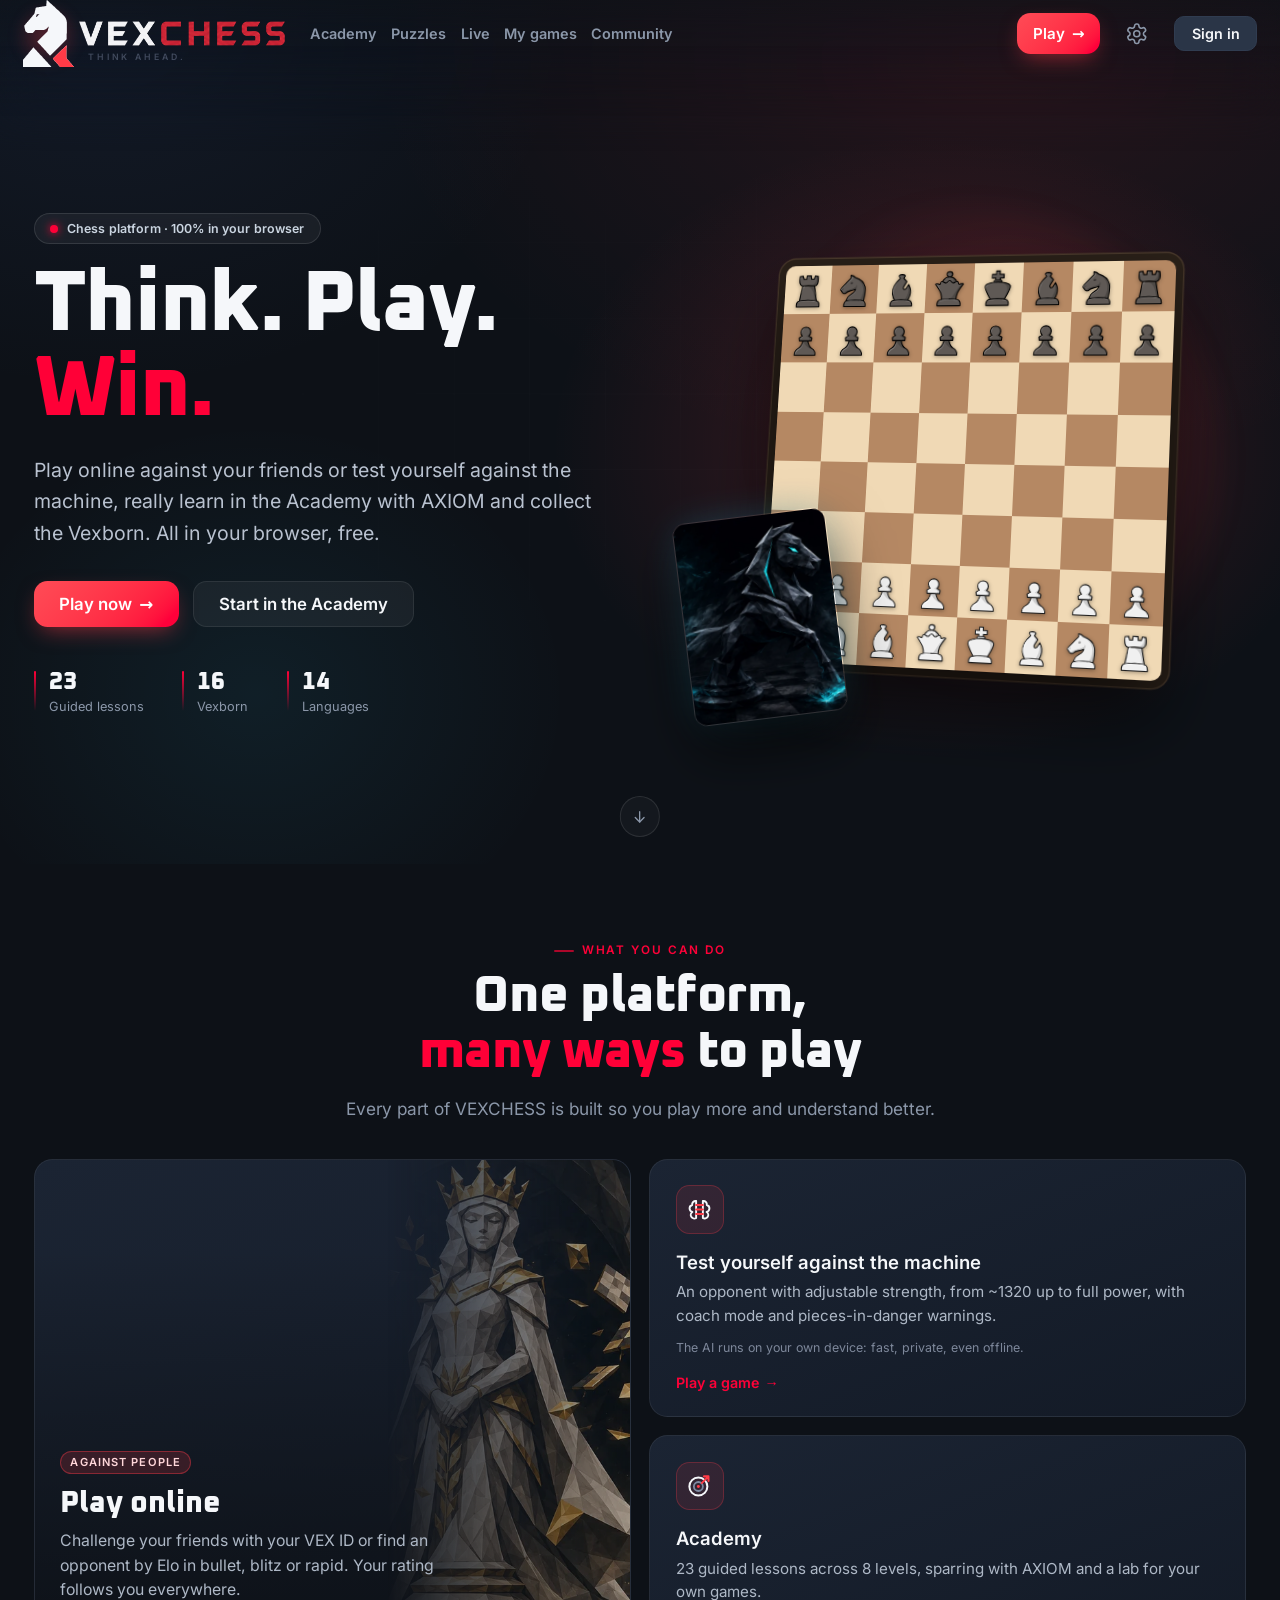
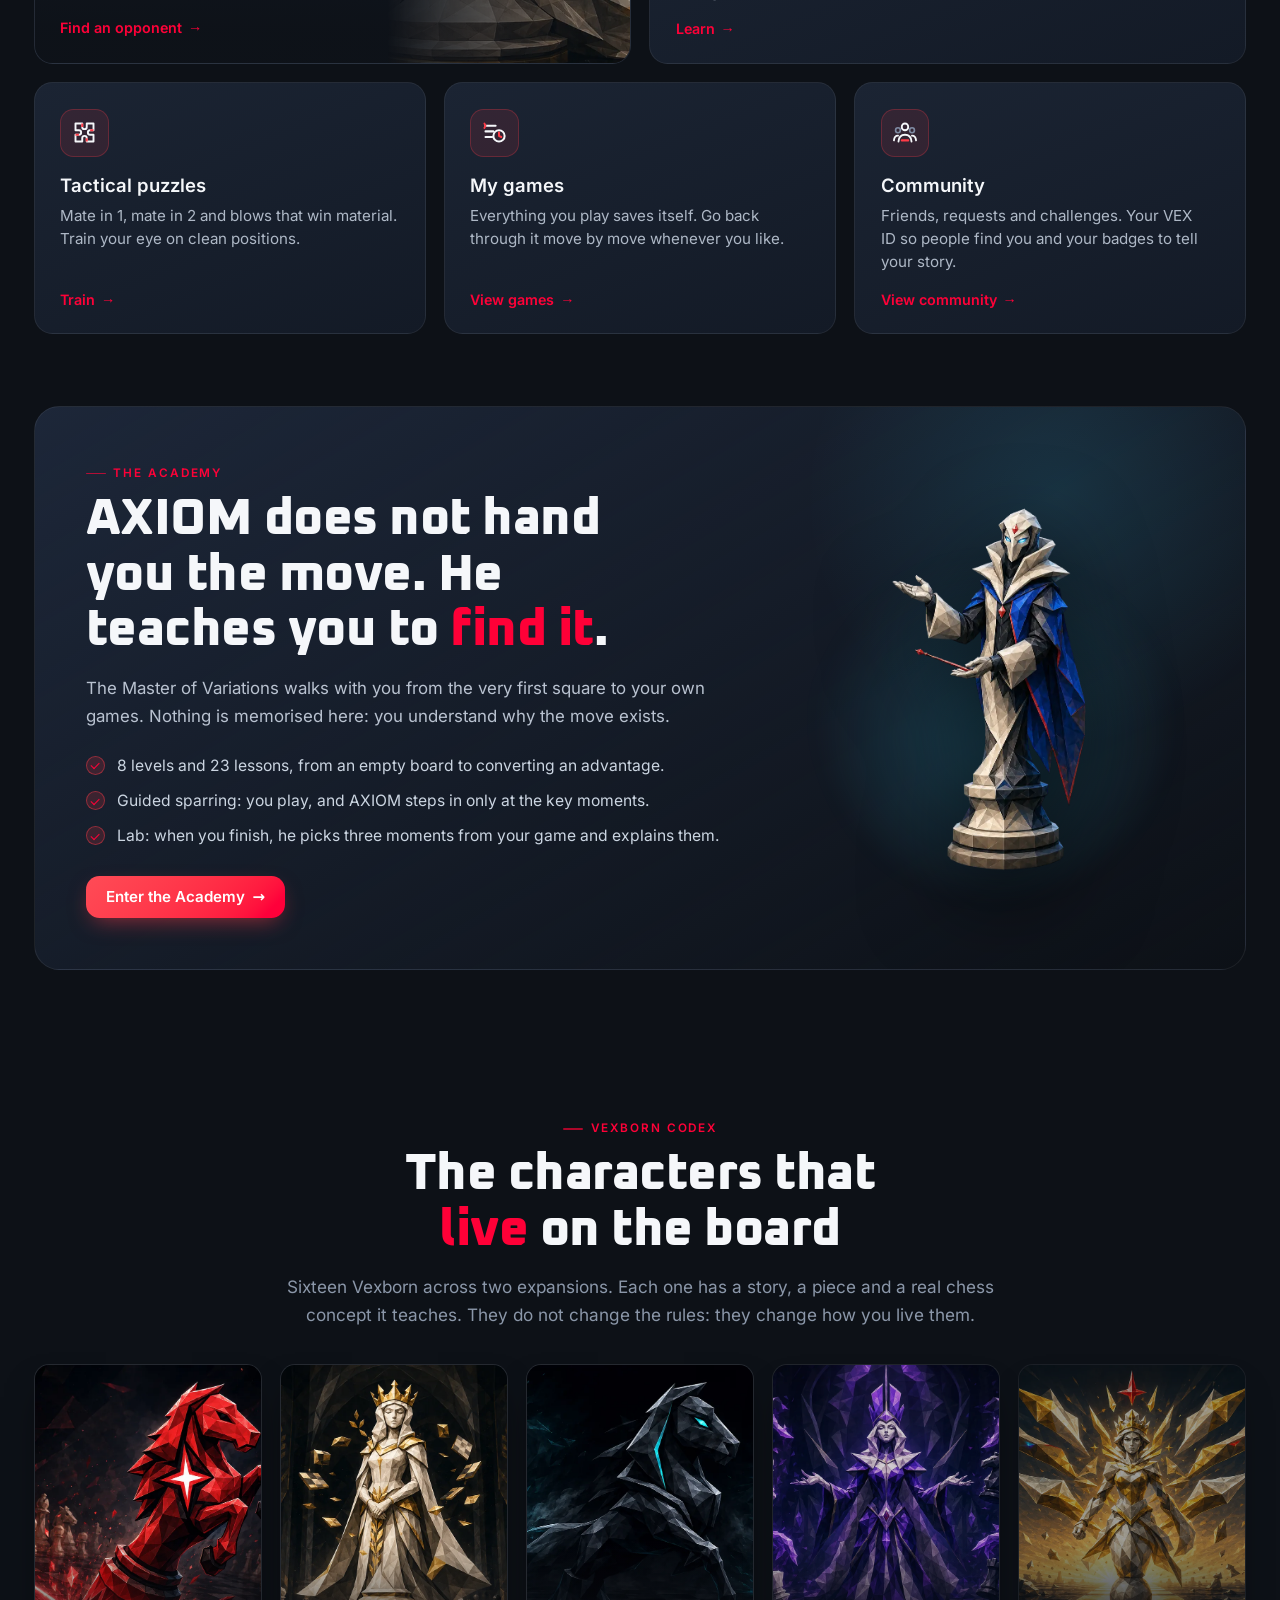
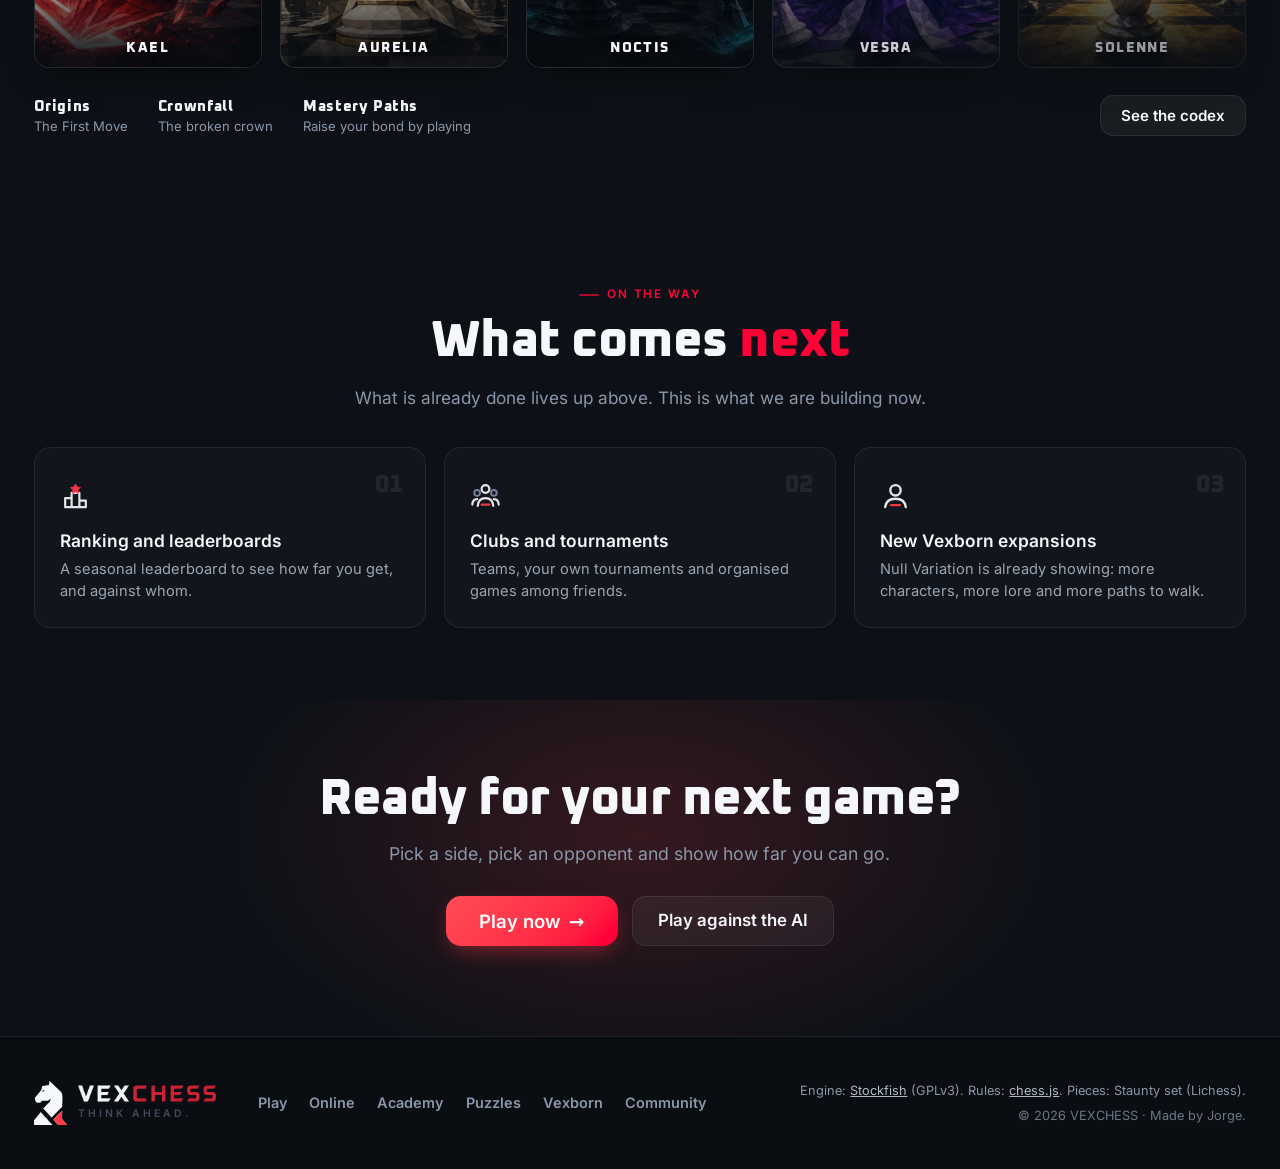
==== index.html @ 3e5bacb7 "La superficie del chip medía la píldora encogida por el muelle de entrada Tras estrenar la entrada c" ====
<!DOCTYPE html>
<html lang="es">
<head>
<meta charset="utf-8">
<meta name="viewport" content="width=device-width, initial-scale=1, viewport-fit=cover">
<meta name="color-scheme" content="dark">
<title data-i18n="home.meta.title">VEXCHESS · Juega, aprende y colecciona ajedrez</title>
<meta name="description" data-i18n-attr="content:home.meta.description" content="Plataforma de ajedrez en tu navegador: juega online o contra la máquina, aprende en la Academia con AXIOM, entrena con puzzles y colecciona a los Vexborn. Gratis.">
<link rel="canonical" href="https://vexchess.jgallegosoto12.workers.dev/">
<meta name="theme-color" content="#0D1117">
<!-- Open Graph / Twitter -->
<meta property="og:type" content="website">
<meta property="og:site_name" content="VEXCHESS">
<meta property="og:title" content="VEXCHESS · Juega, aprende y colecciona ajedrez">
<meta property="og:description" content="Juega online o contra la máquina, aprende en la Academia con AXIOM y colecciona a los Vexborn. En tu navegador, gratis.">
<meta property="og:url" content="https://vexchess.jgallegosoto12.workers.dev/">
<meta property="og:image" content="https://vexchess.jgallegosoto12.workers.dev/assets/og-image.png">
<meta name="twitter:card" content="summary_large_image">
<meta name="twitter:title" content="VEXCHESS · Juega, aprende y colecciona ajedrez">
<meta name="twitter:description" content="Juega online o contra la máquina, aprende en la Academia con AXIOM y colecciona a los Vexborn. En tu navegador, gratis.">
<meta name="twitter:image" content="https://vexchess.jgallegosoto12.workers.dev/assets/og-image.png">
<link rel="icon" type="image/svg+xml" href="assets/favicon.svg">
<link rel="icon" type="image/png" href="assets/favicon.png">
<link rel="preload" as="image" href="assets/vexborn/card/noctis.webp">
<script>/* arranca la descarga del catálogo de idioma ya, en paralelo con los JS */
try{var l=localStorage.getItem('vex_lang')||(navigator.language||'es').slice(0,2).toLowerCase();
if('es en ru de fr it pt hi zh ar nl uk pl fa'.split(' ').indexOf(l)<0)l='es';
var k=document.createElement('link');k.rel='preload';k.as='fetch';k.crossOrigin='anonymous';
k.href='lang/'+l+'.json';document.head.appendChild(k);}catch(e){}</script>
<link rel="modulepreload" href="i18n.js?v=9">
<link rel="modulepreload" href="account-chip.js?v=15">
<link rel="modulepreload" href="navbar.js?v=23">
<link rel="modulepreload" href="auth.js?v=32">
<link rel="stylesheet" href="assets/fonts/fonts.css">
<link rel="stylesheet" href="style.css?v=48">
<link rel="stylesheet" href="ui.css?v=5">
<link rel="stylesheet" href="motion.css?v=3">
<link rel="stylesheet" href="navbar.css?v=19">
<link rel="stylesheet" href="home.css?v=9">
</head>
<body class="home">

  <!-- ===================== NAVBAR ===================== -->
  <span id="top"></span>
  <header id="vx-nav" data-variant="site" data-home></header>

  <!-- ===================== HERO ===================== -->
  <section class="hero">
    <div class="hero-fx" aria-hidden="true"></div>
    <div class="hero-inner">
      <div class="hero-copy">
        <span class="hero-badge"><span class="dot"></span> <span data-i18n="home.hero.badge">Plataforma de ajedrez · 100% en tu navegador</span></span>
        <h1 class="hero-title" data-i18n-html="home.hero.title">Piensa. Juega.<br><span class="accent">Vence.</span></h1>
        <p class="hero-sub" data-i18n="home.hero.sub">Juega online contra tus amigos o mide fuerzas con la máquina, aprende de verdad en la Academia con AXIOM y colecciona a los Vexborn. Todo en tu navegador y gratis.</p>
        <div class="hero-cta">
          <a class="btn-play lg" href="online.html"><span data-i18n="home.hero.cta.play">Jugar ahora</span> <span aria-hidden="true">→</span></a>
          <a class="btn-ghost2 lg" href="academia.html" data-i18n="home.hero.cta.learn">Empezar en la Academia</a>
        </div>
        <ul class="hero-stats">
          <li><b>23</b><span data-i18n="home.hero.stat.lessons">Lecciones guiadas</span></li>
          <li><b>16</b><span data-i18n="home.hero.stat.vexborn">Vexborn</span></li>
          <li><b>14</b><span data-i18n="home.hero.stat.langs">Idiomas</span></li>
        </ul>
      </div>

      <div class="hero-visual" aria-hidden="true">
        <div class="hero-stage">
          <div class="hero-board" id="hero-board"></div>
          <img class="hero-card" src="assets/vexborn/card/noctis.webp" alt="" width="640" height="853">
        </div>
      </div>
    </div>
    <a class="hero-scroll" href="#modes" data-i18n-attr="aria-label:home.hero.scroll.aria" aria-label="Bajar">
      <svg viewBox="0 0 24 24" fill="none" stroke="currentColor" stroke-width="1.8" stroke-linecap="round" stroke-linejoin="round" aria-hidden="true"><path d="M12 5v14"/><path d="m6 13 6 6 6-6"/></svg>
    </a>
  </section>

  <!-- ===================== MODOS (BENTO) ===================== -->
  <section class="section" id="modes">
    <div class="section-head" data-reveal>
      <span class="eyebrow" data-i18n="home.modes.eyebrow">Qué puedes hacer</span>
      <h2 data-i18n-html="home.modes.heading">Una plataforma, <span class="accent">muchas formas</span> de jugar</h2>
      <p data-i18n="home.modes.subtitle">Cada pieza de VEXCHESS está hecha para que juegues más y entiendas mejor.</p>
    </div>

    <div class="bento">
      <a class="bento-card b-online" href="online.html" data-reveal>
        <div class="bento-art" aria-hidden="true">
          <img src="assets/vexborn/card/aurelia.webp" alt="" loading="lazy" width="640" height="853">
        </div>
        <div class="bento-body">
          <span class="bento-tag" data-i18n="home.modes.online.tag">Contra personas</span>
          <h3 data-i18n="home.modes.online.title">Juega online</h3>
          <p data-i18n="home.modes.online.body">Reta a tus amigos con tu VEX ID o busca rival por Elo en bullet, blitz o rápida. Tu rating te sigue a todas partes.</p>
          <span class="bento-cta" data-i18n="home.modes.online.cta">Buscar rival</span>
        </div>
      </a>

      <a class="bento-card b-machine" href="play.html" data-reveal>
        <div class="bento-ico"><img src="assets/icons/features/neural-engine.svg" alt="" aria-hidden="true"></div>
        <h3 data-i18n="home.modes.machine.title">Mide fuerzas con la máquina</h3>
        <p data-i18n="home.modes.machine.body">Un rival de nivel ajustable, de ~1320 hasta fuerza máxima, con modo entrenador y aviso de piezas en peligro.</p>
        <span class="bento-note" data-i18n="home.modes.machine.note">La IA corre en tu propio equipo: rápida, privada y hasta sin conexión.</span>
        <span class="bento-cta" data-i18n="home.modes.machine.cta">Jugar una partida</span>
      </a>

      <a class="bento-card b-academy" href="academia.html" data-reveal>
        <div class="bento-ico"><img src="assets/icons/features/lessons.svg" alt="" aria-hidden="true"></div>
        <h3 data-i18n="home.modes.academy.title">Academia</h3>
        <p data-i18n="home.modes.academy.body">23 lecciones guiadas en 8 niveles, sparring con AXIOM y laboratorio de tus propias partidas.</p>
        <span class="bento-cta" data-i18n="home.modes.academy.cta">Aprender</span>
      </a>

      <a class="bento-card b-puzzles" href="puzzles.html" data-reveal>
        <div class="bento-ico"><img src="assets/icons/features/tactical-puzzles.svg" alt="" aria-hidden="true"></div>
        <h3 data-i18n="home.modes.puzzles.title">Puzzles tácticos</h3>
        <p data-i18n="home.modes.puzzles.body">Mate en 1, mate en 2 y golpes que ganan material. Entrena el ojo en posiciones limpias.</p>
        <span class="bento-cta" data-i18n="home.modes.puzzles.cta">Entrenar</span>
      </a>

      <a class="bento-card b-games" href="partidas.html" data-reveal>
        <div class="bento-ico"><img src="assets/icons/features/match-history.svg" alt="" aria-hidden="true"></div>
        <h3 data-i18n="home.modes.games.title">Mis partidas</h3>
        <p data-i18n="home.modes.games.body">Todo lo que juegas se guarda solo. Revísalo jugada a jugada cuando quieras.</p>
        <span class="bento-cta" data-i18n="home.modes.games.cta">Ver partidas</span>
      </a>

      <a class="bento-card b-community" href="comunidad.html" data-reveal>
        <div class="bento-ico"><img src="assets/icons/features/social-club.svg" alt="" aria-hidden="true"></div>
        <h3 data-i18n="home.modes.community.title">Comunidad</h3>
        <p data-i18n="home.modes.community.body">Amigos, solicitudes y retos. Tu VEX ID para que te encuentren y tus insignias para contar tu historia.</p>
        <span class="bento-cta" data-i18n="home.modes.community.cta">Ver comunidad</span>
      </a>
    </div>
  </section>

  <!-- ===================== ACADEMIA · AXIOM ===================== -->
  <section class="section band-wrap" id="academia">
    <div class="band band-axiom" data-reveal>
      <div class="band-copy">
        <span class="eyebrow" data-i18n="home.axiom.eyebrow">La Academia</span>
        <h2 data-i18n-html="home.axiom.heading">AXIOM no te da la jugada. Te enseña a <span class="accent">encontrarla</span>.</h2>
        <p data-i18n="home.axiom.body">El Maestro de las Variantes te acompaña desde la primera casilla hasta tu propia partida. Aquí no se memoriza la jugada: se entiende por qué existe.</p>
        <ul class="band-list">
          <li><i aria-hidden="true"></i><span data-i18n="home.axiom.list.path">8 niveles y 23 lecciones, del tablero vacío a convertir ventajas.</span></li>
          <li><i aria-hidden="true"></i><span data-i18n="home.axiom.list.sparring">Sparring guiado: juegas tú, y AXIOM interviene solo en los momentos clave.</span></li>
          <li><i aria-hidden="true"></i><span data-i18n="home.axiom.list.lab">Laboratorio: al terminar, elige tres momentos de tu partida y te los explica.</span></li>
        </ul>
        <a class="btn-play" href="academia.html"><span data-i18n="home.axiom.cta">Entrar en la Academia</span> <span aria-hidden="true">→</span></a>
      </div>
      <div class="band-art axiom-art" aria-hidden="true">
        <img src="assets/axiom/poses/reveal-present.webp" alt="" loading="lazy" width="683" height="1024">
      </div>
    </div>
  </section>

  <!-- ===================== VEXBORN ===================== -->
  <section class="section" id="vexborn">
    <div class="section-head" data-reveal>
      <span class="eyebrow" data-i18n="home.vexborn.eyebrow">Códice Vexborn</span>
      <h2 data-i18n-html="home.vexborn.heading">Los personajes que <span class="accent">viven</span> en el tablero</h2>
      <p data-i18n="home.vexborn.body">Dieciséis Vexborn repartidos en dos expansiones. Cada uno tiene su historia, su pieza y un concepto real de ajedrez que enseña. No cambian las reglas: cambian cómo lo vives.</p>
    </div>

    <div class="vex-rail" data-reveal>
      <a class="vex-card" href="vexborn.html">
        <img src="assets/vexborn/card/kael.webp" alt="Kael" loading="lazy" width="640" height="853">
        <span class="vex-name">Kael</span>
      </a>
      <a class="vex-card" href="vexborn.html">
        <img src="assets/vexborn/card/aurelia.webp" alt="Aurelia" loading="lazy" width="640" height="853">
        <span class="vex-name">Aurelia</span>
      </a>
      <a class="vex-card" href="vexborn.html">
        <img src="assets/vexborn/card/noctis.webp" alt="Noctis" loading="lazy" width="640" height="853">
        <span class="vex-name">Noctis</span>
      </a>
      <a class="vex-card" href="vexborn.html">
        <img src="assets/vexborn/card/vesra.webp" alt="Vesra" loading="lazy" width="640" height="853">
        <span class="vex-name">Vesra</span>
      </a>
      <a class="vex-card" href="vexborn.html">
        <img src="assets/vexborn/card/solenne.webp" alt="Solenne" loading="lazy" width="640" height="853">
        <span class="vex-name">Solenne</span>
      </a>
    </div>

    <div class="vex-foot" data-reveal>
      <ul class="vex-tags">
        <li><b>Origins</b><span data-i18n="home.vexborn.origins">El Primer Movimiento</span></li>
        <li><b>Crownfall</b><span data-i18n="home.vexborn.crownfall">La corona rota</span></li>
        <li><b data-i18n="home.vexborn.masteryTitle">Sendas de Maestría</b><span data-i18n="home.vexborn.mastery">Sube el vínculo con el tuyo jugando</span></li>
      </ul>
      <a class="btn-ghost2" href="vexborn.html" data-i18n="home.vexborn.cta">Ver el códice</a>
    </div>
  </section>

  <!-- ===================== EN CAMINO ===================== -->
  <section class="section" id="roadmap">
    <div class="section-head" data-reveal>
      <span class="eyebrow" data-i18n="home.roadmap.eyebrow">En camino</span>
      <h2 data-i18n-html="home.roadmap.heading">Lo que viene <span class="accent">después</span></h2>
      <p data-i18n="home.roadmap.subtitle">Lo que ya está hecho vive aquí arriba. Esto es lo que estamos construyendo ahora.</p>
    </div>
    <ol class="next-grid">
      <li class="next-card" data-reveal>
        <div class="next-ico"><img src="assets/icons/features/leaderboard.svg" alt="" aria-hidden="true"></div>
        <h3 data-i18n="home.roadmap.ranking.title">Ranking y clasificaciones</h3>
        <p data-i18n="home.roadmap.ranking.body">Un leaderboard por temporadas para ver hasta dónde llegas y contra quién.</p>
      </li>
      <li class="next-card" data-reveal>
        <div class="next-ico"><img src="assets/icons/features/social-club.svg" alt="" aria-hidden="true"></div>
        <h3 data-i18n="home.roadmap.clubs.title">Clubes y torneos</h3>
        <p data-i18n="home.roadmap.clubs.body">Equipos, torneos propios y partidas organizadas entre amigos.</p>
      </li>
      <li class="next-card" data-reveal>
        <div class="next-ico"><img src="assets/icons/features/profile.svg" alt="" aria-hidden="true"></div>
        <h3 data-i18n="home.roadmap.expansion.title">Nuevas expansiones Vexborn</h3>
        <p data-i18n="home.roadmap.expansion.body">Null Variation ya asoma: más personajes, más lore y más sendas que recorrer.</p>
      </li>
    </ol>
  </section>

  <!-- ===================== CTA FINAL ===================== -->
  <section class="cta-final">
    <div class="cta-glow" aria-hidden="true"></div>
    <h2 data-i18n="home.ctaFinal.heading">¿Listo para tu próxima partida?</h2>
    <p data-i18n="home.ctaFinal.subtitle">Elige bando, elige rival y demuestra hasta dónde llegas.</p>
    <div class="cta-row">
      <a class="btn-play xl" href="online.html"><span data-i18n="home.ctaFinal.play">Jugar ahora</span> <span aria-hidden="true">→</span></a>
      <a class="btn-ghost2 lg" href="play.html" data-i18n="common.playVsAi">Jugar contra la IA</a>
    </div>
  </section>

  <!-- ===================== FOOTER ===================== -->
  <footer class="foot">
    <div class="foot-inner">
      <div class="foot-brand">
        <img class="brand-mark" src="assets/knight-logo.svg" alt="">
        <div>
          <img class="wm-img" src="assets/vexchess-wordmark.png" alt="VEXCHESS" style="height:1rem">
          <p class="foot-tag" data-i18n="home.footer.tag">Think ahead.</p>
        </div>
      </div>
      <nav class="foot-links">
        <a href="online.html" data-i18n="home.footer.links.play">Jugar</a>
        <a href="online.html" data-i18n="home.footer.links.online">Online</a>
        <a href="academia.html" data-i18n="home.footer.links.academy">Academia</a>
        <a href="puzzles.html" data-i18n="home.footer.links.puzzles">Puzzles</a>
        <a href="vexborn.html" data-i18n="home.footer.links.vexborn">Vexborn</a>
        <a href="comunidad.html" data-i18n="home.footer.links.community">Comunidad</a>
      </nav>
      <div class="foot-credits">
        <p data-i18n-html="home.footer.credits">Motor: <a href="https://stockfishchess.org/" target="_blank" rel="noopener">Stockfish</a> (GPLv3). Reglas: <a href="https://github.com/jhlywa/chess.js" target="_blank" rel="noopener">chess.js</a>. Fichas: set Staunty (Lichess).</p>
        <p class="foot-copy">© <span id="year"></span> VEXCHESS · <span data-i18n="home.footer.author">Hecho por Jorge.</span></p>
      </div>
    </div>
  </footer>

  <script type="module" src="theme.js?v=1"></script>
  <script type="module" src="motion.js?v=2"></script>
  <script type="module" src="navbar.js?v=23"></script>
  <script type="module" src="auth.js?v=32"></script>
  <script type="module" src="home.js?v=2"></script>
</body>
</html>
---- assets/fonts/fonts.css ----
/* Fuentes de marca VEXCHESS (offline, self-hosted) */
/* Wordmark / logotipo: Oxanium ExtraBold */
@font-face { font-family:'Oxanium'; font-style:normal; font-weight:700; font-display:swap; src:url('oxanium-latin-700-normal.woff2') format('woff2'); }
@font-face { font-family:'Oxanium'; font-style:normal; font-weight:800; font-display:swap; src:url('oxanium-latin-800-normal.woff2') format('woff2'); }
/* Interfaz / textos: Inter */
@font-face { font-family:'Inter'; font-style:normal; font-weight:400; font-display:swap; src:url('inter-latin-400-normal.woff2') format('woff2'); }
@font-face { font-family:'Inter'; font-style:normal; font-weight:600; font-display:swap; src:url('inter-latin-600-normal.woff2') format('woff2'); }
---- style.css ----
/* ============================================================
   CONVENCIÓN DEL PROYECTO: 100% responsive, SIN px.
   Todo en unidades relativas (rem, em, %, vh, vw, clamp).
   El tamaño base es fluido (ver html{}) para que TODO escale
   solo con el tamaño de la ventana.
   ============================================================ */
:root {
  /* Paleta de marca VEXCHESS */
  --bg: #0D1117;        /* Obsidian */
  --panel: #202938;     /* Slate */
  --panel-2: #2a3547;   /* Slate claro (superficies anidadas) */
  --text: #F5F7FA;      /* Ivory */
  --accent: #FF3B47;    /* Tactical Red */
  --vex-muted: #414A5D; /* Texto secundario de marca (tagline, etiquetas) */
  --vex-divider: #14161E;
  --danger: #FF3B47; --check: #FF3B47;
  --muted: #8b97a9; --light: #f0d9b5; --dark: #b58863; --border: #303c50;
  --board-scale: 1;   /* lo ajusta el asa de redimensionar (1 = por defecto/mínimo) */
  --board: min(88vh, calc(70vh * var(--board-scale)), calc(35rem * var(--board-scale)));
  --board-radius: 0.875rem;           /* mismo radio que el panel */
  --hair: 0.09rem;                    /* grosor de líneas fino, relativo */
  --scroll-thumb: #3a4658; --scroll-thumb-hover: #4a5a70; --scroll-track: rgba(0,0,0,.2);
}

/* Gama amplia P3: en pantallas compatibles, el rojo de marca sale más vivo/saturado
   (lo más parecido real a "HDR" en web; con degradado a sRGB si no hay soporte). */
@supports (color: color(display-p3 1 0 0)) {
  :root {
    --accent: color(display-p3 1 0.20 0.26);
    --danger: color(display-p3 1 0.20 0.26);
    --check:  color(display-p3 1 0.20 0.26);
  }
}

/* Tamaño base fluido: de aquí cuelga todo lo demás en rem */
/* El fondo del RAÍZ pinta lo que hay más allá del layout: el overscroll con
   rebote y la zona tras la barra de Safari/iOS. Lleva el MISMO degradado que
   el body para que los destellos se extiendan también ahí (con solo var(--bg)
   el rebote se veía azul plano). */
html {
  font-size: clamp(0.82rem, 0.55rem + 0.75vw, 1.05rem);
  background: radial-gradient(75rem 50rem at 20% -10%, #131c2b 0%, var(--bg) 55%);
}

* { box-sizing: border-box; scrollbar-width: thin; scrollbar-color: var(--scroll-thumb) transparent; }
/* Foco: sin contorno claro por defecto al pulsar; aro rojo de marca solo con teclado */
:focus { outline: none; }
:focus-visible { outline: 0.14rem solid var(--focus, #39D5FF); outline-offset: 0.12rem; }
::-webkit-scrollbar { width: 0.6rem; height: 0.6rem; }
::-webkit-scrollbar-track { background: transparent; }
::-webkit-scrollbar-thumb { background: var(--scroll-thumb); border-radius: 0.5rem; border: 0.13rem solid transparent; background-clip: padding-box; }
::-webkit-scrollbar-thumb:hover { background: var(--scroll-thumb-hover); background-clip: padding-box; }
::-webkit-scrollbar-button { display: none; width: 0; height: 0; }
::-webkit-scrollbar-corner { background: transparent; }

body {
  margin: 0;
  font-family: 'Inter', -apple-system, BlinkMacSystemFont, "Segoe UI", Roboto, Helvetica, Arial, sans-serif;
  background: radial-gradient(75rem 50rem at 20% -10%, #131c2b 0%, var(--bg) 55%);
  color: var(--text); min-height: 100vh;
}

/* ---------- Layout: TABLERO centrado en el viewport (sin panel) ----------
   El tablero queda centrado vertical y horizontalmente en toda la pantalla
   (la navbar flota por encima). Tarjetas en diagonal: tú abajo-izq, rival arriba-der. */
.stage {
  /* La navbar (variante site) ya ocupa su alto en el flujo: el escenario
     llena el resto del viewport, sin scroll fantasma. */
  min-height: calc(100vh - var(--nav-h, 5.4rem));
  min-height: calc(100dvh - var(--nav-h, 5.4rem));
  display: grid; place-content: center; align-items: center;
  grid-template-columns: minmax(9rem, 15rem) auto minmax(9rem, 15rem);
  grid-template-areas: "pbot board ptop";
  column-gap: clamp(1rem, 3vw, 3rem); padding: 1.5rem;
}
.game { grid-area: board; width: var(--board); }
#player-top    { grid-area: ptop; align-self: start; justify-self: end;   margin-top: 3rem;    max-width: 14rem; }
#player-bottom { grid-area: pbot; align-self: end;   justify-self: start; margin-bottom: 3rem; max-width: 14rem; }

/* ---------- Barras de jugador ---------- */
/* align-items: flex-start -> el avatar queda alineado con el NOMBRE aunque las capturas se desborden */
.player { display: flex; align-items: flex-start; gap: 0.7rem; padding: 0.12rem; min-height: 3.1rem; transition: opacity .15s; }
.player.active .avatar { box-shadow: 0 0 0 0.14rem var(--accent), 0 0.2rem 0.5rem rgba(0,0,0,.35); }
.player.active .pname .nm { color: #fff; }
.avatar {
  width: 2.7rem; height: 2.7rem; border-radius: 0.6rem; flex: 0 0 2.7rem;
  display: flex; align-items: center; justify-content: center; overflow: hidden;
  border: var(--hair) solid rgba(255,255,255,.08); box-shadow: 0 0.15rem 0.4rem rgba(0,0,0,.3);
  transition: box-shadow .15s;
}
.avatar.you { background: linear-gradient(150deg,#2c4d70,#1b3049); }
.avatar.ai { background: linear-gradient(150deg,#403360,#28213c); }
.avatar .pc { width: 80%; height: 80%; filter: drop-shadow(0 0.1rem 0.15rem rgba(0,0,0,.55)); }
.avatar-mark { width: 78%; height: 78%; object-fit: contain; display: block; margin: auto; filter: drop-shadow(0 0.1rem 0.15rem rgba(0,0,0,.5)); }
.avatar-emoji { width: 100%; height: 100%; display: flex; align-items: center; justify-content: center; font-size: 1.5rem; line-height: 1; }
.avatar .avatar-knight { width: 64%; height: 64%; filter: brightness(0) invert(1); }
.pinfo { display: flex; flex-direction: column; gap: 0.22rem; min-width: 0; }
.pname { display: flex; align-items: center; gap: 0.3rem; font-size: 0.92rem; line-height: 1; }
.pname .nm { font-weight: 700; color: var(--text); white-space: nowrap; }
.pname .rating { font-weight: 600; font-size: 0.78rem; color: var(--muted); }
.pname .flag { font-size: 0.95rem; line-height: 1; }
.captured { display: flex; align-items: center; gap: 0.04rem; min-height: 1.35rem; flex-wrap: wrap; }
/* placeholder cuando no hay piezas capturadas (para que el hueco no se vea vacío) */
.cap-empty { display: inline-flex; align-items: center; gap: 0.32rem; font-size: 0.72rem; color: var(--muted); opacity: .55; font-style: italic; }
.cap-empty::before { content: ''; width: 1.05rem; height: 0.09rem; border-radius: 1rem; background: currentColor; opacity: .7; }
.cap-group { display: flex; }
.cap-group .cap-ico + .cap-ico { margin-left: -0.82rem; }
.cap-ico { width: 1.32rem; height: 1.32rem; display: inline-flex; }
.cap-ico .pc { width: 100%; height: 100%; filter: drop-shadow(0 0.05rem 0.08rem rgba(0,0,0,.4)); }
.adv { margin-left: 0.3rem; font-size: 0.8rem; font-weight: 700; color: #7fd18c; }

/* ---------- Tablero ---------- */
.board-wrap { position: relative; }
/* Barra de evaluación: blancas llenan desde abajo; línea roja = igualdad */
.evalbar { position: absolute; left: -1.55rem; top: 0.1rem; bottom: 0.1rem; width: 0.78rem; z-index: 4;
  border-radius: 0.5rem; overflow: hidden; background: #0f1620; box-shadow: inset 0 0 0 var(--hair) rgba(255,255,255,.1); }
.evalbar-fill { position: absolute; left: 0; right: 0; bottom: 0; height: 50%; background: linear-gradient(180deg, #f4f6fa, #d3dae4);
  transition: height .45s cubic-bezier(.4,.7,.3,1); }
.evalbar::after { content: ''; position: absolute; left: 0; right: 0; top: 50%; height: var(--hair); background: rgba(255,59,71,.7); }
@media (max-width: 60em) { .evalbar { display: none; } }
/* Asa de redimensionar: FUERA del tablero (esquina inferior derecha), SIN borde.
   La zona transparente rodea el asa: aparece al acercar el ratón A ELLA (no por todo el tablero). */
.resize-zone { position: absolute; left: 100%; top: 100%; width: 3rem; height: 3rem; z-index: 5; }
.resize-handle {
  position: absolute; left: 0.3rem; top: 0.3rem; z-index: 6;
  width: 1.7rem; height: 1.7rem; display: flex; align-items: center; justify-content: center;
  padding: 0; border: none; border-radius: 0.5rem;
  background: rgba(255,255,255,.05); color: #cbd5e1;
  cursor: nwse-resize; opacity: 0; transform: scale(.8); pointer-events: none;
  transition: opacity .16s ease, transform .16s ease, background .12s ease, color .12s ease;
}
.resize-handle svg { width: 1.05rem; height: 1.05rem; display: block; }
/* se muestra al pasar el ratón por la ZONA alrededor del asa, al enfocarla o al arrastrar */
.resize-zone:hover .resize-handle, .resize-handle:focus-visible,
.board-wrap.resizing .resize-handle { opacity: 1; transform: scale(1); pointer-events: auto; }
.resize-handle:hover, .board-wrap.resizing .resize-handle { background: var(--accent); color: #fff; }
.board-wrap.resizing .resize-handle { transform: scale(1.06); }
body.resizing-board, body.resizing-board * { cursor: nwse-resize !important; user-select: none; }
.arrows { position: absolute; inset: 0; width: 100%; height: 100%; pointer-events: none; z-index: 3; }
#board {
  display: grid; grid-template-columns: repeat(8, 1fr); grid-template-rows: repeat(8, 1fr);
  width: var(--board); height: var(--board); border-radius: var(--board-radius); overflow: hidden;
  box-shadow: 0 1.25rem 3.75rem rgba(0,0,0,.5), 0 0 0 0.5rem #3a2c22, 0 0 0 0.56rem #4a3a2c; user-select: none;
}
#board.locked { cursor: progress; }
.square { position: relative; display: flex; align-items: center; justify-content: center; cursor: pointer; }
.square.light { background: var(--light); } .square.dark { background: var(--dark); }
/* Ficha SELECCIONADA para mover: halo BLANCO pegado a su forma (aparece con un fundido) */
.pnode.sel-glow .pc { animation: sel-appear .18s ease-out both; }
@keyframes sel-appear {
  from { filter: drop-shadow(0 0 0 rgba(255,255,255,0)); }
  to   { filter: drop-shadow(0 0 0.14rem rgba(255,255,255,.95)) drop-shadow(0 0 0.4rem rgba(255,255,255,.6)) drop-shadow(0 0.06rem 0.3rem rgba(255,255,255,.35)); }
}
/* Rey en jaque: fondo NEGRO (opaco) que aparece con un fundido; el glow rojo resalta encima */
.square.checkbg::after { content: ''; position: absolute; inset: 0; background: radial-gradient(circle at 50% 60%, #04060a 0%, #0f131a 72%, #141922 100%); pointer-events: none; z-index: 0; animation: check-appear .4s ease-out both; }
@keyframes check-appear { from { opacity: 0; } to { opacity: 1; } }
/* Glow de peligro CONTENIDO en la casilla (solo inset, no desborda), suave y lento */
.square.danger { animation: danger-glow 1.9s ease-in-out infinite; }
@keyframes danger-glow {
  0%, 100% { box-shadow: inset 0 0 0.7rem 0.02rem rgba(255,59,71,.4); }
  50%      { box-shadow: inset 0 0 1.15rem 0.14rem rgba(255,59,71,.7); }
}
/* Glow del REY en jaque: ROJO, pegado a la forma; aparece con fundido y luego pulsa */
.pnode.king-danger .pc { animation: king-appear .4s ease-out both, king-glow 1.9s ease-in-out .4s infinite; }
@keyframes king-appear {
  from { filter: drop-shadow(0 0 0 rgba(255,59,71,0)) drop-shadow(0 0 0 rgba(255,59,71,0)); }
  to   { filter: drop-shadow(0 0 0.16rem rgba(255,59,71,.85)) drop-shadow(0 0.06rem 0.34rem rgba(255,59,71,.5)); }
}
@keyframes king-glow {
  0%, 100% { filter: drop-shadow(0 0 0.16rem rgba(255,59,71,.85)) drop-shadow(0 0.06rem 0.34rem rgba(255,59,71,.5)); }
  50%      { filter: drop-shadow(0 0 0.3rem rgba(255,59,71,1)) drop-shadow(0 0.1rem 0.55rem rgba(255,59,71,.75)); }
}
@media (prefers-reduced-motion: reduce) {
  .pnode.sel-glow .pc { animation: none; filter: drop-shadow(0 0 0.16rem rgba(255,255,255,.95)) drop-shadow(0 0 0.4rem rgba(255,255,255,.55)); }
  .square.danger { animation: none; box-shadow: inset 0 0 0.9rem 0.1rem rgba(255,59,71,.6); }
  .pnode.king-danger .pc { animation: none; filter: drop-shadow(0 0 0.22rem rgba(255,59,71,.95)) drop-shadow(0 0.08rem 0.44rem rgba(255,59,71,.6)); }
}
/* Capa de piezas: cada ficha se posiciona con transform y se DESLIZA al mover */
.pieces { position: absolute; inset: 0; z-index: 2; pointer-events: none; }
.pnode {
  position: absolute; top: 0; left: 0; width: 12.5%; height: 12.5%;
  display: flex; align-items: center; justify-content: center;
  transition: transform .26s cubic-bezier(.22,.7,.24,1); will-change: transform;
}
.pnode .pc { width: 84%; height: 84%; filter: drop-shadow(0 0.12rem 0.12rem rgba(0,0,0,.28)); }
.pnode.captured-out { opacity: 0; transition: opacity .18s ease; }
@media (prefers-reduced-motion: reduce) { .pnode { transition: none; } }
.hint { position: absolute; pointer-events: none; }
.hint.move { width: 30%; height: 30%; border-radius: 50%; background: rgba(205,213,223,.72); box-shadow: 0 0 0.18rem rgba(0,0,0,.28); }
.hint.capture { width: 90%; height: 90%; border-radius: 50%; border: 0.3rem solid rgba(205,213,223,.72); box-sizing: border-box; box-shadow: 0 0 0.18rem rgba(0,0,0,.25); }
.coord { position: absolute; font-size: 0.68rem; font-weight: 700; opacity: .85; }
.coord.file { right: 0.25rem; bottom: 0.12rem; } .coord.rank { left: 0.25rem; top: 0.12rem; }
.square.light .coord { color: #b58863; } .square.dark .coord { color: #f0d9b5; }
.spinner { width: 0.8rem; height: 0.8rem; border: 0.13rem solid rgba(74,158,255,.3); border-top-color: var(--accent); border-radius: 50%; animation: spin .7s linear infinite; display: inline-block; }
@keyframes spin { to { transform: rotate(360deg); } }

/* ---------- Animación de carga (silueta del caballo) ---------- */
.loader { position: absolute; inset: 0; z-index: 6; display: flex; flex-direction: column; align-items: center; justify-content: center; gap: 1.1rem; background: rgba(13,18,24,.9); backdrop-filter: blur(0.3rem); border-radius: var(--board-radius); transition: opacity .4s ease; }
.loader.hidden { opacity: 0; pointer-events: none; }
.loader-inner { position: relative; width: 6.5rem; height: 6.5rem; display: flex; align-items: center; justify-content: center; }
.loader-ring { position: absolute; inset: 0; border-radius: 50%; border: 0.3rem solid rgba(74,158,255,.15); border-top-color: var(--accent); animation: spin 1s linear infinite; }
.loader-knight { width: 3.6rem; height: 3.6rem; display: flex; align-items: center; justify-content: center; animation: knight-bob 1.5s ease-in-out infinite; }
.loader-knight .pc, .loader-mark { width: 100%; height: 100%; filter: drop-shadow(0 0.2rem 0.35rem rgba(0,0,0,.5)); }
.loader-mark { transform: translateY(-8%); }   /* icono un poco más arriba */
.loader-text { font-size: 0.9rem; font-weight: 600; color: var(--muted); letter-spacing: .02em; }
@keyframes knight-bob { 0%,100% { transform: translateY(0.15rem) scale(.96); opacity: .8; } 50% { transform: translateY(-0.15rem) scale(1.05); opacity: 1; } }

/* ---------- Panel de control ---------- */
.panel { grid-area: panel; justify-self: end; align-self: center; background: var(--panel); border: var(--hair) solid var(--border); border-radius: 0.875rem; padding: 1.125rem; display: flex; flex-direction: column; gap: 0.8rem; width: 20rem; }
/* ---------- Navbar con SCRIM de blur progresivo (estilo Atlas index) ----------
   Sin barra sólida: el contenido flota sobre un blur que se desvanece hacia abajo.
   El logo va centrado y grande; idioma + ayuda flotan a la derecha. */
.navbar {
  position: fixed; top: 0; left: 0; right: 0; z-index: 25;
  display: flex; align-items: center; justify-content: center;
  padding: clamp(1.1rem, 2.6vh, 1.9rem) clamp(1rem, 2.5vw, 2.25rem);
  /* mismo colchón condicional que la navbar site: iOS 26 reporta un inset
     superior corto (~44px con despeje real de ~59px). En capas: si el motor
     no entiende la segunda línea, sobrevive la primera. */
  padding-top: calc(clamp(1.1rem, 2.6vh, 1.9rem) + env(safe-area-inset-top, 0px));
  padding-top: calc(clamp(1.1rem, 2.6vh, 1.9rem) + env(safe-area-inset-top, 0px) + min(env(safe-area-inset-top, 0px) * 99, 1.9rem));
  pointer-events: none;
}
/* scrim: blur fuerte arriba que se difumina MUY gradual hacia abajo (sin borde visible) */
.nav-scrim { position: absolute; top: 0; left: 0; right: 0; height: calc(100% + 4.2rem); z-index: 0; pointer-events: none;
  -webkit-backdrop-filter: blur(1.3rem) saturate(1.2); backdrop-filter: blur(1.3rem) saturate(1.2);
  -webkit-mask-image: linear-gradient(to bottom, #000 0%, #000 26%, transparent 100%);
          mask-image: linear-gradient(to bottom, #000 0%, #000 26%, transparent 100%);
  background: linear-gradient(to bottom, rgba(13,17,23,.3) 0%, rgba(13,17,23,0) 76%); }
/* logo centrado y grande; resplandor rojo de marca DEBAJO del caballo (suave, se funde) */
.nav-brand { position: relative; z-index: 1; pointer-events: auto; display: flex; align-items: center; gap: 0.3rem; text-decoration: none; }
.nav-brand::before { content: ''; position: absolute; z-index: -1; pointer-events: none;
  left: -1.9rem; bottom: -3.2rem; width: 7.4rem; height: 6.8rem;
  background: radial-gradient(50% 50% at 50% 32%, rgba(255,59,71,.34), transparent 70%); filter: blur(0.32rem); }
.nav-actions { position: absolute; right: clamp(1rem, 2.5vw, 2.25rem); top: 50%; transform: translateY(-50%); z-index: 1; pointer-events: auto; display: flex; align-items: center; gap: 0.7rem; }
.nav-lang .cselect { width: 8.6rem; }

/* Logo VEXCHESS: caballo (vector) + wordmark (imagen exacta) + tagline (texto nítido).
   El tagline va absoluto para que VEXCHESS quede centrado con el caballo y arranque en el pico de la V. */
.brand-mark { height: 4.3rem; width: auto; display: block; }
.brand-text { position: relative; display: inline-block; }
.wm-img { height: 1.55rem; width: auto; display: block; }
.tagline { position: absolute; top: 100%; left: 4.3%; margin-top: 0.46rem; white-space: nowrap; font-family: 'Inter', sans-serif; font-weight: 600; font-size: 0.52rem; line-height: 1; letter-spacing: 0.34em; text-transform: uppercase; color: var(--vex-muted); }

/* ---------- Pantalla de inicio (intro) ---------- */
.intro { position: fixed; inset: 0; z-index: 200; display: flex; align-items: center; justify-content: center;
  overflow: hidden; /* el logo animado no debe desbordar en pantallas estrechas */
  background: radial-gradient(circle at 50% 44%, #131c2b 0%, var(--bg) 70%); }
.intro-logo { position: relative; display: flex; align-items: center; gap: 0.7rem; transform-origin: 50% 50%; max-width: 94vw; }
.intro .brand-mark { height: clamp(6rem, 16vh, 9.5rem); width: auto; display: block; opacity: 0; transform: scale(.5) rotate(-12deg);
  filter: drop-shadow(0 0.6rem 1.4rem rgba(255,59,71,.28)); }
.intro .brand-text { position: relative; }
.intro .wm-img { height: clamp(2.2rem, 5.6vh, 3.4rem); width: auto; display: block; opacity: 0; clip-path: inset(0 100% 0 0); }
.intro .tagline { position: absolute; top: 100%; left: 4.3%; margin-top: 0.6rem; font-size: clamp(0.55rem, 1.4vh, 0.82rem); letter-spacing: 0.34em; opacity: 0; }
/* Móvil estrecho: el tamaño lo manda el ANCHO, no la altura del viewport —
   con alturas en vh el conjunto caballo+wordmark desbordaba por los lados.
   (Este bloque va DESPUÉS de las reglas base: a igual especificidad gana
   el último, y antes quedaba pisado.) */
@media (max-width: 30em) {
  .intro-logo { gap: 0.55rem; }
  .intro .brand-mark { height: clamp(4.2rem, 24vw, 6.5rem); }
  .intro .wm-img { height: auto; width: min(54vw, 15rem); }
  .intro .tagline { letter-spacing: 0.26em; font-size: 0.55rem; }
}
/* secuencia de entrada */
.intro.play .brand-mark { animation: intro-knight .8s cubic-bezier(.2,.85,.25,1) .15s forwards; }
.intro.play .wm-img    { animation: intro-word .9s cubic-bezier(.2,.85,.25,1) .72s forwards; }
.intro.play .tagline   { animation: intro-tag .55s ease 1.5s forwards; }
@keyframes intro-knight { 0% { opacity: 0; transform: scale(.5) rotate(-12deg); } 60% { opacity: 1; transform: scale(1.09) rotate(4deg); } 100% { opacity: 1; transform: scale(1) rotate(0); } }
@keyframes intro-word { 0% { opacity: 0; clip-path: inset(0 100% 0 0); transform: translateX(-1.6rem); } 100% { opacity: 1; clip-path: inset(0 0 0 0); transform: translateX(0); } }
@keyframes intro-tag { from { opacity: 0; transform: translateY(0.35rem); } to { opacity: 1; transform: none; } }
/* salida: el logo vuela a la barra y el fondo se funde */
.intro.exit { animation: intro-fade .8s ease .12s forwards; }
.intro.exit .intro-logo { animation: intro-fly .86s cubic-bezier(.5,0,.2,1) forwards; }
@keyframes intro-fade { to { opacity: 0; visibility: hidden; } }
@keyframes intro-fly { to { transform: translateY(calc(-50vh + 4.3rem)) scale(.45); } }
@media (prefers-reduced-motion: reduce) { .intro { display: none; } }
.engine-status { font-size: 0.7rem; color: var(--muted); margin-top: -0.25rem; }
.infobox { min-height: 5.25rem; display: flex; flex-direction: column; gap: 0.375rem; }
.status { font-weight: 600; font-size: 0.875rem; color: var(--muted); }
.status.check { color: var(--check); } .status.over { color: var(--accent); }
.eval { font-size: 0.75rem; color: var(--muted); font-variant-numeric: tabular-nums; }
.notice { font-size: 0.8rem; font-weight: 600; border-radius: 0.56rem; }
.notice.danger { background: rgba(214,69,69,.14); border: var(--hair) solid var(--danger); color: #ffb3b3; padding: 0.56rem 0.7rem; }
.notice.thinking { display: flex; align-items: center; gap: 0.5rem; color: var(--accent); background: rgba(74,158,255,.10); border: var(--hair) solid rgba(74,158,255,.45); padding: 0.56rem 0.7rem; }
.notice.coach { color: #8fe3a0; background: rgba(58,168,86,.12); border: var(--hair) solid rgba(58,168,86,.5); padding: 0.56rem 0.7rem; line-height: 1.4; }
.notice.coach b { color: #d3f7db; }
.two-fields { display: grid; grid-template-columns: 1fr 1fr; gap: 0.5rem; }
.field { display: flex; flex-direction: column; gap: 0.3rem; min-width: 0; }
.field label { font-size: 0.75rem; color: var(--muted); }
.field .cselect { width: 100%; }
/* Desplegable propio (estilo de la web, SIN bordes). El <select> nativo queda oculto pero funcional. */
.cselect { position: relative; }
.cselect > select { display: none; }
.cselect-trigger {
  width: 100%; display: flex; align-items: center; justify-content: space-between; gap: 0.5rem;
  background: var(--panel-2); color: var(--text); border: none; border-radius: 0.56rem;
  padding: 0.58rem 0.7rem; font-size: 0.8rem; font-weight: 600; cursor: pointer; text-align: left;
  transition: background .12s ease;
}
.cselect-label { overflow: hidden; text-overflow: ellipsis; white-space: nowrap; }
.cselect-trigger:hover, .cselect.open .cselect-trigger { background: #303c50; }
.cselect-caret { flex: 0 0 auto; display: flex; color: var(--muted); transition: transform .18s ease; }
.cselect-caret svg { width: 0.72rem; height: 0.72rem; display: block; }
.cselect.open .cselect-caret { transform: rotate(180deg); }
.cselect-list {
  position: absolute; top: calc(100% + 0.3rem); left: 0; right: 0; z-index: 40;
  background: #1b2331; border: none; border-radius: 0.6rem; padding: 0.3rem;
  box-shadow: 0 0.8rem 2rem rgba(0,0,0,.5), 0 0 0 var(--hair) rgba(255,255,255,.05);
  display: none; flex-direction: column; gap: 0.12rem; max-height: 15rem; overflow-y: auto;
}
.cselect.open .cselect-list { display: flex; animation: cselect-in .14s ease-out; }
@keyframes cselect-in { from { opacity: 0; transform: translateY(-0.25rem); } to { opacity: 1; transform: none; } }
.cselect-opt {
  text-align: left; background: transparent; border: none; border-radius: 0.42rem;
  color: var(--text); font-size: 0.8rem; font-weight: 500; padding: 0.5rem 0.6rem; cursor: pointer;
  white-space: nowrap; overflow: hidden; text-overflow: ellipsis; transition: background .1s ease, color .1s ease;
}
.cselect-opt:hover { background: rgba(255,255,255,.06); }
.cselect-opt.active { background: rgba(255,255,255,.1); color: #fff; font-weight: 700; box-shadow: inset 0.16rem 0 0 var(--accent); }
.controls { display: flex; flex-wrap: wrap; gap: 0.5rem; }
button.ctrl {
  flex: 1; min-width: 5rem; position: relative; overflow: hidden;
  background-color: rgba(255,255,255,.05); color: var(--text);
  border: var(--hair) solid var(--hairline, var(--border)); border-radius: var(--r-sm, 0.56rem);
  padding: 0.6rem 0.625rem; min-height: 2.35rem; font-size: 0.8rem; font-weight: 600; cursor: pointer;
  transition: background-color .12s, border-color .15s, transform .05s;
  /* icono en diagonal, de fondo, ocupando el botón (watermark) */
  background-image: var(--ctrl-ico); background-repeat: no-repeat;
  background-position: right -0.35rem center; background-size: 2.9rem;
}
button.ctrl:hover { background-color: var(--surface-hover, #2e3b4a); border-color: var(--hairline-strong, var(--border)); } button.ctrl:active { transform: translateY(0.06rem); }
button.ctrl.wide { flex-basis: 100%; }
#btn-undo { --ctrl-ico: url("data:image/svg+xml,<svg xmlns='http://www.w3.org/2000/svg' viewBox='0 0 24 24' fill='none' stroke='rgba(245,247,250,0.15)' stroke-width='2' stroke-linecap='round' stroke-linejoin='round'><g transform='rotate(-18 12 12)'><polyline points='1 4 1 10 7 10'/><path d='M3.51 15a9 9 0 1 0 2.13-9.36L1 10'/></g></svg>"); }
#btn-flip { --ctrl-ico: url("data:image/svg+xml,<svg xmlns='http://www.w3.org/2000/svg' viewBox='0 0 24 24' fill='none' stroke='rgba(245,247,250,0.15)' stroke-width='2' stroke-linecap='round' stroke-linejoin='round'><g transform='rotate(-18 12 12)'><polyline points='17 1 21 5 17 9'/><path d='M3 11V9a4 4 0 0 1 4-4h14'/><polyline points='7 23 3 19 7 15'/><path d='M21 13v2a4 4 0 0 1-4 4H3'/></g></svg>"); }
#btn-reset { --ctrl-ico: url("data:image/svg+xml,<svg xmlns='http://www.w3.org/2000/svg' viewBox='0 0 24 24' fill='none' stroke='rgba(255,59,71,0.20)' stroke-width='2' stroke-linecap='round' stroke-linejoin='round'><g transform='rotate(-18 12 12)'><polyline points='23 4 23 10 17 10'/><polyline points='1 20 1 14 7 14'/><path d='M3.51 9a9 9 0 0 1 14.85-3.36L23 10M1 14l4.64 4.36A9 9 0 0 0 20.49 15'/></g></svg>"); }

/* Selector de color segmentado */
.seg { position: relative; display: grid; grid-template-columns: 1fr 1fr 1fr; gap: 0.2rem; background: var(--panel-2); border: var(--hair) solid var(--border); border-radius: 0.56rem; padding: 0.2rem; }
.seg-btn { position: relative; z-index: 1; background: transparent; border: none; color: var(--muted); font: 600 0.78rem 'Inter', sans-serif; padding: 0.5rem 0.2rem; border-radius: 0.4rem; cursor: pointer; transition: color .18s; }
.seg-btn:hover { color: var(--text); }
.seg-btn.active { color: var(--text); font-weight: 700; }
.seg-slider { position: absolute; top: 0.2rem; bottom: 0.2rem; left: 0; width: 0;
  background: linear-gradient(180deg, rgba(255,255,255,.14), rgba(255,255,255,.08));
  border-radius: 0.4rem; z-index: 0; pointer-events: none;
  box-shadow: 0 0.2rem 0.55rem -0.15rem rgba(0,0,0,.6), inset 0 1px 0 rgba(255,255,255,.1);
  transition: transform .35s cubic-bezier(.34,1.4,.5,1), width .35s cubic-bezier(.34,1.4,.5,1); }

/* Sorteo de color (Pawn Draw) */
.draw { position: fixed; inset: 0; z-index: 45; display: none; flex-direction: column; align-items: center; justify-content: center; background: radial-gradient(80% 70% at 50% 42%, rgba(20,28,42,.85), rgba(8,11,16,.94)); -webkit-backdrop-filter: blur(0.55rem); backdrop-filter: blur(0.55rem); }
/* Modal de confirmación */
.confirm { position: fixed; inset: 0; z-index: 40; display: none; align-items: center; justify-content: center; background: rgba(8,11,16,.72); backdrop-filter: blur(0.2rem); padding: 1.5rem; }
.confirm.open { display: flex; }
.confirm-box { background: var(--panel); border: var(--hair) solid var(--hairline, var(--border)); border-radius: var(--r-lg, 0.875rem); padding: 1.4rem; max-width: 22rem; display: flex; flex-direction: column; gap: 1.1rem; box-shadow: var(--shadow-3, 0 1.5rem 4rem rgba(0,0,0,.5)); }
.confirm-msg { font-size: 0.92rem; color: var(--text); line-height: 1.45; }
.confirm-actions { display: flex; gap: 0.6rem; justify-content: flex-end; }
.btn-ghost { background: var(--panel-2); border: var(--hair) solid var(--border); color: var(--text); border-radius: 0.5rem; padding: 0.5rem 1rem; font: 600 0.82rem 'Inter', sans-serif; cursor: pointer; }
.btn-ghost:hover { background: #2e3b4a; }
.btn-danger { background: var(--accent); border: none; color: #fff; border-radius: 0.5rem; padding: 0.5rem 1rem; font: 600 0.82rem 'Inter', sans-serif; cursor: pointer; }
.btn-danger:hover { filter: brightness(1.08); }

/* Retomar partida guardada */
.resume { position: fixed; inset: 0; z-index: 210; display: none; align-items: center; justify-content: center; background: rgba(8,11,16,.82); backdrop-filter: blur(0.35rem); padding: 1.5rem; }
.resume.open { display: flex; animation: resume-in .28s ease both; }
@keyframes resume-in { from { opacity: 0; } to { opacity: 1; } }
/* Ficha horizontal: la POSICIÓN REAL guardada en miniatura (desde tu lado)
   a la izquierda, y a la derecha la ficha con chips y acciones. */
.resume-box {
  background: linear-gradient(160deg, #232d3e 0%, var(--panel) 60%);
  border-radius: 1.2rem; padding: 1.15rem; max-width: 30rem; width: 100%;
  display: flex; align-items: stretch; gap: 1.15rem; position: relative;
  box-shadow: inset 0 0 0 0.07rem rgba(255,255,255,.07), 0 2rem 5rem rgba(0,0,0,.65);
}
.resume.open .resume-box { animation: vx-modal-in .34s var(--ease-out, ease) both; }
.resume-board {
  flex: 0 0 auto; align-self: center; width: 10.5rem; aspect-ratio: 1 / 1;
  display: grid; grid-template-columns: repeat(8, 1fr); grid-template-rows: repeat(8, 1fr);
  border-radius: 0.7rem; overflow: hidden;
  box-shadow: 0 0.6rem 1.6rem rgba(0,0,0,.5), inset 0 0 0 0.07rem rgba(255,255,255,.08);
}
.resume-board[hidden] { display: none; }
.rs-sq.l { background: var(--light); }
.rs-sq.d { background: var(--dark); }
.rs-pc { display: block; width: 100%; height: 100%; }
.resume-side { flex: 1 1 auto; min-width: 0; display: flex; flex-direction: column; justify-content: center; gap: 0.5rem; text-align: left; }
.resume-tag { font: 700 0.6rem 'Inter', sans-serif; letter-spacing: 0.22em; text-transform: uppercase; color: var(--accent); }
.resume-title { margin: 0; font-family: 'Oxanium', sans-serif; font-weight: 800; font-size: 1.2rem; line-height: 1.2; color: var(--text); }
.resume-meta { display: flex; flex-wrap: wrap; gap: 0.35rem; }
.resume-chip { font: 600 0.72rem 'Inter', sans-serif; color: var(--muted); background: rgba(255,255,255,.06); border-radius: 2rem; padding: 0.24rem 0.62rem; white-space: nowrap; }
.resume-actions { display: flex; flex-direction: column; gap: 0.5rem; margin-top: 0.55rem; }
.resume-actions button { width: 100%; padding: 0.62rem 1rem; font-size: 0.88rem; }
@media (max-width: 30em) {
  .resume-box { flex-direction: column; align-items: center; text-align: center; padding: 1.3rem 1.15rem; }
  .resume-board { width: min(58vw, 12.5rem); }
  .resume-side { text-align: center; align-items: center; }
  .resume-meta { justify-content: center; }
  .resume-actions { width: 100%; }
}
.draw.open { display: flex; }
.draw-box { display: flex; flex-direction: column; align-items: center; gap: 1.8rem; padding: 1.5rem; max-width: 92vw; }
.draw-title { font-family: 'Oxanium', sans-serif; font-weight: 800; font-size: clamp(1.6rem, 1rem + 2.6vw, 2.6rem); letter-spacing: 0.07em; text-transform: uppercase; color: var(--text); text-align: center; }
.draw-hint { font-size: clamp(0.85rem, 0.7rem + 0.5vw, 1.1rem); color: var(--muted); margin-top: -1.2rem; }
.draw-cards { display: flex; gap: clamp(1.4rem, 4vw, 3rem); }
.draw-card { width: min(11.5rem, 38vw); aspect-ratio: 3 / 4; border-radius: 1.2rem; border: none; background: linear-gradient(160deg,#26344a,#141b27); cursor: pointer; position: relative; display: flex; align-items: center; justify-content: center; overflow: hidden; box-shadow: 0 0.9rem 2.2rem rgba(0,0,0,.5); transition: transform .18s, box-shadow .18s; }
.draw-card::before { content: ''; position: absolute; inset: 0; background: radial-gradient(circle at 50% 34%, rgba(255,255,255,.07), transparent 62%); pointer-events: none; }
.draw-card:hover { transform: translateY(-0.55rem); box-shadow: 0 1.4rem 2.8rem rgba(0,0,0,.55); }
.draw-card::after { content: ''; width: 56%; height: 56%; background-color: rgba(245,247,250,.17); -webkit-mask: url('assets/knight.svg') center/contain no-repeat; mask: url('assets/knight.svg') center/contain no-repeat; transition: opacity .2s; }
.draw-card .draw-pawn { position: absolute; width: 72%; height: 72%; opacity: 0; transform: scale(.5); transition: opacity .25s, transform .25s; }
.draw-card .draw-pawn .pc { width: 100%; height: 100%; filter: drop-shadow(0 0.15rem 0.2rem rgba(0,0,0,.5)); }
.draw-card.revealed { box-shadow: 0 0 0 0.18rem var(--accent), 0 0 2.4rem rgba(255,59,71,.55); }
.draw-card.revealed::after { opacity: 0; }
.draw-card.revealed .draw-pawn { opacity: 1; transform: scale(1); }
.draw-cards.shuffling .draw-card { animation: shuffle .5s ease-in-out; pointer-events: none; }
.draw-cards.shuffling .draw-card:last-child { animation-direction: reverse; }
@keyframes shuffle { 0%,100% { transform: translateX(0); } 50% { transform: translateX(3.2rem); } }
.draw-msg { min-height: 1.4rem; font-weight: 600; font-size: clamp(0.9rem, 0.75rem + 0.5vw, 1.1rem); color: var(--text); text-align: center; }
.draw-skip { background: var(--panel-2); border: none; color: var(--muted); border-radius: 0.6rem; padding: 0.6rem 1.3rem; font: 600 0.85rem 'Inter', sans-serif; cursor: pointer; transition: color .12s, background .12s; }
.draw-skip:hover { color: var(--text); }
.switch { display: flex; align-items: center; gap: 0.5rem; font-size: 0.8rem; color: var(--muted); cursor: pointer; }
.switch input { appearance: none; -webkit-appearance: none; box-sizing: border-box; width: 1.1rem; height: 1.1rem; flex: 0 0 1.1rem; margin: 0; border: none; border-radius: 0.32rem; background: var(--panel-2); cursor: pointer; position: relative; transition: background .15s ease; }
.switch input:hover { background: #33405a; }
.switch input:checked { background: var(--danger); }
.switch input:checked::after { content: ''; position: absolute; left: 50%; top: 47%; width: 0.26rem; height: 0.52rem; border: solid #fff; border-width: 0 0.15rem 0.15rem 0; transform: translate(-50%, -50%) rotate(45deg); }
.switch-sub { color: var(--muted); font-weight: 400; }
#toggle-coach:checked { background: #3aa856; }
.history { background: var(--panel-2); border-radius: 0.625rem; padding: 0.5rem; height: 9.4rem; overflow-y: auto; font-size: 0.8rem; }
.history .ply { display: grid; grid-template-columns: 1.75rem 1fr 1fr; gap: 0.25rem; padding: 0.12rem 0.25rem; border-radius: 0.3rem; }
.history .ply:nth-child(odd) { background: rgba(255,255,255,.03); }
.history .num { color: var(--muted); } .history .san { font-variant-numeric: tabular-nums; }
.history .empty { color: var(--muted); text-align: center; padding: 0.75rem; }

/* ---------- Barra flotante de controles (dock) ---------- */
.dock {
  /* centrado con left/right + margin auto: con left:50% el shrink-to-fit
     capaba el ancho a media pantalla y el dock envolvía en dos filas */
  position: fixed; left: 0; right: 0; margin-inline: auto; width: fit-content;
  bottom: calc(1.1rem + env(safe-area-inset-bottom, 0px)); z-index: 22;
  display: flex; align-items: center; justify-content: center; flex-wrap: wrap; gap: 0.55rem;
  max-width: min(71rem, 96vw); padding: 0.5rem 0.65rem;
  background: rgba(26,33,46,.85); border-radius: 1rem;
  box-shadow: 0 0.8rem 2.2rem rgba(0,0,0,.5), 0 0 0 var(--hair) rgba(255,255,255,.06);
  -webkit-backdrop-filter: blur(0.7rem); backdrop-filter: blur(0.7rem);
}
.dock-sep { align-self: stretch; width: var(--hair); background: rgba(255,255,255,.09); margin: 0.2rem 0.1rem; }
.dock-break { display: none; } /* rompefilas: solo actúa en el dock móvil */
.dock .seg { background: rgba(0,0,0,.22); border-color: transparent; }
.dock .controls { display: flex; flex-wrap: nowrap; gap: 0.35rem; }
.dock button.ctrl { flex: 0 0 auto; min-width: auto; padding: 0.5rem 0.75rem; }
.dock-level .cselect { width: 9.2rem; }
.dock-moves { font-weight: 700; }
.dock-moves.active { background-color: rgba(255,255,255,.12); color: #fff; box-shadow: inset 0 -0.16rem 0 var(--accent); }
.dock-sound { font-size: 1.05rem; line-height: 1; padding: 0.5rem 0.6rem; }
.dock-sound.muted { opacity: .55; }

/* Selector de tema del tablero */
.theme-pop { position: fixed; top: 4.4rem; right: clamp(1rem, 3vw, 2rem); z-index: 60; display: none; flex-direction: column; gap: 0.5rem;
  background: var(--panel); border: var(--hair) solid var(--border); border-radius: 0.75rem; padding: 0.8rem 0.85rem; box-shadow: 0 1rem 3rem rgba(0,0,0,.5); }
.theme-pop.open { display: flex; animation: theme-pop-in .16s ease both; }
@keyframes theme-pop-in { from { opacity: 0; transform: translateY(-0.3rem); } to { opacity: 1; transform: none; } }
.theme-pop-title { font-size: 0.76rem; font-weight: 700; letter-spacing: .03em; color: var(--muted); }
.theme-sw-list { display: flex; gap: 0.5rem; }
.theme-sw { width: 2.1rem; height: 2.1rem; border-radius: 0.45rem; border: var(--hair) solid var(--border); cursor: pointer; padding: 0;
  background: linear-gradient(135deg, var(--sw-l) 0 50%, var(--sw-d) 50% 100%); transition: transform .1s, box-shadow .1s; }
.theme-sw:hover { transform: translateY(-0.12rem); }
/* Selección = elevación + aro claro, nunca rojo (el rojo es acción) */
.theme-sw.active { box-shadow: 0 0 0 0.14rem rgba(245,247,250,.85), 0 0.35rem 0.8rem rgba(0,0,0,.45); border-color: transparent; transform: translateY(-0.12rem); }

/* ============================================================
   Cuentas: avatar, chip de navbar y modal de acceso
   ============================================================ */
.vx-avatar { display: inline-grid; place-items: center; width: 1.7rem; height: 1.7rem; border-radius: 50%; flex: 0 0 auto; overflow: hidden; }
.vx-avatar img { width: 62%; height: 62%; object-fit: contain; filter: brightness(0) invert(1); opacity: .95; }
.vx-avatar.img { background: #0d1117; }
.vx-avatar.img img { width: 100%; height: 100%; object-fit: cover; filter: none; opacity: 1; }
/* Reputación */
.vx-rep { display: inline-flex; align-items: center; gap: 0.28rem; font: 800 0.56rem 'Oxanium', sans-serif; letter-spacing: .05em; text-transform: uppercase; color: var(--muted); }
.vx-rep img { width: 0.95rem; height: 0.95rem; object-fit: contain; }
.vx-rep-good-standing { color: #6fb0ff; } .vx-rep-trusted { color: #59d6e6; } .vx-rep-respected { color: #b98cff; } .vx-rep-exemplary { color: #ffcf7a; }
/* Presencia */
.vx-presence { display: inline-block; width: 0.6rem; height: 0.6rem; border-radius: 50%; border: 0.12rem solid var(--panel, #161b22); box-sizing: content-box; }
.vx-presence.p-online { background: #31c76a; } .vx-presence.p-away { background: #f6c453; } .vx-presence.p-playing { background: var(--accent); } .vx-presence.p-spectating { background: #21cce5; }
.vx-avatar.lg { width: 4.6rem; height: 4.6rem; }

/* El chip de cuenta y su menú viven ahora en el componente reutilizable
   account-chip.js (estilos auto-inyectados). Aquí solo quedan los estilos
   COMPARTIDOS del avatar/insignia que usan también perfil, comunidad, etc. */
.vx-account { display: inline-flex; align-items: center; }
.vx-badge-ico { display: inline-block; vertical-align: middle; object-fit: contain; }
.vx-badge-ico.chip { width: 1.2rem; height: 1.2rem; margin: 0 0 0 -0.3rem; filter: drop-shadow(0 0.1rem 0.15rem rgba(0,0,0,.4)); }

/* Modal de acceso */
.vx-modal { position: fixed; inset: 0; z-index: 300; display: none; align-items: center; justify-content: center; padding: 1.5rem;
  background: rgba(8,11,16,.82); backdrop-filter: blur(0.35rem); }
.vx-modal.open { display: flex; animation: vx-fade .2s ease both; }
@keyframes vx-fade { from { opacity: 0; } to { opacity: 1; } }
.vx-modal-box { position: relative; width: 100%; max-width: 23rem; background: var(--panel); border: var(--hair) solid var(--border);
  border-radius: 1.1rem; padding: 1.8rem 1.6rem 1.6rem; box-shadow: 0 2rem 5rem rgba(0,0,0,.6); }
.vx-modal-x { position: absolute; top: 0.9rem; right: 1rem; background: none; border: none; color: var(--muted); font-size: 1rem; cursor: pointer; }
.vx-modal-x:hover { color: var(--text); }
.vx-modal-brand { display: flex; align-items: center; gap: 0.6rem; justify-content: center; margin-bottom: 1.1rem; }
.vx-modal-brand img { height: 2.2rem; }
.vx-modal-brand b { font: 800 1.1rem 'Oxanium', sans-serif; letter-spacing: .04em; }
.vx-tabs { position: relative; display: flex; gap: 0.35rem; background: var(--bg); border-radius: 0.6rem; padding: 0.28rem; margin-bottom: 1.2rem;
  box-shadow: inset 0.15rem 0.15rem 0.4rem rgba(0,0,0,.5), inset -0.1rem -0.1rem 0.3rem rgba(255,255,255,.02); }
.vx-tab { position: relative; z-index: 1; flex: 1; background: none; border: none; color: var(--muted); font: 700 0.85rem 'Inter', sans-serif; padding: 0.55rem; border-radius: 0.45rem; cursor: pointer; transition: color .2s ease; }
.vx-tab.active { color: #fff; }
.vx-tab-slider { position: absolute; top: 0.28rem; bottom: 0.28rem; left: 0; width: 0; background: linear-gradient(135deg, #ff4b56, var(--accent));
  border-radius: 0.45rem; z-index: 0; box-shadow: 0 0.3rem 0.8rem -0.2rem rgba(255,59,71,.6);
  transition: transform .35s cubic-bezier(.34,1.4,.5,1), width .35s cubic-bezier(.34,1.4,.5,1); }

/* Barra de fuerza de contraseña en vivo */
.vx-strength { margin-top: 0.3rem; }
.vx-bars { display: grid; grid-template-columns: repeat(4, 1fr); gap: 0.3rem; }
.vx-bars i { height: 0.32rem; border-radius: 1rem; background: var(--vex-muted); opacity: .5; transition: background .25s, opacity .25s; }
.vx-strength.s1 .vx-bars i:nth-child(-n+1), .vx-strength.s2 .vx-bars i:nth-child(-n+2),
.vx-strength.s3 .vx-bars i:nth-child(-n+3), .vx-strength.s4 .vx-bars i:nth-child(-n+4) { opacity: 1; }
.vx-strength.s1 .vx-bars i:nth-child(-n+1) { background: #e5504a; }
.vx-strength.s2 .vx-bars i:nth-child(-n+2) { background: #e08a3c; }
.vx-strength.s3 .vx-bars i:nth-child(-n+3) { background: #d8c24a; }
.vx-strength.s4 .vx-bars i:nth-child(-n+4) { background: #3aa856; }
.vx-strength-label { display: block; margin-top: 0.28rem; font-size: 0.72rem; font-weight: 600; color: var(--muted); min-height: 0.95rem; }
.vx-strength.s1 .vx-strength-label { color: #ffb3b3; }
.vx-strength.s2 .vx-strength-label { color: #f2c08a; }
.vx-strength.s3 .vx-strength-label { color: #e6dca0; }
.vx-strength.s4 .vx-strength-label { color: #8fe3a0; }
.vx-form { display: flex; flex-direction: column; gap: 0.8rem; }
.vx-form label { display: flex; flex-direction: column; gap: 0.3rem; font: 600 0.78rem 'Inter', sans-serif; color: var(--muted); }
.vx-form input { background: var(--bg); border: var(--hair) solid var(--border); border-radius: 0.5rem; padding: 0.6rem 0.7rem;
  color: var(--text); font: 500 0.92rem 'Inter', sans-serif; }
.vx-form input:focus { outline: none; border-color: var(--accent); }
.vx-hint { font-size: 0.72rem; color: var(--vex-muted); line-height: 1.4; }
.vx-err { font-size: 0.8rem; color: #ffb3b3; background: rgba(255,59,71,.1); border: var(--hair) solid rgba(255,59,71,.4); border-radius: 0.45rem; padding: 0.5rem 0.65rem; }
.vx-submit { margin-top: 0.3rem; background: var(--accent); color: #fff; border: none; border-radius: 0.55rem; padding: 0.7rem; font: 700 0.9rem 'Inter', sans-serif; cursor: pointer; transition: filter .12s; }
.vx-submit:hover { filter: brightness(1.08); }
.vx-submit:disabled { opacity: .7; cursor: default; }
/* Fix: el atributo [hidden] debe ocultar el formulario pese a display:flex */
.vx-form[hidden] { display: none; }
/* Validación en vivo */
.vx-check { font-size: 0.72rem; margin-top: 0.15rem; min-height: 0.95rem; line-height: 1.25; font-weight: 600; }
.vx-check.ok { color: #8fe3a0; }
.vx-check.bad { color: #ffb3b3; }
.vx-check.checking { color: var(--muted); }

/* Botones compartidos: la definición canónica vive en ui.css (jerarquía
   primaria/quiet). Aquí solo quedan los tamaños legados. */
.btn-play.lg { font-size: 1rem; padding: 0.8rem 1.5rem; }
.btn-play.xl { font-size: 1.1rem; padding: 0.95rem 2rem; border-radius: 0.9rem; }
.btn-ghost2.lg { font-size: 1rem; padding: 0.8rem 1.5rem; }
/* toggles compactos tipo icono */
.dock-toggle { position: relative; display: inline-flex; align-items: center; justify-content: center; width: 2.4rem; height: 2.4rem; border-radius: 0.6rem; background: var(--panel-2); cursor: pointer; transition: background .12s; }
.dock-toggle input { position: absolute; inset: 0; width: 100%; height: 100%; margin: 0; opacity: 0; cursor: pointer; }
.dock-toggle .dt-ico { font-size: 1.15rem; line-height: 1; filter: grayscale(1); opacity: .5; transition: opacity .12s, filter .12s; pointer-events: none; }
.dock-toggle:hover { background: #33405a; }
#coach-wrap:has(input:checked) { background: rgba(58,168,86,.22); box-shadow: inset 0 0 0 var(--hair) rgba(58,168,86,.6); }
#danger-wrap:has(input:checked) { background: rgba(255,59,71,.20); box-shadow: inset 0 0 0 var(--hair) rgba(255,59,71,.6); }
.dock-toggle:has(input:checked) .dt-ico { opacity: 1; filter: none; }

/* Estado/aviso flotante centrado, encima del dock */
.infobar { position: fixed; left: 50%; bottom: 5.1rem; transform: translateX(-50%); z-index: 21;
  display: flex; flex-direction: column; align-items: center; gap: 0.25rem; max-width: 92vw; text-align: center; pointer-events: none; }
.infobar > * { pointer-events: auto; }

/* Popover de jugadas */
.history-pop { position: fixed; left: 50%; bottom: 5.1rem; transform: translateX(-50%) translateY(0.5rem); z-index: 24;
  width: min(28rem, 94vw); background: var(--panel); border-radius: 0.9rem; padding: 0.7rem;
  box-shadow: 0 1rem 2.6rem rgba(0,0,0,.55), 0 0 0 var(--hair) rgba(255,255,255,.06);
  display: flex; flex-direction: column; opacity: 0; pointer-events: none; transition: opacity .16s ease, transform .16s ease; }
.history-pop.open { opacity: 1; pointer-events: auto; transform: translateX(-50%) translateY(0); }
.history-pop-head { display: flex; align-items: center; justify-content: space-between; font-size: 0.72rem; font-weight: 700; text-transform: uppercase; letter-spacing: .05em; color: var(--muted); margin: 0 0.15rem 0.45rem; }
.pgn-btn { background: var(--panel-2); color: var(--text); border: none; border-radius: 0.42rem; padding: 0.3rem 0.6rem; font: 700 0.66rem 'Inter', sans-serif; letter-spacing: 0; text-transform: none; cursor: pointer; transition: background .12s; }
.pgn-btn:hover { background: var(--accent); color: #fff; }
.history-pop .history { height: auto; max-height: 38vh; }

/* ---------- Coronación ---------- */
.promotion { position: absolute; inset: 0; display: none; align-items: center; justify-content: center; gap: 0.625rem; background: rgba(10,14,20,.72); backdrop-filter: blur(0.12rem); border-radius: var(--board-radius); z-index: 5; }
.promotion.open { display: flex; }
.promo-btn { width: 4.75rem; height: 4.75rem; background: var(--panel-2); border: var(--hair) solid var(--border); border-radius: 0.75rem; cursor: pointer; display: flex; align-items: center; justify-content: center; padding: 0.5rem; }
.promo-btn:hover { background: var(--accent); } .promo-btn .pc { width: 100%; height: 100%; }

/* ---------- Botón de ayuda (en la navbar) ---------- */
.help-btn {
  flex: 0 0 auto; width: 2.5rem; height: 2.5rem; border-radius: 50%; cursor: pointer;
  display: inline-flex; align-items: center; justify-content: center;
  background: var(--panel-2); color: var(--text); border: var(--hair) solid var(--border);
  font-size: 1.2rem; font-weight: 700; box-shadow: 0 0.375rem 1.1rem rgba(0,0,0,.35);
  transition: background .12s, transform .08s, border-color .12s;
}
.help-btn:hover { background: var(--accent); border-color: var(--accent); transform: scale(1.06); }

/* ---------- Modal: guía y conceptos ---------- */
.modal { position: fixed; inset: 0; z-index: 30; display: none; align-items: center; justify-content: center; background: rgba(8,11,16,.72); backdrop-filter: blur(0.18rem); padding: 1.5rem; }
.modal.open { display: flex; }
.modal-box { background: var(--panel); border: var(--hair) solid var(--border); border-radius: 1rem; width: min(57.5rem, 100%); max-height: 88vh; display: flex; flex-direction: column; box-shadow: 0 1.9rem 5rem rgba(0,0,0,.55); }
.modal-head { display: flex; align-items: center; justify-content: space-between; padding: 1.125rem 1.4rem; border-bottom: var(--hair) solid var(--border); }
.modal-head h2 { margin: 0; font-size: 1.2rem; font-family: 'Oxanium', sans-serif; font-weight: 800; letter-spacing: 0.02em; }
.modal-close { background: var(--panel-2); border: var(--hair) solid var(--border); color: var(--text); width: 2.1rem; height: 2.1rem; border-radius: 0.56rem; cursor: pointer; font-size: 0.95rem; }
.modal-close:hover { background: var(--danger); }
.modal-body { padding: 1.125rem; overflow-y: auto; }
.cards-title { margin: 0.12rem 0.12rem 0.75rem; font-size: 0.75rem; font-weight: 700; letter-spacing: .04em; text-transform: uppercase; color: var(--muted); }
.cards { display: grid; grid-template-columns: repeat(auto-fill, minmax(15.6rem, 1fr)); gap: 0.875rem; }
.cards + .cards-title { margin-top: 1.6rem; }
.card { background: var(--panel-2); border: var(--hair) solid var(--border); border-radius: 0.75rem; padding: 0.875rem; }
.card-top { display: flex; align-items: center; gap: 0.75rem; margin-bottom: 0.625rem; }
.card-piece { width: 3.25rem; height: 3.25rem; flex: 0 0 3.25rem; background: linear-gradient(160deg,#f0d9b5,#b58863); border-radius: 0.625rem; display: flex; align-items: center; justify-content: center; padding: 0.3rem; }
.card-piece .pc { width: 100%; height: 100%; }
.card-emoji { width: 2.9rem; height: 2.9rem; flex: 0 0 2.9rem; display: flex; align-items: center; justify-content: center; font-size: 1.6rem; background: var(--panel); border: var(--hair) solid var(--border); border-radius: 0.625rem; }
.card-name { font-size: 1rem; font-weight: 700; }
.card-val { font-size: 0.75rem; color: var(--muted); }
.card-row { font-size: 0.78rem; line-height: 1.55; color: #cbd5e1; margin-top: 0.44rem; }
.card-row b { color: var(--text); } .card-row i { color: #cbd5e1; }

/* ---------- Carrusel de piezas (guía) ---------- */
.pc-carousel { position: relative; }
.pc-viewport { overflow: hidden; border-radius: 1rem; }
.pc-track { display: flex; transition: transform .42s cubic-bezier(.4,.72,.28,1); will-change: transform; }
.pc-slide {
  flex: 0 0 100%; box-sizing: border-box;
  display: grid; grid-template-columns: 1.02fr 0.98fr; gap: 1.4rem; align-items: center;
  padding: 1.5rem 1.6rem; min-height: 15.5rem;
  background:
    radial-gradient(120% 90% at 85% 12%, rgba(255,59,71,.10), transparent 55%),
    linear-gradient(160deg, #202a3b 0%, #161d29 70%, #121722 100%);
}
.pc-left { display: flex; flex-direction: column; gap: 0.55rem; min-width: 0; }
.pc-head { display: flex; align-items: center; gap: 1rem; }
.pc-bigpiece { position: relative; flex: 0 0 auto; width: 6.4rem; height: 6.4rem; display: flex; align-items: center; justify-content: center; }
.pc-bigpiece::before { content: ''; position: absolute; inset: -14%; z-index: 0;
  background: radial-gradient(circle at 50% 42%, rgba(245,247,250,.16), rgba(255,59,71,.10) 45%, transparent 68%); }
.pc-bigpiece .pc { position: relative; z-index: 1; width: 100%; height: 100%; filter: drop-shadow(0 0.35rem 0.7rem rgba(0,0,0,.55)); }
.pc-titlewrap { display: flex; flex-direction: column; gap: 0.32rem; min-width: 0; }
.pc-name { font-family: 'Oxanium', sans-serif; font-weight: 800; font-size: 1.55rem; line-height: 1; letter-spacing: .01em; }
.pc-value { align-self: flex-start; font-size: 0.68rem; font-weight: 700; letter-spacing: .05em; text-transform: uppercase;
  color: #ffd7da; background: rgba(255,59,71,.16); border: var(--hair) solid rgba(255,59,71,.4); padding: 0.18rem 0.5rem; border-radius: 1rem; }
.pc-rows { display: flex; flex-direction: column; gap: 0.4rem; margin-top: 0.15rem; }
.pc-row { font-size: 0.8rem; line-height: 1.5; color: #cbd5e1; }
.pc-row b { color: var(--text); font-weight: 700; }
/* tablero de simulación, fundido en opacidad con la tarjeta */
.pc-right { position: relative; display: flex; align-items: center; justify-content: center; }
.pc-demoboard { position: relative; width: 100%; max-width: 15.5rem; aspect-ratio: 1 / 1; margin: auto;
  /* fundido RECTANGULAR: se cruzan dos degradados lineales para difuminar los 4 bordes por igual */
  -webkit-mask-image: linear-gradient(to right, transparent, #000 15%, #000 85%, transparent), linear-gradient(to bottom, transparent, #000 15%, #000 85%, transparent);
          mask-image: linear-gradient(to right, transparent, #000 15%, #000 85%, transparent), linear-gradient(to bottom, transparent, #000 15%, #000 85%, transparent);
  -webkit-mask-composite: source-in; mask-composite: intersect;
  -webkit-mask-repeat: no-repeat; mask-repeat: no-repeat; }
.pc-grid { position: absolute; inset: 0; display: grid; grid-template-columns: repeat(7, 1fr); grid-template-rows: repeat(7, 1fr); }
.pc-cell { width: 100%; height: 100%; }
.pc-cell.l { background: rgba(240,217,181,.62); }
.pc-cell.d { background: rgba(181,136,99,.58); }
.pc-targetdot, .pc-piece-anim, .pc-scene { position: absolute; top: 0; left: 0; width: calc(100% / 7); height: calc(100% / 7); display: flex; align-items: center; justify-content: center; }
.pc-targetdot { opacity: 0; transition: opacity .25s ease; z-index: 1; }
.pc-targetdot::after { content: ''; width: 30%; height: 30%; border-radius: 50%; background: rgba(245,247,250,.85); box-shadow: 0 0 0.4rem rgba(245,247,250,.5); transition: all .2s ease; }
/* marcador de captura: anillo rojo alrededor de la casilla */
.pc-targetdot.cap::after { width: 78%; height: 78%; background: transparent; border: 0.16rem solid rgba(255,90,100,.95); box-shadow: 0 0 0.5rem rgba(255,59,71,.55); }
.pc-scene { z-index: 2; transition: opacity .3s ease; }
.pc-scene .pc { width: 82%; height: 82%; filter: drop-shadow(0 0.08rem 0.18rem rgba(0,0,0,.65)) drop-shadow(0 0 0.06rem rgba(255,255,255,.35)); }
.pc-piece-anim { z-index: 3; }
.pc-piece-anim .pc { width: 84%; height: 84%; filter: drop-shadow(0 0.12rem 0.22rem rgba(0,0,0,.55)); }
/* navegación */
.pc-nav { position: absolute; top: 50%; transform: translateY(-50%); z-index: 4;
  width: 2.3rem; height: 2.3rem; border-radius: 50%; cursor: pointer;
  display: flex; align-items: center; justify-content: center;
  background: rgba(13,17,23,.72); color: var(--text); border: var(--hair) solid var(--border);
  font-size: 1.3rem; line-height: 1; -webkit-backdrop-filter: blur(0.3rem); backdrop-filter: blur(0.3rem);
  transition: background .12s, border-color .12s, transform .12s; }
.pc-nav:hover { background: var(--accent); border-color: var(--accent); }
.pc-prev { left: -0.6rem; } .pc-next { right: -0.6rem; }
.pc-dots { display: flex; justify-content: center; gap: 0.45rem; margin-top: 0.9rem; }
.pc-dot { width: 0.5rem; height: 0.5rem; border-radius: 50%; cursor: pointer; border: none; padding: 0;
  background: rgba(255,255,255,.18); transition: background .15s, transform .15s; }
.pc-dot:hover { background: rgba(255,255,255,.4); }
.pc-dot.active { background: var(--accent); transform: scale(1.25); }
@media (max-width: 34em) {
  .pc-slide { grid-template-columns: 1fr; gap: 1rem; }
  .pc-right { order: -1; }
  .pc-demoboard { max-width: 11rem; }
}

/* ---------- Responsive: en pantallas estrechas, una sola columna bajo la navbar ---------- */
@media (max-width: 60em) {
  .stage {
    grid-template-columns: 1fr;
    grid-template-areas: "ptop" "board" "pbot";
    place-content: start center; justify-items: center;
    /* la navbar ya reserva su alto en el flujo; abajo, hueco para el dock */
    padding: 0.9rem 1rem 8.5rem;
    row-gap: 0.9rem;
  }
  .brand-mark { height: 3.5rem; }
  .wm-img { height: 1.25rem; }
  .nav-lang .cselect { width: 7rem; }
  #player-top, #player-bottom { align-self: auto; justify-self: center; margin: 0; max-width: min(92vw, 35rem); width: min(92vw, 35rem); }
  :root { --board: min(92vw, 35rem); }
  .game { width: min(92vw, 35rem); }
  .resize-zone { display: none; }   /* en móvil el tablero es siempre como ahora */
}

/* ============================================================
   VEXCHESS · Iconos vectoriales (Web Asset Pack v1)
   Sustituyen emojis dependientes del SO por SVG de paleta VEX.
   ============================================================ */
.vex-icon { display: inline-block; width: 1.25rem; height: 1.25rem; flex: 0 0 auto; object-fit: contain; vertical-align: -0.2em; }
.vex-icon--button { width: 1.125rem; height: 1.125rem; margin-inline-end: 0.4rem; vertical-align: -0.2em; }
.vex-icon-button { display: inline-grid; place-items: center; min-width: 2.75rem; min-height: 2.75rem; }
.vex-empty-state { width: min(18rem, 70%); height: auto; opacity: .95; }
.vex-live-dot { display: inline-block; width: 0.9rem; height: 0.9rem; vertical-align: -0.1em; }
@media (prefers-reduced-motion: reduce) {
  .vex-animated animate, .vex-animated animateTransform { display: none; }
}

/* Ajustes de iconos en controles de la partida (Asset Pack) */
.avatar .avatar-img { width: 100%; height: 100%; object-fit: cover; border-radius: inherit; filter: none; }
.avatar .avatar-guest { width: 58%; height: 58%; object-fit: contain; filter: none; opacity: .9; }
.help-btn img { width: 1.25rem; height: 1.25rem; }
.dock-toggle .dt-ico img { width: 1.15rem; height: 1.15rem; display: block; }
.dock-sound img { width: 1.15rem; height: 1.15rem; }
.notice .vex-icon { vertical-align: -0.22em; }
.ctrl .vex-icon--button { vertical-align: -0.18em; }

/* ============================================================
   Movimiento (motion.css): modales y confirmaciones
   ============================================================ */
.confirm-box { animation: vx-modal-in 0.3s var(--ease-out) both; }
.vx-modal-box { animation: vx-modal-in 0.3s var(--ease-out) both; }
.resume-box { animation: vx-modal-in 0.34s var(--ease-out) both; }
.dock { animation: vx-rise 0.5s var(--ease-out) backwards 0.15s; }
@media (prefers-reduced-motion: reduce) {
  .confirm-box, .vx-modal-box, .resume-box, .dock { animation: none; }
}
/* ---------- Ayuda en el dock: la interrogación SOLA, sin caja ---------- */
.dock-help {
  flex: 0 0 auto; display: inline-flex; align-items: center; justify-content: center;
  width: 2.4rem; height: 2.4rem; padding: 0;
  background: none; border: none; box-shadow: none; border-radius: 0.6rem;
  cursor: pointer; opacity: 0.75; transition: opacity .12s, background .12s;
}
.dock-help:hover { opacity: 1; background: rgba(255,255,255,.07); }
.dock-help:focus-visible { outline: none; box-shadow: var(--focus-ring); opacity: 1; }
.dock-help img { width: 1.2rem; height: 1.2rem; display: block; }

/* ---------- Dock en móvil: hoja pegada al borde inferior ----------
   Antes el dock flotante hacía wrap y crecía hasta tapar media pantalla.
   Ahora: dos filas compactas — color + nivel arriba, acciones en iconos
   abajo — ancladas al borde con su safe-area. Va al final de la hoja
   para ganar el cascade a las reglas base. */
@media (max-width: 60em) {
  .dock {
    left: 0; right: 0; bottom: 0; margin-inline: 0;
    width: 100%; max-width: none;
    border-radius: 1.1rem 1.1rem 0 0;
    gap: 0.5rem 0.55rem;
    padding: 0.6rem 0.8rem calc(0.55rem + env(safe-area-inset-bottom, 0px));
    background: rgba(19,25,35,.94);
    box-shadow: 0 -0.9rem 2.6rem rgba(0,0,0,.45), inset 0 0.07rem 0 rgba(255,255,255,.07);
  }
  .dock-sep { display: none; }
  /* fila 1: elegir color + nivel; el rompefilas fuerza el salto exacto */
  .dock-break { display: block; flex-basis: 100%; height: 0; order: 3; }
  .dock .seg { order: 1; flex: 1 1 0; min-width: 0; }
  .dock .seg .seg-btn { font-size: 0.72rem; padding-inline: 0.2rem; }
  .dock-level { order: 2; flex: 0 1 8.6rem; min-width: 6.5rem; }
  .dock-level .cselect { width: 100%; }
  /* fila 2: acciones en iconos (el texto vive en el title/aria-label) */
  .dock .controls { order: 4; }
  .dock .controls .ctrl { font-size: 0; width: 2.55rem; height: 2.55rem; padding: 0; justify-content: center; }
  .dock .controls .ctrl .vex-icon--button { margin-inline-end: 0; }
  #coach-wrap { order: 5; }
  #danger-wrap { order: 6; }
  .dock-sound { order: 7; }
  .dock-help { order: 8; }
  .dock-moves { order: 9; margin-inline-start: auto; font-size: 0.8rem; }
  /* la infobar y el popover de jugadas flotan justo encima de la hoja */
  .infobar { bottom: calc(7.4rem + env(safe-area-inset-bottom, 0px)); }
  .history-pop { bottom: calc(7.6rem + env(safe-area-inset-bottom, 0px)); }
}
---- ui.css ----
/* ============================================================
   VEXCHESS · UI — Sistema de diseño compartido.
   Se carga en TODAS las páginas justo después de style.css.
   Aquí viven los tokens y los componentes comunes; las hojas de
   página solo aportan su layout y sus piezas propias.

   Principios (por qué es como es):
   · UNA acción prominente (roja) por vista: la que importa.
     Lo secundario va en tinte suave; lo terciario, quiet; lo
     destructivo, ghost. Las acciones de fila nunca gritan.
   · El rojo es la marca (y "derrota"); la SELECCIÓN se marca con
     elevación + anillo, no con rojo: seleccionado ≠ peligro.
   · Escala única de radios y tres niveles de superficie con
     hairline; nada de grises planos sin borde.
   · Foco visible uniforme (anillo cian) en todo el sitio.
   · ALINEACIÓN EQUIDISTANTE: dentro de un contenedor, cada pieza
     mide lo mismo respecto a los bordes que le tocan según su
     alineación (centrado = mismo aire por lados; al inicio = mismo
     arranque que sus hermanos). Se mide, no se estima.
   · Convención del proyecto: sin px, solo unidades relativas.
   ============================================================ */

:root {
  /* ---- Radios ---- */
  --r-sm: 0.55rem;    /* inputs, chips cuadrados, botones pequeños */
  --r-md: 0.8rem;     /* botones, tiles, controles */
  --r-lg: 1.1rem;     /* tarjetas y paneles */
  --r-xl: 1.5rem;     /* bandas grandes / hero */
  --r-full: 99rem;    /* pills */

  /* ---- Superficies (sobre --bg) ---- */
  --surface-1: linear-gradient(165deg, rgba(35,45,62,.75), rgba(22,29,40,.82));  /* panel elevado */
  --surface-2: rgba(255,255,255,.035);                                           /* anidado / fila */
  --surface-hover: rgba(255,255,255,.06);
  --hairline: rgba(255,255,255,.08);
  --hairline-strong: rgba(255,255,255,.16);

  /* ---- Sombras ---- */
  --shadow-1: 0 0.4rem 1.2rem -0.4rem rgba(0,0,0,.5);
  --shadow-2: 0 1rem 2.4rem -0.8rem rgba(0,0,0,.6);
  --shadow-3: 0 1.8rem 4rem -1rem rgba(0,0,0,.7);

  /* ---- Foco e interacción ---- */
  --focus: #39D5FF;
  --focus-ring: 0 0 0 0.16rem rgba(57,213,255,.5);

  /* ---- Semánticos (color + tinte de fondo + tinte de borde) ---- */
  --ok: #46d383;      --ok-bg: rgba(58,213,150,.12);   --ok-bd: rgba(58,213,150,.32);
  --warn: #f2c14e;    --warn-bg: rgba(255,193,84,.12); --warn-bd: rgba(255,193,84,.34);
  --info: #5cd8ff;    --info-bg: rgba(57,213,255,.10); --info-bd: rgba(57,213,255,.30);
  --bad: #ff6b74;     --bad-bg: rgba(255,59,71,.10);   --bad-bd: rgba(255,59,71,.32);
  --accent-bg: rgba(255,59,71,.12);  --accent-bd: rgba(255,59,71,.34);

  /* ---- Tipografía ---- */
  --font-display: 'Oxanium', sans-serif;  /* títulos y cifras */
  --font-ui: 'Inter', system-ui, sans-serif;

  /* ---- Zona táctil mínima (~44px reales; el rem del documento es fluido) ---- */
  --tap: 3.05rem;
}
@media (max-width: 48em) { :root { --tap: 3.45rem; } }

/* Foco uniforme: anillo cian en todo el sitio (sustituye al aro rojo,
   que se confundía con un estado de error). */
:focus-visible { outline: 0.14rem solid var(--focus); outline-offset: 0.12rem; }

/* Selección de texto con la marca */
::selection { background: rgba(255,59,71,.32); color: #fff; }

/* ============================================================
   BOTONES · jerarquía en 4 niveles
   .btn           base (medida cómoda, radio md)
   .btn-primary   LA acción de la vista (relleno rojo marca)
   .btn-tinted    secundaria con intención (tinte rojo suave)
   .btn-quiet     terciaria (slate translúcido)  ← por defecto en filas
   .btn-danger    destructiva (ghost rojo: texto rojo, fondo aire)
   Tamaños: .sm  ·  (normal)  ·  .lg  ·  .xl      Icono: .icon
   ============================================================ */
.btn {
  display: inline-flex; align-items: center; justify-content: center; gap: 0.45rem;
  font: 700 0.88rem/1 var(--font-ui); letter-spacing: 0.005em;
  padding: 0.6rem 1.1rem; min-height: 2.45rem; border-radius: var(--r-md);
  border: var(--hair) solid transparent; cursor: pointer; text-decoration: none;
  white-space: nowrap; -webkit-tap-highlight-color: transparent; touch-action: manipulation;
  transition: background .15s ease, border-color .15s ease, color .15s ease,
              transform .12s ease, box-shadow .15s ease, filter .15s ease;
}
.btn:active { transform: translateY(0.06rem); }
.btn:focus-visible { outline: none; box-shadow: var(--focus-ring); }
.btn[disabled], .btn.disabled { opacity: .45; pointer-events: none; }

.btn-primary {
  background: linear-gradient(135deg, #ff4b56, var(--accent)); color: #fff;
  box-shadow: 0 0.5rem 1.3rem -0.4rem rgba(255,59,71,.55);
}
.btn-primary:hover { transform: translateY(-0.1rem); filter: brightness(1.06);
  box-shadow: 0 0.8rem 1.8rem -0.4rem rgba(255,59,71,.65); }
.btn-primary:active { transform: translateY(0.04rem); }

.btn-tinted { background: var(--accent-bg); color: #ffd7da; border-color: var(--accent-bd); }
.btn-tinted:hover { background: rgba(255,59,71,.18); border-color: rgba(255,59,71,.5); color: #fff; }

.btn-quiet { background: rgba(255,255,255,.05); color: var(--text); border-color: var(--hairline); }
.btn-quiet:hover { background: var(--surface-hover); border-color: var(--hairline-strong); }

.btn-danger { background: transparent; color: var(--bad); border-color: transparent; }
.btn-danger:hover { background: var(--bad-bg); border-color: var(--bad-bd); color: #ffc4c8; }

.btn.sm { font-size: 0.8rem; padding: 0.42rem 0.8rem; min-height: 2rem; border-radius: var(--r-sm); }
.btn.lg { font-size: 1rem; padding: 0.8rem 1.5rem; min-height: var(--tap); }
.btn.xl { font-size: 1.1rem; padding: 0.95rem 2rem; min-height: var(--tap); border-radius: 0.9rem; }
.btn.icon { padding: 0; width: 2.45rem; }
.btn.icon.sm { width: 2rem; }

/* Los botones legados comparten jerarquía: btn-play ES la primaria,
   btn-ghost2 pasa a quiet. Se re-declaran aquí para que TODAS las
   páginas (aunque no toquen su HTML) queden alineadas. */
.btn-play {
  display: inline-flex; align-items: center; justify-content: center; gap: 0.45rem;
  text-decoration: none; background: linear-gradient(135deg, #ff4b56, var(--accent));
  color: #fff; font: 700 0.9rem/1 var(--font-ui); padding: 0.62rem 1.2rem; min-height: 2.45rem;
  border-radius: var(--r-md); border: none; cursor: pointer;
  box-shadow: 0 0.5rem 1.3rem -0.4rem rgba(255,59,71,.55);
  transition: transform .12s ease, box-shadow .15s ease, filter .15s ease;
}
.btn-play:hover { transform: translateY(-0.1rem); filter: brightness(1.06);
  box-shadow: 0 0.8rem 1.8rem -0.4rem rgba(255,59,71,.65); }
.btn-play:focus-visible { outline: none; box-shadow: var(--focus-ring); }
.btn-ghost2 {
  display: inline-flex; align-items: center; justify-content: center; gap: 0.4rem;
  text-decoration: none; background: rgba(255,255,255,.05); color: var(--text);
  font: 600 0.9rem/1 var(--font-ui); padding: 0.62rem 1.2rem; min-height: 2.45rem;
  border-radius: var(--r-md); border: var(--hair) solid var(--hairline); cursor: pointer;
  transition: background .15s, border-color .15s;
}
.btn-ghost2:hover { background: var(--surface-hover); border-color: var(--hairline-strong); }
.btn-ghost2:focus-visible { outline: none; box-shadow: var(--focus-ring); }

/* ============================================================
   TARJETAS Y SUPERFICIES
   .vx-card       panel elevado (nivel 1)
   .vx-card--sub  superficie anidada (nivel 2: filas, sub-cajas)
   ============================================================ */
.vx-card {
  background: var(--surface-1); border: var(--hair) solid var(--hairline);
  border-radius: var(--r-lg); box-shadow: var(--shadow-1);
}
.vx-card--sub { background: var(--surface-2); border: var(--hair) solid var(--hairline); border-radius: var(--r-md); box-shadow: none; }

/* ============================================================
   CABECERA DE PÁGINA · patrón único
   <header class="vx-page-head [centered]">
     <span class="vx-eyebrow">Sección</span>
     <h1>Título con <span class="accent">acento</span></h1>
     <p>Subtítulo opcional.</p>
   </header>
   ============================================================ */
.vx-eyebrow, .eyebrow {
  display: inline-flex; align-items: center; gap: 0.45rem;
  font: 700 0.7rem/1 var(--font-ui); letter-spacing: .16em; text-transform: uppercase;
  color: var(--accent);
}
.vx-eyebrow::before, .eyebrow::before { content: ''; width: 1.2rem; height: 0.1rem; border-radius: var(--r-full); background: currentColor; opacity: .6; }
.vx-page-head { margin: 0 0 clamp(1.4rem, 3vh, 2.2rem); }
.vx-page-head h1 {
  font: 800 clamp(1.7rem, 1.2rem + 1.8vw, 2.6rem)/1.08 var(--font-display);
  letter-spacing: -0.01em; margin: 0.55rem 0 0; text-wrap: balance;
}
.vx-page-head p { color: var(--muted); font-size: 0.98rem; line-height: 1.55; margin: 0.7rem 0 0; max-width: 44rem; text-wrap: pretty; }
.vx-page-head.centered { text-align: center; }
.vx-page-head.centered p { margin-inline: auto; }
.vx-page-head .accent { color: var(--accent); }

/* ============================================================
   SEGMENTED CONTROL · un único componente para tabs, filtros y
   preferencias. Pista hundida; opción activa = superficie elevada
   con hairline (la selección se ELEVA, no se pinta de rojo).
   <div class="vx-seg"><button class="on">A</button><button>B</button></div>
   ============================================================ */
.vx-seg {
  display: inline-flex; align-items: stretch; gap: 0.25rem; padding: 0.25rem;
  background: rgba(0,0,0,.28); border: var(--hair) solid var(--hairline);
  border-radius: var(--r-md); max-width: 100%;
}
.vx-seg > * {
  appearance: none; display: inline-flex; align-items: center; justify-content: center; gap: 0.4rem;
  font: 600 0.85rem/1 var(--font-ui); color: var(--muted); text-decoration: none;
  background: transparent; border: var(--hair) solid transparent; border-radius: calc(var(--r-md) - 0.22rem);
  padding: 0.5rem 0.95rem; min-height: 2.15rem; cursor: pointer; white-space: nowrap;
  transition: background .15s, color .15s, border-color .15s, box-shadow .15s;
  -webkit-tap-highlight-color: transparent;
}
.vx-seg > *:hover { color: var(--text); background: rgba(255,255,255,.05); }
.vx-seg > .on, .vx-seg > [aria-selected="true"], .vx-seg > .active {
  color: var(--text); font-weight: 700;
  background: linear-gradient(180deg, rgba(255,255,255,.09), rgba(255,255,255,.05));
  border-color: var(--hairline-strong);
  box-shadow: 0 0.25rem 0.7rem -0.2rem rgba(0,0,0,.55), inset 0 .07rem 0 rgba(255,255,255,.08);
}
.vx-seg > *:focus-visible { outline: none; box-shadow: var(--focus-ring); }
/* contador dentro de un tab (p.ej. "Solicitudes · 2") */
.vx-seg .vx-count {
  display: inline-flex; align-items: center; justify-content: center;
  min-width: 1.15rem; height: 1.15rem; padding: 0 0.3rem; border-radius: var(--r-full);
  font: 800 0.64rem/1 var(--font-display); color: #fff; background: var(--accent);
}

/* ============================================================
   CHIPS Y ETIQUETAS de estado
   .vx-chip           metadato neutro
   .vx-chip.ok/.warn/.info/.bad/.accent   estados tintados
   ============================================================ */
.vx-chip {
  display: inline-flex; align-items: center; gap: 0.35rem;
  font: 700 0.66rem/1 var(--font-ui); letter-spacing: .08em; text-transform: uppercase;
  color: #cbd5e1; background: rgba(255,255,255,.06);
  border: var(--hair) solid var(--hairline); border-radius: var(--r-full);
  padding: 0.28rem 0.62rem;
}
.vx-chip.ok     { color: #a9f0bd; background: var(--ok-bg); border-color: var(--ok-bd); }
.vx-chip.warn   { color: #f2d69a; background: var(--warn-bg); border-color: var(--warn-bd); }
.vx-chip.info   { color: #a8e6ff; background: var(--info-bg); border-color: var(--info-bd); }
.vx-chip.bad    { color: #ffd7da; background: var(--bad-bg); border-color: var(--bad-bd); }
.vx-chip.accent { color: #ffd7da; background: var(--accent-bg); border-color: var(--accent-bd); }

/* ============================================================
   FILA DE LISTA (persona, partida, reto…)
   <div class="vx-row"> avatar · .vx-row-main · .vx-row-actions </div>
   ============================================================ */
.vx-row {
  display: flex; align-items: center; gap: 0.85rem;
  background: var(--surface-2); border: var(--hair) solid var(--hairline);
  border-radius: var(--r-md); padding: 0.7rem 0.9rem; min-height: var(--tap);
  transition: background .14s, border-color .14s;
}
.vx-row:hover { background: var(--surface-hover); border-color: var(--hairline-strong); }
.vx-row-main { flex: 1 1 auto; min-width: 0; display: flex; flex-direction: column; gap: 0.14rem; }
.vx-row-main b { font-size: 0.92rem; overflow: hidden; text-overflow: ellipsis; white-space: nowrap; }
.vx-row-main small { color: var(--muted); font-size: 0.78rem; overflow: hidden; text-overflow: ellipsis; white-space: nowrap; }
.vx-row-actions { display: flex; align-items: center; gap: 0.45rem; flex: 0 0 auto; }

/* ============================================================
   KPI / estadística
   <div class="vx-kpi [ok|bad|warn|info]"><b>142</b><span>Partidas</span></div>
   ============================================================ */
.vx-kpi {
  display: flex; flex-direction: column; align-items: center; justify-content: center; gap: 0.2rem;
  background: var(--surface-2); border: var(--hair) solid var(--hairline);
  border-radius: var(--r-md); padding: 1rem 0.8rem; text-align: center;
  position: relative; overflow: hidden;
}
.vx-kpi::before { content: ''; position: absolute; left: 0; right: 0; top: 0; height: 0.14rem;
  background: linear-gradient(90deg, transparent, var(--hairline-strong), transparent); }
.vx-kpi b { font: 800 1.5rem/1 var(--font-display); color: var(--text); font-variant-numeric: tabular-nums; }
.vx-kpi span { font-size: 0.74rem; color: var(--muted); }
.vx-kpi.ok b   { color: var(--ok); }   .vx-kpi.ok::before   { background: linear-gradient(90deg, transparent, var(--ok-bd), transparent); }
.vx-kpi.bad b  { color: var(--bad); }  .vx-kpi.bad::before  { background: linear-gradient(90deg, transparent, var(--bad-bd), transparent); }
.vx-kpi.warn b { color: var(--warn); } .vx-kpi.warn::before { background: linear-gradient(90deg, transparent, var(--warn-bd), transparent); }
.vx-kpi.info b { color: var(--info); } .vx-kpi.info::before { background: linear-gradient(90deg, transparent, var(--info-bd), transparent); }

/* ============================================================
   ESTADO VACÍO
   <div class="vx-empty"><img …><h3>…</h3><p>…</p><a class="btn btn-primary">…</a></div>
   ============================================================ */
.vx-empty { display: flex; flex-direction: column; align-items: center; gap: 0.6rem; text-align: center; padding: clamp(2rem, 6vh, 4rem) 1rem; }
.vx-empty img, .vx-empty svg { width: 3.4rem; height: 3.4rem; opacity: .5; margin-bottom: 0.3rem; }
.vx-empty h3 { font: 800 1.3rem/1.15 var(--font-display); margin: 0; }
.vx-empty p { color: var(--muted); font-size: 0.92rem; line-height: 1.55; margin: 0; max-width: 26rem; text-wrap: pretty; }
.vx-empty .btn, .vx-empty .btn-play { margin-top: 0.7rem; }

/* ============================================================
   INPUTS
   ============================================================ */
.vx-input, .vx-field input[type="text"], .vx-field input[type="password"], .vx-field input[type="email"] {
  width: 100%; box-sizing: border-box; background: rgba(0,0,0,.3); color: var(--text);
  border: var(--hair) solid var(--hairline); border-radius: var(--r-sm);
  font: 600 0.9rem/1.3 var(--font-ui); padding: 0.62rem 0.8rem; min-height: 2.45rem;
  transition: border-color .15s, background .15s, box-shadow .15s;
}
.vx-input::placeholder { color: #5d6a7d; }
.vx-input:hover { border-color: var(--hairline-strong); }
.vx-input:focus, .vx-input:focus-visible { outline: none; border-color: var(--focus); box-shadow: 0 0 0 0.14rem rgba(57,213,255,.25); background: rgba(0,0,0,.36); }

/* ============================================================
   Utilidades pequeñas
   ============================================================ */
.vx-divider { border: 0; border-top: var(--hair) solid var(--hairline); margin: 0.9rem 0; }
.vx-muted { color: var(--muted); }
.vx-num { font-family: var(--font-display); font-variant-numeric: tabular-nums; }

@media (prefers-reduced-motion: reduce) {
  .btn, .btn-play, .btn-ghost2, .vx-seg > *, .vx-row { transition: none; }
}

/* ============================================================
   ESQUELETOS DE CARGA (.vx-sk) · skeleton.js compone; aquí la piel.
   Cajas con la silueta del contenido y un barrido de luz sutil.
   Con prefers-reduced-motion el barrido se apaga (queda estático).
   ============================================================ */
.vx-sk-page { width: 100%; margin: 0 auto; padding-top: 0.4rem; }
.vx-sk-stack { display: flex; flex-direction: column; gap: 1rem; }
.vx-sk-row { display: flex; align-items: center; gap: 0.8rem; }
.vx-sk-col { display: flex; flex-direction: column; gap: 0.5rem; flex: 1 1 auto; min-width: 0; }
.vx-sk-grid { display: grid; gap: 0.8rem; }
.vx-sk {
  display: block; position: relative; overflow: hidden;
  border-radius: 0.6rem; background: rgba(255,255,255,.045); max-width: 100%;
}
.vx-sk.r-full { border-radius: 50%; }
.vx-sk::after {
  content: ''; position: absolute; inset: 0; transform: translateX(-100%);
  background: linear-gradient(100deg, transparent 32%, rgba(255,255,255,.06) 50%, transparent 68%);
  animation: vx-sk-sweep 1.7s ease-in-out infinite;
}
@keyframes vx-sk-sweep { to { transform: translateX(100%); } }
@media (prefers-reduced-motion: reduce) { .vx-sk::after { animation: none; } }
---- motion.css ----
/* ============================================================
   VEXCHESS · Motion — capa de animación compartida.
   Se carga en todas las páginas después de ui.css.

   Recetas adaptadas de transitions.dev (Jakub Antalík):
   · ease-out largo (0.22,1,0.36,1) para casi todo movimiento;
   · springs (0.34,1.35–1.56,0.64,1) SOLO para pops pequeños
     (badges, chips): el overshoot en bloques grandes marea;
   · entradas con translate + blur + opacity y stagger corto;
   · shake de error con overshoot decreciente;
   · cross-fade entre páginas con la View Transitions API (MPA).

   Reglas de la casa:
   · Animar solo transform / opacity / filter (composited).
   · Entradas con `backwards` para no ver el estado final antes.
   · Stagger corto (45ms) y con tope: a partir del 9º elemento
     todo entra junto — nadie espera a la fila 30.
   · prefers-reduced-motion lo apaga TODO.
   · El chip de cuenta (.vxa*) tiene su propia animación: aquí
     no se toca.
   ============================================================ */

:root {
  --ease-out: cubic-bezier(0.22, 1, 0.36, 1);
  --ease-spring: cubic-bezier(0.34, 1.35, 0.64, 1);
  --ease-spring-big: cubic-bezier(0.34, 1.56, 0.64, 1);
  --dur-fast: 0.18s;
  --dur-base: 0.32s;
  --dur-slow: 0.55s;
  --stagger: 45ms;
}

/* ---------- Transición entre páginas (View Transitions API) ----------
   Cross-fade con una subida sutil. Donde no hay soporte, se ignora. */
@view-transition { navigation: auto; }
::view-transition-old(root) {
  animation: vx-page-out 0.16s var(--ease-out) both;
}
::view-transition-new(root) {
  animation: vx-page-in 0.26s var(--ease-out) both;
}
@keyframes vx-page-out { to { opacity: 0; } }
@keyframes vx-page-in { from { opacity: 0; transform: translateY(0.4rem); } to { opacity: 1; transform: none; } }

/* ---------- Keyframes del sistema ---------- */
/* Entrada de contenido: sube, desemborrona y aparece */
@keyframes vx-rise {
  from { opacity: 0; transform: translateY(0.7rem); filter: blur(0.22rem); }
  to   { opacity: 1; transform: none; filter: blur(0); }
}
/* Pop con spring, para piezas pequeñas (badges, chips, contadores) */
@keyframes vx-pop {
  from { opacity: 0; transform: scale(0.55); }
  to   { opacity: 1; transform: scale(1); }
}
/* Apertura de modal: leve escala + desemborronado */
@keyframes vx-modal-in {
  from { opacity: 0; transform: scale(0.955) translateY(0.35rem); filter: blur(0.2rem); }
  to   { opacity: 1; transform: none; filter: blur(0); }
}
/* Velo de modal */
@keyframes vx-veil-in { from { opacity: 0; } to { opacity: 1; } }
/* Error: sacudida con overshoot decreciente (receta transitions.dev) */
@keyframes vx-shake {
  0%     { transform: translateX(0); }
  28.57% { transform: translateX(0.55rem); }
  57.14% { transform: translateX(-0.55rem); }
  78.57% { transform: translateX(0.22rem); }
  100%   { transform: translateX(0); }
}
/* Éxito: entra desemborronando con una micro-rotación */
@keyframes vx-check-in {
  from { opacity: 0; transform: scale(0.92) rotate(-3deg); filter: blur(0.25rem); }
  to   { opacity: 1; transform: none; filter: blur(0); }
}
/* Ping de notificación: un anillo que se expande UNA vez al aparecer */
@keyframes vx-ping {
  0%   { box-shadow: 0 0 0 0 rgba(255,59,71,.55); }
  100% { box-shadow: 0 0 0 0.65rem rgba(255,59,71,0); }
}
/* Bump: un latido corto cuando un contador cambia de valor (lo pone motion.js) */
@keyframes vx-bump {
  0% { transform: scale(1); } 35% { transform: scale(1.28); } 100% { transform: scale(1); }
}
.vx-bump { animation: vx-bump 0.36s var(--ease-spring-big); }
/* Presencia "en línea": respiración lenta del punto (muy sutil) */
@keyframes vx-breathe {
  0%, 100% { box-shadow: 0 0 0 0 rgba(49,199,106,.45); }
  50%      { box-shadow: 0 0 0 0.28rem rgba(49,199,106,0); }
}
.vx-presence.p-online { animation: vx-breathe 2.8s ease-in-out infinite; }

/* Toast: sube con spring suave */
@keyframes vx-toast-in {
  from { opacity: 0; transform: translateX(-50%) translateY(1rem) scale(0.97); }
  to   { opacity: 1; transform: translateX(-50%) translateY(0) scale(1); }
}

/* ---------- Utilidades de entrada ----------
   .vx-in        un bloque que entra con rise
   .vx-in-list   contenedor cuyos HIJOS entran escalonados
   (válido para cualquier página; el resto de hojas puede aplicar
   los keyframes directamente a sus clases propias) */
.vx-in { animation: vx-rise var(--dur-base) var(--ease-out) backwards; }
.vx-in-list > * { animation: vx-rise var(--dur-base) var(--ease-out) backwards; }
.vx-in-list > *:nth-child(1) { animation-delay: calc(var(--stagger) * 1); }
.vx-in-list > *:nth-child(2) { animation-delay: calc(var(--stagger) * 2); }
.vx-in-list > *:nth-child(3) { animation-delay: calc(var(--stagger) * 3); }
.vx-in-list > *:nth-child(4) { animation-delay: calc(var(--stagger) * 4); }
.vx-in-list > *:nth-child(5) { animation-delay: calc(var(--stagger) * 5); }
.vx-in-list > *:nth-child(6) { animation-delay: calc(var(--stagger) * 6); }
.vx-in-list > *:nth-child(7) { animation-delay: calc(var(--stagger) * 7); }
.vx-in-list > *:nth-child(8) { animation-delay: calc(var(--stagger) * 8); }
/* del 9º en adelante: sin espera extra */

/* ---------- Slider de pestañas (thumb que persigue al activo) ----------
   Lo inyecta motion.js dentro del contenedor de tabs; aquí solo su piel.
   El activo del segmented deja su fondo al thumb y conserva el texto. */
.vx-tab-thumb {
  position: absolute; z-index: 0; top: 0; left: 0; height: 0; width: 0;
  border-radius: calc(var(--r-md) - 0.22rem);
  background: linear-gradient(180deg, rgba(255,255,255,.09), rgba(255,255,255,.05));
  border: var(--hair) solid var(--hairline-strong);
  box-shadow: 0 0.25rem 0.7rem -0.2rem rgba(0,0,0,.55), inset 0 .07rem 0 rgba(255,255,255,.08);
  transition: transform var(--dur-base) var(--ease-out), width var(--dur-base) var(--ease-out), height var(--dur-base) var(--ease-out);
  pointer-events: none;
}
/* con el thumb presente, el activo va "desnudo" encima */
.has-tab-thumb { position: relative; }
.has-tab-thumb > .vx-tab-thumb + * { position: relative; }
.has-tab-thumb .cm-tab, .has-tab-thumb .pf-seg-btn { position: relative; z-index: 1; }
.has-tab-thumb .cm-tab.active, .has-tab-thumb .pf-seg-btn.active {
  background: transparent; border-color: transparent; box-shadow: none;
}

/* ---------- Botones: micro-feedback ----------
   El press ya existe (translateY); añadimos un pop de liberación
   solo a los primarios, que son los que "celebran" una acción. */
@keyframes vx-btn-release { 0% { transform: scale(0.985); } 60% { transform: scale(1.008); } 100% { transform: scale(1); } }

/* ---------- Reduce motion: silencio total ---------- */
@media (prefers-reduced-motion: reduce) {
  .vx-in, .vx-in-list > * { animation: none; }
  .vx-bump, .vx-presence.p-online { animation: none; }
  .vx-tab-thumb { transition: none; }
  ::view-transition-old(root), ::view-transition-new(root) { animation: none; }
}
---- navbar.css ----
/* ============================================================
   VEXCHESS · Navbar reutilizable
   - Variante "site": barra fija-pegajosa (sticky), NO tapa el
     contenido porque ocupa su propio alto. Logo grande + cariño.
     En móvil/tablet (<= 74em) los enlaces se pliegan en un panel con velo.
   - Variante "battle": la barra flotante centrada (usa .navbar de
     style.css) y es donde vive la animación del logo (intro).
   Convención del proyecto: sin px, solo unidades relativas.
   ============================================================ */
:root {
  --nav-h: 5.4rem;          /* alto de la barra (se ajusta en móvil) */
  --nav-pad: clamp(1rem, 3.5vw, 3.2rem);
  /* Alto mínimo de zona táctil. El tamaño base del documento es fluido
     (html{font-size:clamp(...)} en style.css), así que en móviles pequeños
     1rem encoge: por eso el valor sube en el tramo estrecho para no bajar
     nunca de ~44px reales de superficie tocable. */
  --nav-tap: 3.05rem;
  /* Aire propio SOBRE la barra, independiente del safe-area: cuando el
     navegador lleva su barra arriba (Safari horizontal, Android, escritorio
     estrecho) env() es 0 legítimamente y sin esto el contenido de la navbar
     nace pegado al borde. Es un rem puro (sin env dentro: eso está vetado). */
  --nav-air-t: 0rem;
}
@media (max-width: 74em) { :root { --nav-air-t: 0.65rem; } }
/* Márgenes seguros de pantallas con muesca (necesita viewport-fit=cover).
   OJO: env() se escribe DIRECTO en cada regla, nunca guardado en una custom
   property — WebKit/Safari tiene fallos resolviendo env() cuando viaja
   dentro de una var() usada en calc(), y el resultado era inset 0 en iOS.
   Además del inset, un COLCHÓN que solo existe con muesca: Safari en iOS 26
   reporta ~44px en iPhones cuyo despeje real ronda los 59px (medido sobre
   captura de dispositivo). min(env*99, 1.9rem) vale 0 sin muesca y 1.9rem
   con ella — aire condicional sin media queries.
   Y EN CAPAS: cada punto declara primero la versión simple (solo env) y
   debajo la versión con colchón. Si algún motor no entiende la segunda,
   descarta ESA línea y sobrevive la primera — nunca se queda a 0. */
@media (max-width: 48em) { :root { --nav-tap: 3.45rem; } }

/* Los anclas (#features, #roadmap…) no quedan ocultas tras la barra pegajosa */
html { scroll-padding-top: calc(var(--nav-h) + var(--nav-air-t, 0rem) + env(safe-area-inset-top, 0px) + 0.5rem); }
html { scroll-padding-top: calc(var(--nav-h) + var(--nav-air-t, 0rem) + env(safe-area-inset-top, 0px) + min(env(safe-area-inset-top, 0px) * 99, 1.9rem) + 0.5rem); }

/* El header llega VACÍO en el HTML y lo monta navbar.js: sin esto medía 0
   y todo el contenido pegaba un salto de barra entera al montarse. El hueco
   queda reservado desde el primer paint (la variante battle es fixed y no
   reserva). El contenido de la barra aparece con un fundido al montar. */
#vx-nav[data-variant="site"] {
  display: block;
  min-height: calc(var(--nav-h) + var(--nav-air-t, 0rem) + env(safe-area-inset-top, 0px));
  min-height: calc(var(--nav-h) + var(--nav-air-t, 0rem) + env(safe-area-inset-top, 0px) + min(env(safe-area-inset-top, 0px) * 99, 1.9rem));
}
/* El fundido de montaje NO puede tocar a un ancestro del chip de cuenta:
   cualquier animación de opacity sobre él crea un backdrop root nuevo y el
   blur del cristal deja de ver la página. Funden marca, enlaces y burger. */
.vxnav .nav-brand, .vxnav-links, .vxnav-burger { animation: vxnav-mount .28s ease; }
@keyframes vxnav-mount { from { opacity: 0; } to { opacity: 1; } }
@media (prefers-reduced-motion: reduce) { .vxnav .nav-brand, .vxnav-links, .vxnav-burger { animation: none; } }

/* ---------- Barra por defecto (site) ---------- */
.vxnav {
  position: sticky; top: 0; z-index: 60; box-sizing: border-box;
  height: calc(var(--nav-h) + var(--nav-air-t, 0rem) + env(safe-area-inset-top, 0px));
  height: calc(var(--nav-h) + var(--nav-air-t, 0rem) + env(safe-area-inset-top, 0px) + min(env(safe-area-inset-top, 0px) * 99, 1.9rem));
  padding-top: calc(var(--nav-air-t, 0rem) + env(safe-area-inset-top, 0px));
  padding-top: calc(var(--nav-air-t, 0rem) + env(safe-area-inset-top, 0px) + min(env(safe-area-inset-top, 0px) * 99, 1.9rem));
  display: flex; align-items: center; background: transparent;
  transition: height .22s ease;
}
/* Scrim: blur fuerte arriba que se difumina MUY gradual hacia abajo.
   Sin fondo sólido ni borde -> nada de línea blanca al cargar. */
.vxnav::before {
  content: ''; position: absolute; top: 0; left: 0; right: 0; height: calc(100% + 3.6rem);
  z-index: 0; pointer-events: none;
  -webkit-backdrop-filter: blur(1.2rem) saturate(1.2); backdrop-filter: blur(1.2rem) saturate(1.2);
  -webkit-mask-image: linear-gradient(to bottom, #000 0%, #000 30%, transparent 100%);
          mask-image: linear-gradient(to bottom, #000 0%, #000 30%, transparent 100%);
  background: linear-gradient(to bottom, color-mix(in srgb, var(--bg) 55%, transparent) 0%, transparent 78%);
  transition: background .22s ease;
}
/* Al bajar, el velo se refuerza para que los enlaces sigan legibles sobre
   cualquier contenido (tableros, imágenes, tarjetas claras…). */
.vxnav.is-scrolled::before {
  background: linear-gradient(to bottom, color-mix(in srgb, var(--bg) 88%, transparent) 0%, color-mix(in srgb, var(--bg) 30%, transparent) 62%, transparent 100%);
}
.vxnav-inner {
  position: relative; z-index: 3;
  width: 100%; max-width: 104rem; margin: 0 auto;
  padding-left: calc(var(--nav-pad) + env(safe-area-inset-left, 0px)); padding-right: calc(var(--nav-pad) + env(safe-area-inset-right, 0px));
  display: flex; align-items: center; gap: clamp(1rem, 2.4vw, 1.8rem);
  min-width: 0;
}

/* Marca: logo más grande, con un resplandor rojo suave detrás del caballo */
.vxnav .nav-brand { position: relative; display: flex; align-items: center; gap: 0.34rem; text-decoration: none; flex: 0 0 auto; }
.vxnav .nav-brand::before {
  content: ''; position: absolute; z-index: 0; left: -1rem; top: 50%; transform: translateY(-48%);
  width: 5.6rem; height: 5.6rem; pointer-events: none;
  background: radial-gradient(50% 50% at 44% 50%, rgba(255,59,71,.32), transparent 70%); filter: blur(0.34rem);
}
.vxnav .brand-mark { height: 4rem; width: auto; display: block; position: relative; z-index: 1; transition: height .22s ease, transform .2s ease, filter .2s ease; }
.vxnav .nav-brand:hover .brand-mark { transform: scale(1.06) rotate(-3deg); filter: drop-shadow(0 0.2rem 0.5rem rgba(255,59,71,.35)); }
.vxnav .brand-text { position: relative; z-index: 1; display: inline-block; }
.vxnav .wm-img { height: 1.5rem; width: auto; display: block; transition: height .22s ease; }
.vxnav .tagline {
  position: absolute; top: 100%; left: 4%; margin-top: 0.38rem; white-space: nowrap;
  font: 600 0.52rem/1 'Inter', sans-serif; letter-spacing: 0.34em; text-transform: uppercase; color: var(--vex-muted);
}

/* Zona central (enlaces) + CTA, agrupados en .vxnav-menu para poder plegarse en móvil */
.vxnav-menu { display: contents; }
.vxnav-links { display: flex; align-items: center; gap: clamp(0.9rem, 2vw, 1.7rem); margin-right: auto; margin-left: clamp(0.6rem, 2vw, 1.6rem); }
.vxnav-links a { position: relative; color: var(--muted); text-decoration: none; font: 600 0.92rem 'Inter', sans-serif; padding: 0.35rem 0; white-space: nowrap; transition: color .15s; }
.vxnav-links a::after { content: ''; position: absolute; left: 0; right: 100%; bottom: -0.05rem; height: 0.13rem; background: var(--accent); border-radius: 1rem; transition: right .2s ease; }
.vxnav-links a:hover, .vxnav-links a.active { color: var(--text); }
.vxnav-links a:hover::after, .vxnav-links a.active::after { right: 0; }
.vxnav-links a:focus-visible { outline: none; color: var(--text); box-shadow: 0 0 0 .16rem rgba(57,213,255,.5); border-radius: .35rem; }
/* Los iconos solo acompañan a los enlaces en el panel móvil */
.vxnav-ico { display: none; }

/* Acciones fijas en la barra (cuenta siempre visible + hamburguesa en móvil) */
.vxnav-bar { display: flex; align-items: center; gap: 0.65rem; flex: 0 0 auto; }
/* Botones propios de la página (slot data-slot="actions"), junto al chip */
.vxnav-actions { display: flex; align-items: center; gap: 0.55rem; }
.vxnav-menu .btn-play { flex: 0 0 auto; }

/* Hamburguesa: va a la IZQUIERDA de la marca y desnuda — sin caja, borde ni
   fondo: solo las tres líneas con su morph a X (teñido de marca al abrir).
   La zona táctil de ~44px la pone un halo invisible (::after). */
.vxnav-burger {
  position: relative; display: none; width: 2.5rem; height: 2.8rem; flex: 0 0 auto;
  border: none; background: none; cursor: pointer;
  align-items: center; justify-content: center; flex-direction: column; gap: 0.32rem; padding: 0;
  -webkit-tap-highlight-color: transparent; touch-action: manipulation;
}
.vxnav-burger::after { content: ''; position: absolute; inset: -0.5rem; }
.vxnav-burger:focus-visible { outline: none; border-radius: 0.5rem; box-shadow: 0 0 0 .16rem rgba(57,213,255,.45); }
.vxnav-burger:active span { background: var(--muted); }
.vxnav-burger span { display: block; width: 1.7rem; height: 0.17rem; background: var(--text); border-radius: 1rem;
  transition: transform .22s ease, opacity .18s ease, background .18s ease; }
/* el morph a X: cada línea exterior viaja exactamente un paso (alto+hueco = 0.49rem) */
.vxnav.open .vxnav-burger span { background: var(--accent); }
.vxnav.open .vxnav-burger span:nth-child(1) { transform: translateY(0.49rem) rotate(45deg); }
.vxnav.open .vxnav-burger span:nth-child(2) { opacity: 0; }
.vxnav.open .vxnav-burger span:nth-child(3) { transform: translateY(-0.49rem) rotate(-45deg); }

/* Velo bajo el panel: oscurece y captura el toque para cerrar */
.vxnav-scrim { display: none; }

/* Ajustes: en escritorio un engranaje discreto junto a la cuenta (el idioma
   y el tema viven ahora en ajustes.html); en móvil es una fila del panel. */
.vxnav-settings {
  display: inline-flex; align-items: center; justify-content: center;
  width: 2.6rem; height: 2.6rem; flex: 0 0 auto;
  color: var(--muted); border-radius: 50%; text-decoration: none;
  -webkit-tap-highlight-color: transparent;
  transition: color .15s, background .15s;
}
.vxnav-settings .vxnav-label { display: none; }
.vxnav-settings .vxnav-ico { display: block; width: 1.4rem; height: 1.4rem; transition: transform .35s var(--ease-out, ease); }
.vxnav-settings:hover, .vxnav-settings.active { color: var(--text); background: rgba(255,255,255,.06); }
.vxnav-settings:hover .vxnav-ico { transform: rotate(42deg); }
.vxnav-settings:focus-visible { outline: none; color: var(--text); box-shadow: 0 0 0 .16rem rgba(57,213,255,.5); }

/* Escritorio intermedio (portátiles): la barra tiene que caber con el chip de
   cuenta iniciado (avatar + nombre + Elo), que es bastante más ancho que el
   botón "Entrar". Aquí se compacta todo para no provocar scroll horizontal. */
@media (max-width: 92em) {
  :root { --nav-pad: 1.35rem; }
  .vxnav-inner { gap: 0.9rem; }
  .vxnav-links { gap: 0.85rem; margin-left: 0.6rem; }
  .vxnav-links a { font-size: 0.86rem; }
  .vxnav-menu .btn-play { padding-inline: 0.9rem; }
}

/* ============================================================
   Móvil / tablet (<= 68em): enlaces + CTA + idioma en un panel
   ============================================================ */
@media (max-width: 74em) {
  :root { --nav-h: 4.5rem; }
  .vxnav.is-scrolled { --nav-h: 4rem; }
  .vxnav.is-scrolled .brand-mark { height: 2.9rem; }

  .vxnav .brand-mark { height: 3.3rem; }
  .vxnav .wm-img { height: 1.3rem; }
  .vxnav .nav-brand::before { width: 4.6rem; height: 4.6rem; left: -0.8rem; }

  .vxnav-burger { display: inline-flex; }
  /* el menú está fuera de flujo (fixed): la cuenta y la hamburguesa se
     alinean al final de la barra, no pegadas a la marca */
  .vxnav-bar { margin-inline-start: auto; }
  .vxnav-bar { gap: 0.55rem; }

  /* Panel: hoja desplegable bajo la barra, con scroll propio si no cabe */
  .vxnav-menu {
    position: fixed; left: 0; right: 0; z-index: 2;
    top: calc(var(--nav-h) + var(--nav-air-t, 0rem) + env(safe-area-inset-top, 0px));
    top: calc(var(--nav-h) + var(--nav-air-t, 0rem) + env(safe-area-inset-top, 0px) + min(env(safe-area-inset-top, 0px) * 99, 1.9rem));
    display: flex; flex-direction: column; align-items: stretch; gap: 0;
    padding: 0.6rem clamp(1rem, 4vw, 1.6rem) calc(1.1rem + env(safe-area-inset-bottom, 0px));
    padding-left: calc(clamp(1rem, 4vw, 1.6rem) + env(safe-area-inset-left, 0px));
    padding-right: calc(clamp(1rem, 4vw, 1.6rem) + env(safe-area-inset-right, 0px));
    max-height: calc(100vh - var(--nav-h) - var(--nav-air-t, 0rem) - env(safe-area-inset-top, 0px));
    max-height: calc(100dvh - var(--nav-h) - var(--nav-air-t, 0rem) - env(safe-area-inset-top, 0px)); /* barra del navegador incluida */
    max-height: calc(100dvh - var(--nav-h) - var(--nav-air-t, 0rem) - env(safe-area-inset-top, 0px) - min(env(safe-area-inset-top, 0px) * 99, 1.9rem));
    overflow-y: auto; overscroll-behavior: contain; -webkit-overflow-scrolling: touch;
    background: color-mix(in srgb, var(--bg) 97%, transparent);
    -webkit-backdrop-filter: blur(1rem) saturate(1.3); backdrop-filter: blur(1rem) saturate(1.3);
    border-bottom: var(--hair) solid var(--border);
    border-radius: 0 0 1.1rem 1.1rem;
    box-shadow: 0 1.2rem 2.6rem rgba(0,0,0,.5);
    transform: translateY(-0.8rem); opacity: 0; visibility: hidden;
    transition: transform .26s cubic-bezier(.2,.8,.2,1), opacity .2s ease, visibility .26s;
  }
  .vxnav.open .vxnav-menu { transform: none; opacity: 1; visibility: visible; }
  /* los enlaces entran escalonados al abrir el panel */
  .vxnav.open .vxnav-links a { animation: vxnav-item-in .34s cubic-bezier(.22,1,.36,1) backwards; }
  .vxnav.open .vxnav-links a:nth-child(1) { animation-delay: 40ms; }
  .vxnav.open .vxnav-links a:nth-child(2) { animation-delay: 75ms; }
  .vxnav.open .vxnav-links a:nth-child(3) { animation-delay: 110ms; }
  .vxnav.open .vxnav-links a:nth-child(4) { animation-delay: 145ms; }
  .vxnav.open .vxnav-links a:nth-child(5) { animation-delay: 180ms; }
  .vxnav.open .vxnav-menu .btn-play { animation: vxnav-item-in .34s cubic-bezier(.22,1,.36,1) backwards 215ms; }
  .vxnav.open .vxnav-menu .vxnav-settings { animation: vxnav-item-in .34s cubic-bezier(.22,1,.36,1) backwards 250ms; }

  /* Con el panel abierto, la barra y la hoja son UNA superficie: el velo de
     la barra pasa al mismo material que el panel (nada de costura entre la
     franja translúcida de arriba y la hoja casi opaca de abajo). */
  .vxnav.open::before {
    height: 100%;
    -webkit-mask-image: none; mask-image: none;
    background: color-mix(in srgb, var(--bg) 97%, transparent);
  }

  .vxnav-links { flex-direction: column; align-items: stretch; gap: 0.15rem; margin: 0; }
  .vxnav-links a {
    display: flex; align-items: center; gap: 0.85rem;
    min-height: var(--nav-tap); padding: 0.55rem 0.7rem;
    border-radius: 0.7rem; border-bottom: none;
    font-size: 1rem; color: var(--text); white-space: normal;
    -webkit-tap-highlight-color: transparent;
    transition: background .14s, color .14s;
  }
  .vxnav-links a::after { display: none; }
  .vxnav-links a:active { background: rgba(255,255,255,.07); }
  /* Página actual: barrita de acento a la izquierda, sin ambigüedad */
  .vxnav-links a.active {
    background: color-mix(in srgb, var(--accent) 12%, transparent);
    color: var(--text); box-shadow: inset 0.18rem 0 0 var(--accent);
  }
  html[dir="rtl"] .vxnav-links a.active { box-shadow: inset -0.18rem 0 0 var(--accent); }
  .vxnav-links a.active .vxnav-ico { color: var(--accent); }

  .vxnav-ico { display: block; width: 1.35rem; height: 1.35rem; flex: 0 0 auto; color: var(--muted); }
  .vxnav-label { min-width: 0; }

  /* CTA a lo ancho y con altura de dedo */
  .vxnav-menu .btn-play {
    margin-top: 0.85rem; min-height: var(--nav-tap);
    justify-content: center; text-align: center; font-size: 1rem; border-radius: 0.8rem;
  }

  /* Ajustes: misma anatomía que los enlaces del panel, con un poco de aire
     que lo separa de la CTA (sin línea separadora: el espacio jerarquiza). */
  .vxnav-settings {
    width: 100%; height: auto; min-height: var(--nav-tap);
    justify-content: flex-start; gap: 0.85rem;
    margin-top: 0.7rem; padding: 0.55rem 0.7rem;
    border-radius: 0.7rem; color: var(--muted);
    font: 600 1rem 'Inter', sans-serif;
    transition: background .14s, color .14s;
  }
  .vxnav-settings .vxnav-label { display: inline; }
  .vxnav-settings .vxnav-ico { width: 1.35rem; height: 1.35rem; }
  .vxnav-settings:hover { background: none; }
  .vxnav-settings:active { background: rgba(255,255,255,.07); color: var(--text); }
  .vxnav-settings.active {
    background: color-mix(in srgb, var(--accent) 12%, transparent);
    color: var(--text); box-shadow: inset 0.18rem 0 0 var(--accent);
  }
  html[dir="rtl"] .vxnav-settings.active { box-shadow: inset -0.18rem 0 0 var(--accent); }
  .vxnav-settings.active .vxnav-ico { color: var(--accent); }

  /* Velo: cubre la página bajo la barra y cierra al tocar.
     Cerrado NO debe existir para el dedo (si no, se traga todos los toques):
     de ahí visibility + pointer-events, que además permiten el desvanecido. */
  .vxnav-scrim {
    display: block; position: fixed; z-index: 1;
    inset: calc(var(--nav-h) + var(--nav-air-t, 0rem) + env(safe-area-inset-top, 0px)) 0 0;
    inset: calc(var(--nav-h) + var(--nav-air-t, 0rem) + env(safe-area-inset-top, 0px) + min(env(safe-area-inset-top, 0px) * 99, 1.9rem)) 0 0;
    background: rgba(6,9,14,.5); -webkit-backdrop-filter: blur(0.15rem); backdrop-filter: blur(0.15rem);
    opacity: 0; visibility: hidden; pointer-events: none; touch-action: none; border: 0;
    transition: opacity .24s ease, visibility .24s;
  }
  .vxnav.open .vxnav-scrim { opacity: 1; visibility: visible; pointer-events: auto; }
}

/* Móviles estrechos: la marca cede espacio a la cuenta y la hamburguesa */
@media (max-width: 26em) {
  .vxnav .brand-mark { height: 2.8rem; }
  .vxnav .wm-img { height: 1.15rem; }
  .vxnav .tagline { display: none; }
  .vxnav-inner { gap: 0.5rem; }
  .vxnav-bar { gap: 0.45rem; }
}

/* Móvil apaisado: poco alto útil -> barra y panel más compactos */
@media (max-width: 74em) and (max-height: 30em) {
  :root { --nav-h: 3.9rem; }
  .vxnav.is-scrolled { --nav-h: 3.6rem; }
  .vxnav .brand-mark, .vxnav.is-scrolled .brand-mark { height: 2.7rem; }
  .vxnav-links a { min-height: 2.9rem; padding-block: 0.4rem; }
  .vxnav-menu .btn-play { margin-top: 0.6rem; min-height: 2.9rem; }
}

@keyframes vxnav-item-in { from { opacity: 0; transform: translateY(-0.4rem); } to { opacity: 1; transform: none; } }

/* Reduce-motion: sin transiciones exageradas */
@media (prefers-reduced-motion: reduce) {
  .vxnav, .vxnav::before, .vxnav-menu, .vxnav-scrim, .vxnav .brand-mark, .vxnav .wm-img, .vxnav-burger span { transition: none; }
  .vxnav.open .vxnav-links a, .vxnav.open .vxnav-menu .btn-play, .vxnav.open .vxnav-menu .vxnav-settings { animation: none; }
}
---- home.css ----
/* ============================================================
   VEXCHESS · Home / Portada.  100% responsive, sin px.
   Reutiliza paleta, tipografías y botones de style.css.
   Estructura: hero · bento de modos · Academia (AXIOM) ·
   Vexborn · en camino · CTA final · footer.
   ============================================================ */
html { scroll-behavior: smooth; }
@media (prefers-reduced-motion: reduce) { html { scroll-behavior: auto; } }

/* El raíz replica los destellos del body: así el overscroll con rebote
   (Safari/iOS) muestra el mismo fondo y no un azul plano. Posición vertical
   en rem (no %): los % del raíz se miden contra el alto de TODO el documento
   y mandarían los destellos lejos del borde superior. */
html {
  background:
    radial-gradient(60rem 40rem at 78% 3rem, rgba(255,59,71,.10), transparent 62%),
    radial-gradient(48rem 38rem at 8% 1rem, rgba(74,110,190,.10), transparent 58%),
    var(--bg);
}
body.home {
  min-height: 100vh;
  background:
    radial-gradient(60rem 40rem at 78% 6%, rgba(255,59,71,.10), transparent 62%),
    radial-gradient(48rem 38rem at 8% 2%, rgba(74,110,190,.10), transparent 58%),
    var(--bg);
  background-attachment: fixed;
  overflow-x: hidden;
}
.home .accent { color: var(--accent); }
.home section { position: relative; }

/* Aparición al entrar en pantalla (la clase .in la pone home.js) */
[data-reveal] { opacity: 0; transform: translateY(1.1rem); transition: opacity .55s ease, transform .55s cubic-bezier(.22,1,.36,1); }
[data-reveal].in { opacity: 1; transform: none; }
@media (prefers-reduced-motion: reduce) {
  [data-reveal] { opacity: 1; transform: none; transition: none; }
}

/* ============================================================
   HERO
   ============================================================ */
.hero {
  min-height: min(46rem, calc(100vh - var(--nav-h)));
  display: flex; align-items: center;
  padding: clamp(2rem, 6vh, 4rem) clamp(1rem, 3vw, 2rem) clamp(4rem, 9vh, 6rem);
  overflow: hidden;
}
.hero-fx {
  position: absolute; inset: 0; z-index: 0; pointer-events: none;
  background:
    radial-gradient(38rem 30rem at 74% 46%, rgba(255,59,71,.20), transparent 62%),
    radial-gradient(30rem 26rem at 20% 78%, rgba(57,213,255,.07), transparent 62%);
}
/* Retícula tenue de fondo: da profundidad sin ruido visual */
.hero::before {
  content: ''; position: absolute; inset: 0; z-index: 0; pointer-events: none; opacity: .5;
  background-image:
    linear-gradient(to right, rgba(255,255,255,.028) 0.06rem, transparent 0.06rem),
    linear-gradient(to bottom, rgba(255,255,255,.028) 0.06rem, transparent 0.06rem);
  background-size: 4.5rem 4.5rem;
  -webkit-mask-image: radial-gradient(60% 60% at 50% 40%, #000, transparent 78%);
          mask-image: radial-gradient(60% 60% at 50% 40%, #000, transparent 78%);
}
.hero-inner {
  position: relative; z-index: 1; width: 100%; max-width: 82rem; margin: 0 auto;
  display: grid; grid-template-columns: 1.02fr 0.98fr; gap: clamp(2rem, 5vw, 4.5rem); align-items: center;
}
.hero-copy { min-width: 0; }

.hero-badge {
  display: inline-flex; align-items: center; gap: 0.55rem;
  font-size: 0.74rem; font-weight: 600; letter-spacing: .01em; color: #cbd5e1;
  background: rgba(255,255,255,.05); border: var(--hair) solid rgba(255,255,255,.11);
  padding: 0.42rem 0.9rem; border-radius: 2rem;
  -webkit-backdrop-filter: blur(0.5rem); backdrop-filter: blur(0.5rem);
}
.hero-badge .dot { width: 0.48rem; height: 0.48rem; border-radius: 50%; background: var(--accent); box-shadow: 0 0 0.5rem var(--accent); animation: dot-blink 2.4s ease-in-out infinite; }
@keyframes dot-blink { 0%,100% { opacity: 1; } 50% { opacity: .3; } }

.hero-title {
  font-family: 'Oxanium', sans-serif; font-weight: 800;
  font-size: clamp(2.7rem, 1.4rem + 4.8vw, 5.4rem); line-height: 1; letter-spacing: -0.015em;
  margin: 1.15rem 0 0; text-wrap: balance;
}
.hero-sub {
  color: #b9c2d0; font-size: clamp(0.98rem, 0.92rem + 0.32vw, 1.16rem); line-height: 1.62;
  max-width: 34rem; margin: 1.25rem 0 0; text-wrap: pretty;
}
.hero-cta { display: flex; flex-wrap: wrap; gap: 0.85rem; margin-top: 1.9rem; }

.hero-stats {
  list-style: none; padding: 0; margin: 2.4rem 0 0;
  display: flex; flex-wrap: wrap; gap: clamp(1.1rem, 3vw, 2.4rem);
}
.hero-stats li { display: flex; flex-direction: column; gap: 0.1rem; position: relative; padding-inline-start: 0.9rem; }
.hero-stats li::before { content: ''; position: absolute; inset-inline-start: 0; top: 0.2rem; bottom: 0.2rem; width: 0.12rem; border-radius: 1rem; background: linear-gradient(to bottom, var(--accent), transparent); }
.hero-stats b { font-family: 'Oxanium', sans-serif; font-size: 1.45rem; font-weight: 800; color: var(--text); font-variant-numeric: tabular-nums; }
.hero-stats span { font-size: 0.76rem; color: var(--muted); }

.hero-scroll {
  position: absolute; bottom: 1.6rem; left: 50%; transform: translateX(-50%); z-index: 1;
  display: grid; place-items: center; width: 2.4rem; height: 2.4rem; border-radius: 50%;
  color: var(--muted); text-decoration: none; border: var(--hair) solid rgba(255,255,255,.1);
  background: rgba(255,255,255,.03); animation: scroll-bob 2s ease-in-out infinite; transition: color .15s, border-color .15s;
}
.hero-scroll:hover { color: var(--text); border-color: rgba(255,255,255,.28); }
.hero-scroll svg { width: 1.05rem; height: 1.05rem; }
@keyframes scroll-bob { 0%,100% { transform: translate(-50%, 0); } 50% { transform: translate(-50%, 0.35rem); } }

/* ---------- Escenario del hero: tablero + carta Vexborn ---------- */
.hero-visual { display: flex; align-items: center; justify-content: center; min-width: 0; }
.hero-stage { position: relative; perspective: 100rem; }
.hero-stage::before {
  content: ''; position: absolute; inset: -14%; z-index: 0; border-radius: 50%;
  background: radial-gradient(circle at 58% 45%, rgba(255,59,71,.26), transparent 62%); filter: blur(0.7rem);
}
.hero-board {
  position: relative; z-index: 1; width: clamp(17rem, 32vw, 28rem); aspect-ratio: 1/1;
  display: grid; grid-template-columns: repeat(8, 1fr); grid-template-rows: repeat(8, 1fr);
  border-radius: 0.6rem; overflow: hidden;
  box-shadow: 0 2.2rem 4.5rem rgba(0,0,0,.62), 0 0 0 0.42rem #2b2119, 0 0 0 0.5rem #4a3a2c;
  transform: rotateY(-16deg) rotateX(7deg) rotate(1deg); transform-origin: center;
  animation: board-float 8s ease-in-out infinite;
}
@keyframes board-float {
  0%,100% { transform: rotateY(-16deg) rotateX(7deg) rotate(1deg) translateY(0); }
  50%     { transform: rotateY(-14deg) rotateX(6deg) rotate(1deg) translateY(-0.7rem); }
}
.hsq { display: flex; align-items: center; justify-content: center; }
.hsq.l { background: var(--light); } .hsq.d { background: var(--dark); }
.hpc { width: 86%; height: 86%; filter: drop-shadow(0 0.1rem 0.12rem rgba(0,0,0,.35)); }

/* La carta se apoya sobre la esquina del tablero */
.hero-card {
  position: absolute; z-index: 2; left: -4.6rem; bottom: -3rem;
  width: clamp(7rem, 12vw, 10.5rem); height: auto; border-radius: 0.75rem;
  border: var(--hair) solid rgba(255,255,255,.14);
  box-shadow: 0 1.6rem 3.4rem rgba(0,0,0,.65), 0 0 2.4rem -0.6rem rgba(57,213,255,.35);
  transform: rotate(-7deg); animation: card-float 8s ease-in-out infinite .8s;
}
@keyframes card-float {
  0%,100% { transform: rotate(-7deg) translateY(0); }
  50%     { transform: rotate(-6deg) translateY(-0.5rem); }
}
@media (prefers-reduced-motion: reduce) {
  .hero-board, .hero-card, .hero-scroll, .hero-badge .dot { animation: none; }
}

/* ============================================================
   SECCIONES GENÉRICAS
   ============================================================ */
.section { max-width: 82rem; margin: 0 auto; padding: clamp(3.5rem, 8vh, 6.5rem) clamp(1rem, 3vw, 2rem); }
.section-head { text-align: center; max-width: 44rem; margin: 0 auto clamp(2rem, 4vh, 3.2rem); }
/* .eyebrow ahora es global (ui.css); aquí solo el ritmo local */
.section-head .eyebrow, .band-copy .eyebrow { margin-bottom: 0.75rem; }
.section-head h2, .band-copy h2, .cta-final h2 {
  font-family: 'Oxanium', sans-serif; font-weight: 800;
  font-size: clamp(1.85rem, 1.15rem + 2.5vw, 3.1rem); line-height: 1.08; letter-spacing: -0.01em;
  margin: 0; text-wrap: balance;
}
.section-head p { color: var(--muted); font-size: 1.02rem; line-height: 1.6; margin: 0.9rem 0 0; text-wrap: pretty; }

/* ============================================================
   BENTO DE MODOS
   ============================================================ */
.bento { display: grid; grid-template-columns: repeat(6, 1fr); gap: clamp(0.7rem, 1.4vw, 1.1rem); }

.bento-card {
  position: relative; display: flex; flex-direction: column; overflow: hidden;
  background: linear-gradient(158deg, #1b2433, #131a26);
  border: var(--hair) solid rgba(255,255,255,.07); border-radius: 1.1rem;
  padding: clamp(1.2rem, 2vw, 1.7rem); text-decoration: none; color: inherit;
  transition: transform .2s cubic-bezier(.22,1,.36,1), border-color .2s ease, box-shadow .2s ease;
}
/* Halo de acento que aparece al pasar por encima */
.bento-card::after {
  content: ''; position: absolute; inset: 0; border-radius: inherit; pointer-events: none;
  background: radial-gradient(24rem 14rem at 82% -10%, rgba(255,59,71,.16), transparent 62%);
  opacity: 0; transition: opacity .22s ease;
}
.bento-card:hover, .bento-card:focus-visible { transform: translateY(-0.3rem); border-color: rgba(255,59,71,.34); box-shadow: 0 1.2rem 2.6rem -0.9rem rgba(0,0,0,.7); }
.bento-card:hover::after, .bento-card:focus-visible::after { opacity: 1; }
.bento-card:focus-visible { outline: none; box-shadow: 0 0 0 .16rem rgba(57,213,255,.5); }

.bento-ico {
  width: 2.9rem; height: 2.9rem; display: grid; place-items: center; flex: 0 0 auto;
  background: rgba(255,59,71,.11); border: var(--hair) solid rgba(255,59,71,.26);
  border-radius: 0.8rem; margin-bottom: 1rem;
}
.bento-ico img { width: 1.6rem; height: 1.6rem; }
.bento-card h3 { position: relative; z-index: 1; font-size: 1.1rem; font-weight: 700; margin: 0 0 0.45rem; text-wrap: balance; }
.bento-card p { position: relative; z-index: 1; color: #aeb8c6; font-size: 0.9rem; line-height: 1.55; margin: 0; text-wrap: pretty; }
.bento-note {
  position: relative; z-index: 1; display: block; margin-top: 0.7rem;
  color: #7d879a; font-size: 0.74rem; line-height: 1.45;
}
.bento-cta {
  position: relative; z-index: 1; margin-top: auto; padding-top: 1rem;
  display: inline-flex; align-items: center; gap: 0.35rem;
  color: var(--accent); font-size: 0.85rem; font-weight: 700;
}
.bento-cta::after { content: '→'; transition: transform .18s ease; }
.bento-card:hover .bento-cta::after { transform: translateX(0.25rem); }

/* Tarjeta destacada: arte a sangre por la derecha */
.b-online  { grid-column: span 3; grid-row: span 2; justify-content: flex-end; min-height: 20rem; }
.b-machine { grid-column: span 3; }
.b-academy { grid-column: span 3; }
.b-puzzles, .b-games, .b-community { grid-column: span 2; }

.bento-art { position: absolute; inset: 0; z-index: 0; pointer-events: none; }
.bento-art img {
  position: absolute; right: -12%; top: -6%; height: 116%; width: auto; object-fit: cover;
  -webkit-mask-image: linear-gradient(to left, #000 8%, transparent 72%);
          mask-image: linear-gradient(to left, #000 8%, transparent 72%);
  opacity: .82; transition: transform .5s cubic-bezier(.22,1,.36,1), opacity .3s ease;
}
.b-online:hover .bento-art img { transform: scale(1.045); opacity: .95; }
html[dir="rtl"] .bento-art img {
  right: auto; left: -12%;
  -webkit-mask-image: linear-gradient(to right, #000 8%, transparent 72%);
          mask-image: linear-gradient(to right, #000 8%, transparent 72%);
}
.b-online::before {
  content: ''; position: absolute; inset: 0; z-index: 0; pointer-events: none;
  background: linear-gradient(to top, rgba(13,17,23,.92) 6%, rgba(13,17,23,.35) 52%, transparent 82%);
}
.bento-body { position: relative; z-index: 1; }
.bento-tag {
  display: inline-block; margin-bottom: 0.6rem;
  font-size: 0.66rem; font-weight: 700; letter-spacing: .1em; text-transform: uppercase; color: #ffd7da;
  background: rgba(255,59,71,.16); border: var(--hair) solid rgba(255,59,71,.4);
  padding: 0.2rem 0.55rem; border-radius: 2rem;
}
.b-online h3 { font-family: 'Oxanium', sans-serif; font-size: clamp(1.4rem, 1.1rem + 0.9vw, 1.9rem); font-weight: 800; }
.b-online p { max-width: 24rem; font-size: 0.94rem; }

/* ============================================================
   BANDA (Academia · AXIOM)
   ============================================================ */
.band-wrap { padding-top: 0; }
.band {
  position: relative; overflow: hidden;
  display: grid; grid-template-columns: 1.25fr 0.75fr; gap: clamp(1.5rem, 4vw, 3rem); align-items: center;
  background: linear-gradient(150deg, #1d2739, rgba(18,25,36,0));
  border: var(--hair) solid rgba(255,255,255,.07); border-radius: 1.5rem;
  padding: clamp(2rem, 4vw, 3.4rem);
}
.band::before {
  content: ''; position: absolute; right: -8%; top: -35%; width: 34rem; height: 34rem; pointer-events: none;
  background: radial-gradient(circle, rgba(57,213,255,.13), transparent 62%);
}
.band-copy { position: relative; z-index: 1; min-width: 0; }
.band-copy > p { color: #b9c2d0; font-size: 1rem; line-height: 1.65; margin: 1rem 0 1.4rem; text-wrap: pretty; }
.band-list { list-style: none; padding: 0; margin: 0 0 1.7rem; display: flex; flex-direction: column; gap: 0.7rem; }
.band-list li { display: flex; gap: 0.7rem; align-items: flex-start; color: #cbd5e1; font-size: 0.93rem; line-height: 1.5; }
.band-list i {
  flex: 0 0 auto; width: 1.15rem; height: 1.15rem; margin-top: 0.1rem; border-radius: 50%;
  background: rgba(255,59,71,.16); border: var(--hair) solid rgba(255,59,71,.45); position: relative;
}
.band-list i::after {
  content: ''; position: absolute; left: 50%; top: 50%; width: 0.42rem; height: 0.22rem;
  border-left: 0.11rem solid var(--accent); border-bottom: 0.11rem solid var(--accent);
  transform: translate(-50%, -62%) rotate(-45deg);
}
.band-art { position: relative; z-index: 1; display: flex; align-items: center; justify-content: center; }
.axiom-art img {
  width: clamp(11rem, 22vw, 19rem); height: auto; display: block;
  filter: drop-shadow(0 1.6rem 2.6rem rgba(0,0,0,.6));
  animation: axiom-float 9s ease-in-out infinite;
}
.axiom-art::before {
  content: ''; position: absolute; inset: 8% 6% 2%; border-radius: 50%;
  background: radial-gradient(circle at 50% 60%, rgba(57,213,255,.22), transparent 64%); filter: blur(0.8rem);
}
@keyframes axiom-float { 0%,100% { transform: translateY(0); } 50% { transform: translateY(-0.8rem); } }
@media (prefers-reduced-motion: reduce) { .axiom-art img { animation: none; } }

/* ============================================================
   VEXBORN
   ============================================================ */
.vex-rail {
  display: grid; grid-template-columns: repeat(5, 1fr); gap: clamp(0.6rem, 1.4vw, 1.1rem);
  perspective: 90rem;
}
.vex-card {
  position: relative; display: block; border-radius: 0.9rem; overflow: hidden; text-decoration: none;
  border: var(--hair) solid rgba(255,255,255,.09); background: #0f141c;
  box-shadow: 0 1rem 2.2rem -0.9rem rgba(0,0,0,.75);
  transition: transform .28s cubic-bezier(.22,1,.36,1), border-color .2s ease, box-shadow .28s ease;
}
.vex-card img { display: block; width: 100%; height: auto; aspect-ratio: 640/853; object-fit: cover; }
.vex-card::after {
  content: ''; position: absolute; inset: 0; pointer-events: none;
  background: linear-gradient(to top, rgba(8,11,16,.9) 4%, transparent 42%);
}
.vex-name {
  position: absolute; left: 0; right: 0; bottom: 0.6rem; z-index: 1; text-align: center;
  font-family: 'Oxanium', sans-serif; font-weight: 800; font-size: 0.86rem; letter-spacing: .1em;
  text-transform: uppercase; color: var(--text); text-shadow: 0 0.15rem 0.6rem rgba(0,0,0,.9);
}
.vex-card:hover, .vex-card:focus-visible {
  transform: translateY(-0.55rem) rotateX(4deg); border-color: rgba(255,59,71,.4);
  box-shadow: 0 1.8rem 3rem -1rem rgba(0,0,0,.85), 0 0 2rem -0.6rem rgba(255,59,71,.5);
}
.vex-card:focus-visible { outline: none; }
/* Las dos últimas cartas se van desvaneciendo: sugieren que hay más */
.vex-card:nth-child(4) { opacity: .82; } .vex-card:nth-child(5) { opacity: .6; }
.vex-card:nth-child(4):hover, .vex-card:nth-child(5):hover { opacity: 1; }

.vex-foot {
  display: flex; flex-wrap: wrap; align-items: center; gap: 1.2rem 2rem;
  margin-top: clamp(1.4rem, 3vh, 2.2rem);
}
.vex-tags { list-style: none; padding: 0; margin: 0; display: flex; flex-wrap: wrap; gap: 0.6rem 1.8rem; }
.vex-tags li { display: flex; flex-direction: column; gap: 0.12rem; }
.vex-tags b { font-family: 'Oxanium', sans-serif; font-size: 0.92rem; font-weight: 800; letter-spacing: .04em; color: var(--text); }
.vex-tags span { font-size: 0.78rem; color: var(--muted); }
.vex-foot .btn-ghost2 { margin-inline-start: auto; }

/* ============================================================
   EN CAMINO
   ============================================================ */
.next-grid { list-style: none; padding: 0; margin: 0; display: grid; grid-template-columns: repeat(3, 1fr); gap: clamp(0.7rem, 1.4vw, 1.1rem); counter-reset: next; }
.next-card {
  position: relative; counter-increment: next;
  background: rgba(255,255,255,.022); border: var(--hair) solid rgba(255,255,255,.07);
  border-radius: 1rem; padding: 1.6rem 1.5rem 1.5rem;
  transition: border-color .18s, background .18s;
}
.next-card:hover { border-color: rgba(255,255,255,.16); background: rgba(255,255,255,.04); }
.next-card::before {
  content: counter(next, decimal-leading-zero);
  position: absolute; top: 1.2rem; right: 1.3rem;
  font-family: 'Oxanium', sans-serif; font-size: 1.5rem; font-weight: 800; color: rgba(255,255,255,.07);
}
.next-ico { width: 2.4rem; height: 2.4rem; display: flex; align-items: center; margin-bottom: 0.85rem; opacity: .92; }
.next-ico img { width: 1.85rem; height: 1.85rem; }
.next-card h3 { font-size: 1.03rem; font-weight: 700; margin: 0 0 0.4rem; text-wrap: balance; }
.next-card p { color: #9aa5b4; font-size: 0.87rem; line-height: 1.52; margin: 0; text-wrap: pretty; }

/* ============================================================
   CTA FINAL
   ============================================================ */
.cta-final { text-align: center; max-width: 48rem; margin: 0 auto; padding: clamp(3rem, 8vh, 6rem) clamp(1rem, 3vw, 2rem) clamp(4rem, 10vh, 8rem); position: relative; }
.cta-glow { position: absolute; inset: 0; z-index: 0; pointer-events: none; background: radial-gradient(40rem 24rem at 50% 40%, rgba(255,59,71,.17), transparent 62%); }
.cta-final h2, .cta-final p, .cta-row { position: relative; z-index: 1; }
.cta-final p { color: var(--muted); font-size: 1.05rem; margin: 0.9rem 0 1.9rem; text-wrap: pretty; }
.cta-row { display: flex; flex-wrap: wrap; gap: 0.85rem; justify-content: center; }

/* ============================================================
   FOOTER
   ============================================================ */
.foot { border-top: var(--hair) solid rgba(255,255,255,.07); background: rgba(0,0,0,.22); }
.foot-inner { max-width: 82rem; margin: 0 auto; padding: 2.6rem clamp(1rem, 3vw, 2rem); display: flex; flex-wrap: wrap; gap: 1.6rem 2.5rem; align-items: center; }
.foot-brand { display: flex; align-items: center; gap: 0.7rem; }
.foot-brand .brand-mark { height: 2.6rem; }
.foot-tag { color: var(--vex-muted); font-size: 0.62rem; font-weight: 600; letter-spacing: .28em; text-transform: uppercase; margin: 0.3rem 0 0; }
.foot-links { display: flex; flex-wrap: wrap; gap: 0.7rem 1.3rem; }
.foot-links a { color: var(--muted); text-decoration: none; font-size: 0.86rem; font-weight: 600; transition: color .15s; }
.foot-links a:hover { color: var(--text); }
.foot-credits { margin-inline-start: auto; text-align: end; }
.foot-credits p { color: var(--muted); font-size: 0.76rem; line-height: 1.5; margin: 0; }
.foot-credits a { color: #aeb8c6; }
.foot-copy { margin-top: 0.35rem !important; color: #6b7686 !important; }

/* ============================================================
   RESPONSIVE
   ============================================================ */
/* Portátiles estrechos: el bento pasa a 4 columnas */
@media (max-width: 74em) {
  .bento { grid-template-columns: repeat(4, 1fr); }
  .b-online { grid-column: span 4; grid-row: auto; min-height: 17rem; }
  .b-machine, .b-academy { grid-column: span 2; }
  .b-puzzles, .b-games, .b-community { grid-column: span 4; }
}

/* Tablet y móvil: una columna de contenido, el visual arriba */
@media (max-width: 60em) {
  .hero { min-height: 0; }
  .hero-inner { grid-template-columns: 1fr; text-align: center; gap: 2.4rem; }
  .hero-copy { order: 2; }
  .hero-visual { order: 1; }
  .hero-sub { margin-left: auto; margin-right: auto; }
  .hero-cta { justify-content: center; }
  .hero-stats { justify-content: center; }
  .hero-stats li { padding-left: 0; align-items: center; }
  .hero-stats li::before { display: none; }
  .hero-scroll { display: none; }
  .hero-card { left: -2rem; bottom: -1.4rem; width: clamp(5.5rem, 20vw, 8rem); }

  .band { grid-template-columns: 1fr; text-align: center; }
  .band-list { text-align: start; max-width: 32rem; margin-left: auto; margin-right: auto; }
  .band-art { order: -1; }
  .axiom-art img { width: clamp(9rem, 34vw, 13rem); }

  .vex-rail { grid-template-columns: repeat(3, 1fr); }
  .vex-card:nth-child(4), .vex-card:nth-child(5) { display: none; }
  .vex-foot .btn-ghost2 { margin-inline-start: 0; }

  .next-grid { grid-template-columns: 1fr; }
}

/* Móvil: todo apilado */
@media (max-width: 44em) {
  .bento { grid-template-columns: 1fr; }
  .b-online, .b-machine, .b-academy, .b-puzzles, .b-games, .b-community { grid-column: 1 / -1; }
  .b-online { min-height: 15rem; }
  .bento-art img { right: -22%; opacity: .55; }
  html[dir="rtl"] .bento-art img { right: auto; left: -22%; }

  .hero-stats { gap: 1.6rem; }
  .vex-rail { grid-template-columns: repeat(3, 1fr); gap: 0.5rem; }
  .vex-name { font-size: 0.7rem; bottom: 0.4rem; }

  .foot-inner { flex-direction: column; align-items: flex-start; }
  .foot-credits { margin-inline-start: 0; text-align: start; }
}

/* Móviles muy estrechos (~336px y menos): la carta del hero estorba más que
   aporta. Ojo: los em de una media query valen SIEMPRE 16px, no el rem fluido
   del documento — 21em son 336px reales, no 21 × el tamaño base. */
@media (max-width: 21em) {
  .hero-card { display: none; }
  .vex-rail { grid-template-columns: repeat(2, 1fr); }
  .vex-card:nth-child(3) { display: none; }
}

/* ============================================================
   Movimiento (motion.css): entrada del hero y stagger de rejillas
   ============================================================ */
.hero-badge { animation: vx-rise 0.5s var(--ease-out) backwards 0.05s; }
.hero-title { animation: vx-rise 0.55s var(--ease-out) backwards 0.12s; }
.hero-sub { animation: vx-rise 0.55s var(--ease-out) backwards 0.2s; }
.hero-cta { animation: vx-rise 0.55s var(--ease-out) backwards 0.28s; }
.hero-stats { animation: vx-rise 0.55s var(--ease-out) backwards 0.36s; }
.hero-visual { animation: vx-rise 0.7s var(--ease-out) backwards 0.1s; }
/* el stagger de los reveals en rejilla lo pone home.js con un delay inline
   temporal (un transition-delay en CSS retrasaría también el hover) */
@media (prefers-reduced-motion: reduce) {
  .hero-badge, .hero-title, .hero-sub, .hero-cta, .hero-stats, .hero-visual { animation: none; }
}
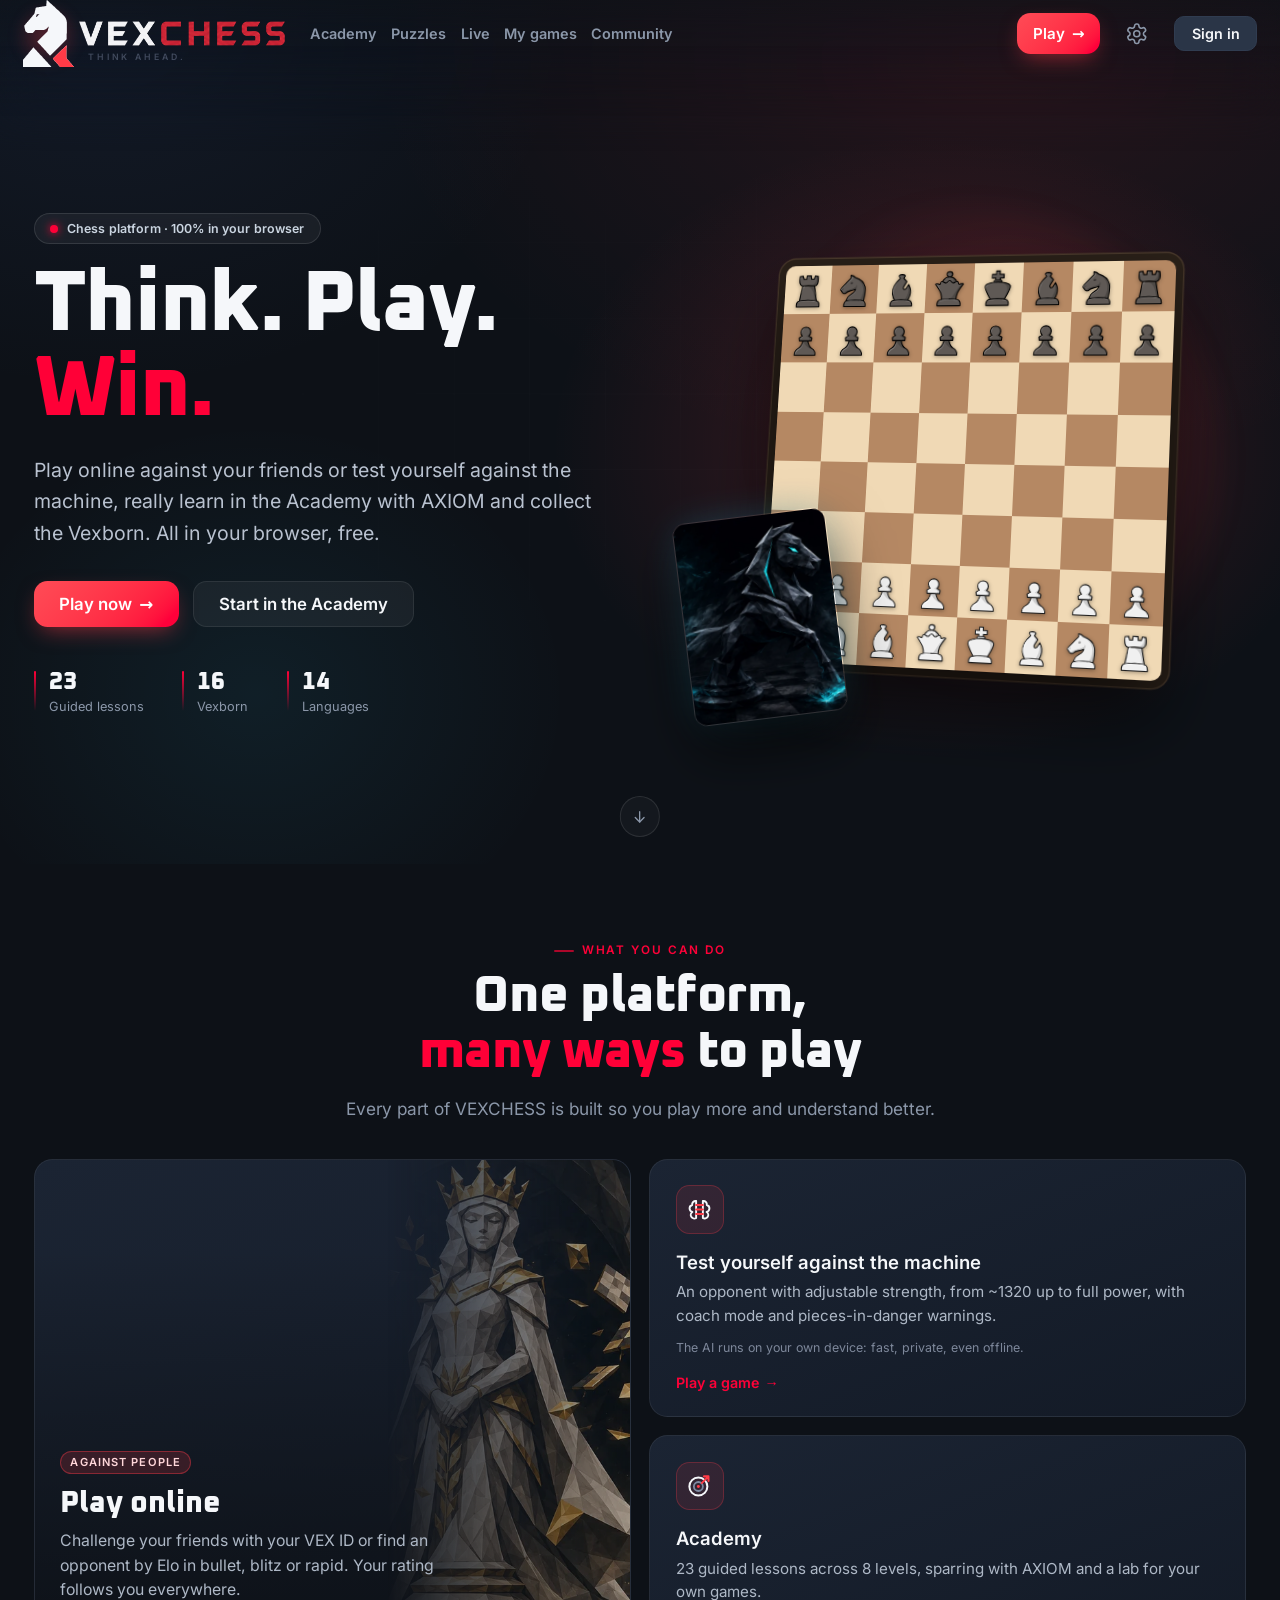
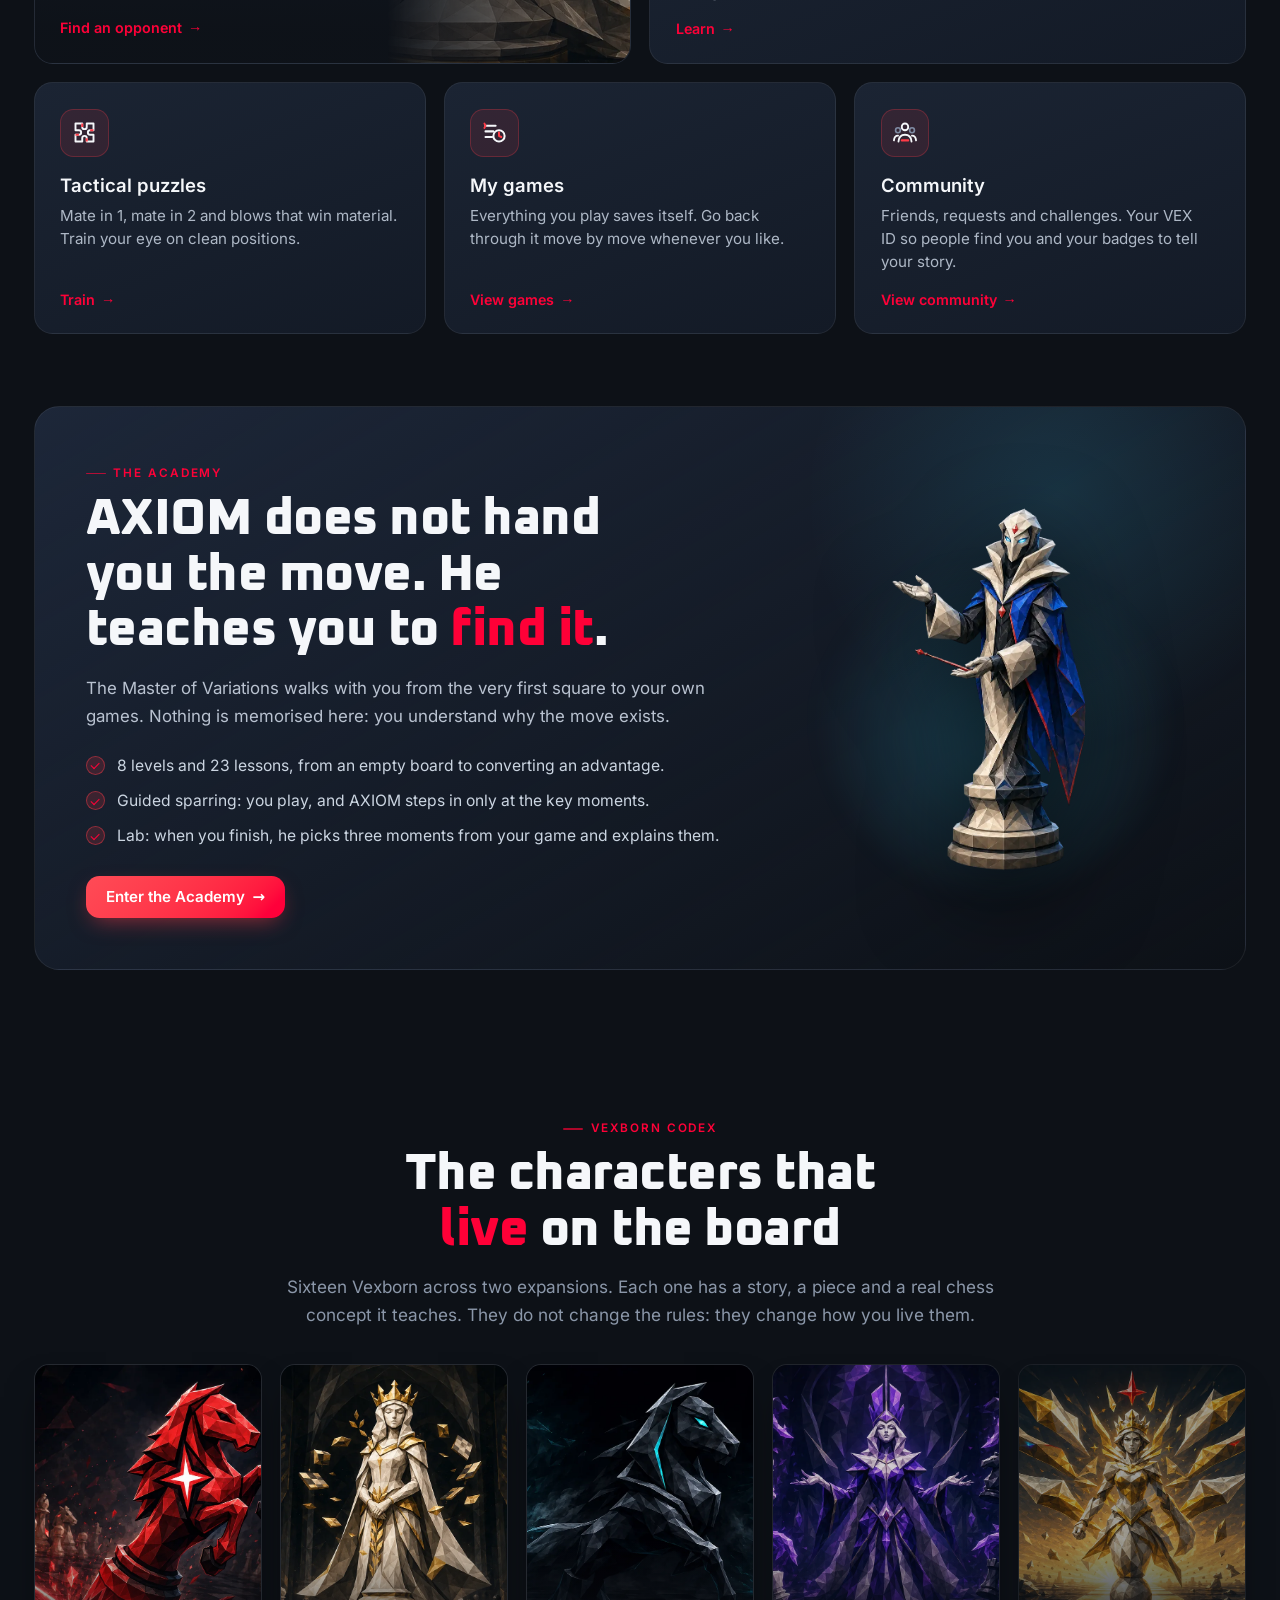
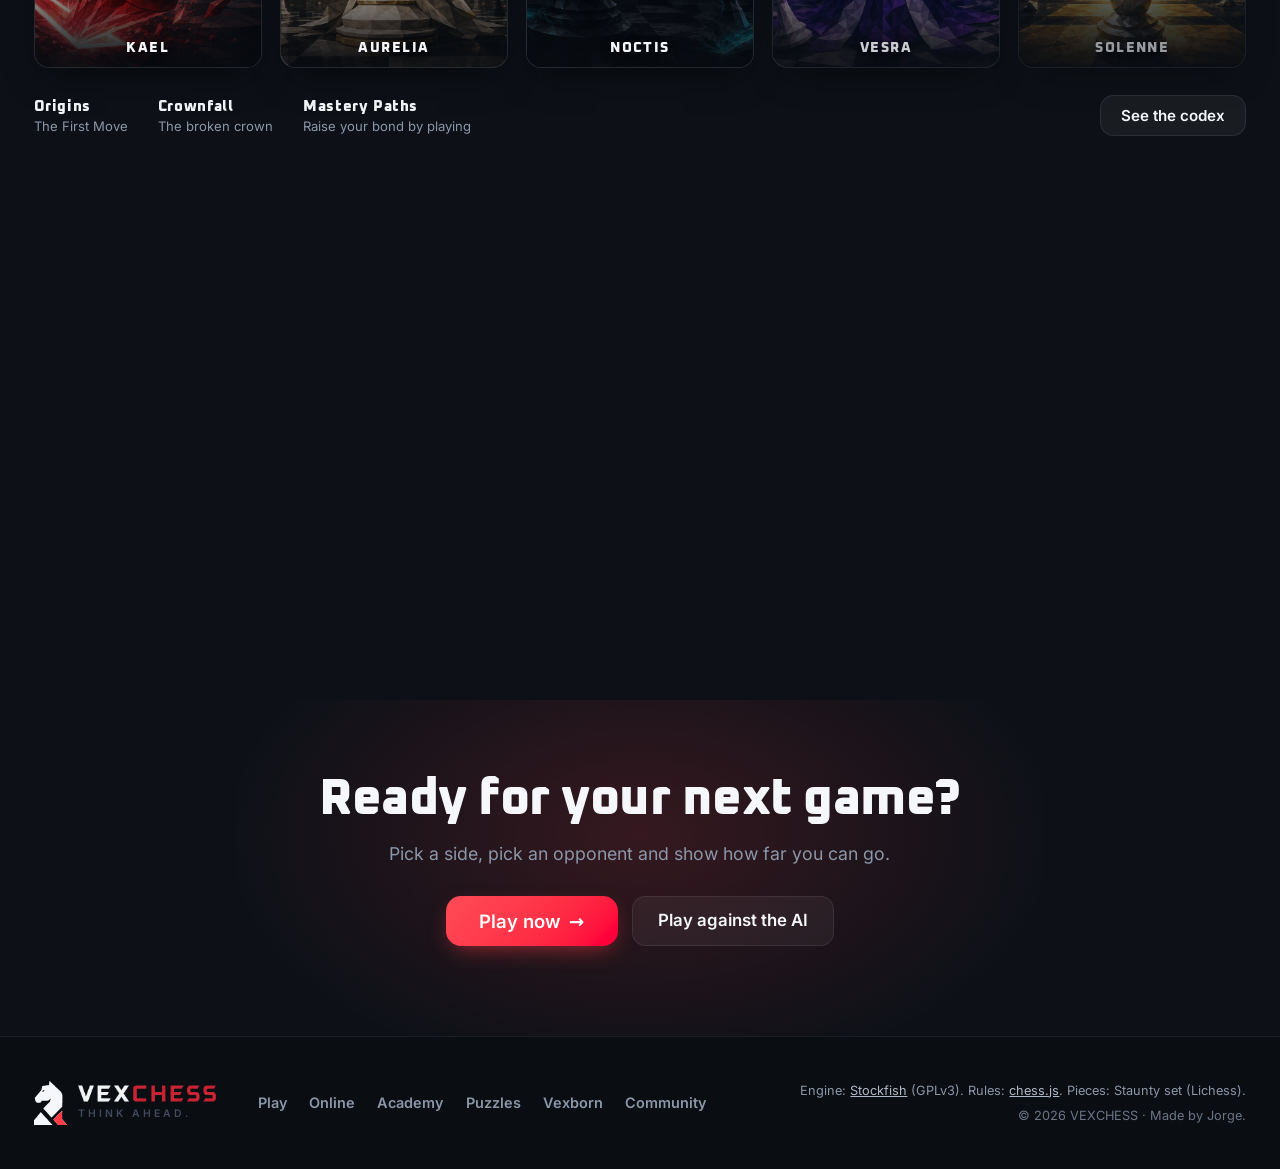
==== commit 5cbfffd0: "Píldora deliciosa (FLIP + navegación congelada) e import map de build único Dos frentes:  PÍLDORA - " ====
--- a/index.html
+++ b/index.html
@@ -27,10 +27,11 @@
 if('es en ru de fr it pt hi zh ar nl uk pl fa'.split(' ').indexOf(l)<0)l='es';
 var k=document.createElement('link');k.rel='preload';k.as='fetch';k.crossOrigin='anonymous';
 k.href='lang/'+l+'.json';document.head.appendChild(k);}catch(e){}</script>
-<link rel="modulepreload" href="i18n.js?v=9">
-<link rel="modulepreload" href="account-chip.js?v=15">
-<link rel="modulepreload" href="navbar.js?v=23">
-<link rel="modulepreload" href="auth.js?v=32">
+<script type="importmap">{"imports":{"./academy-board.js":"./academy-board.js?v=100","./academy-chat.js":"./academy-chat.js?v=100","./academy-coach.js":"./academy-coach.js?v=100","./academy-engine.js":"./academy-engine.js?v=100","./academy-lessons.js":"./academy-lessons.js?v=100","./academy-llm.js":"./academy-llm.js?v=100","./account-chip.js":"./account-chip.js?v=100","./admin-stats.js":"./admin-stats.js?v=100","./auth.js":"./auth.js?v=100","./axiom-scene.js":"./axiom-scene.js?v=100","./axiom.js":"./axiom.js?v=100","./badges.js":"./badges.js?v=100","./chess.js":"./chess.js?v=100","./i18n.js":"./i18n.js?v=100","./skeleton.js":"./skeleton.js?v=100","./sounds.js":"./sounds.js?v=100","./vexborn-companion.js":"./vexborn-companion.js?v=100","./vexborn-mastery.js":"./vexborn-mastery.js?v=100","./vexborn-senda.js":"./vexborn-senda.js?v=100","./vexborn.js":"./vexborn.js?v=100","./world-map.js":"./world-map.js?v=100"}}</script>
+<link rel="modulepreload" href="i18n.js?v=100">
+<link rel="modulepreload" href="account-chip.js?v=100">
+<link rel="modulepreload" href="navbar.js?v=100">
+<link rel="modulepreload" href="auth.js?v=100">
 <link rel="stylesheet" href="assets/fonts/fonts.css">
 <link rel="stylesheet" href="style.css?v=48">
 <link rel="stylesheet" href="ui.css?v=5">
@@ -257,10 +258,10 @@
     </div>
   </footer>
 
-  <script type="module" src="theme.js?v=1"></script>
-  <script type="module" src="motion.js?v=2"></script>
-  <script type="module" src="navbar.js?v=23"></script>
-  <script type="module" src="auth.js?v=32"></script>
-  <script type="module" src="home.js?v=2"></script>
+  <script type="module" src="theme.js?v=100"></script>
+  <script type="module" src="motion.js?v=100"></script>
+  <script type="module" src="navbar.js?v=100"></script>
+  <script type="module" src="auth.js?v=100"></script>
+  <script type="module" src="home.js?v=100"></script>
 </body>
 </html>
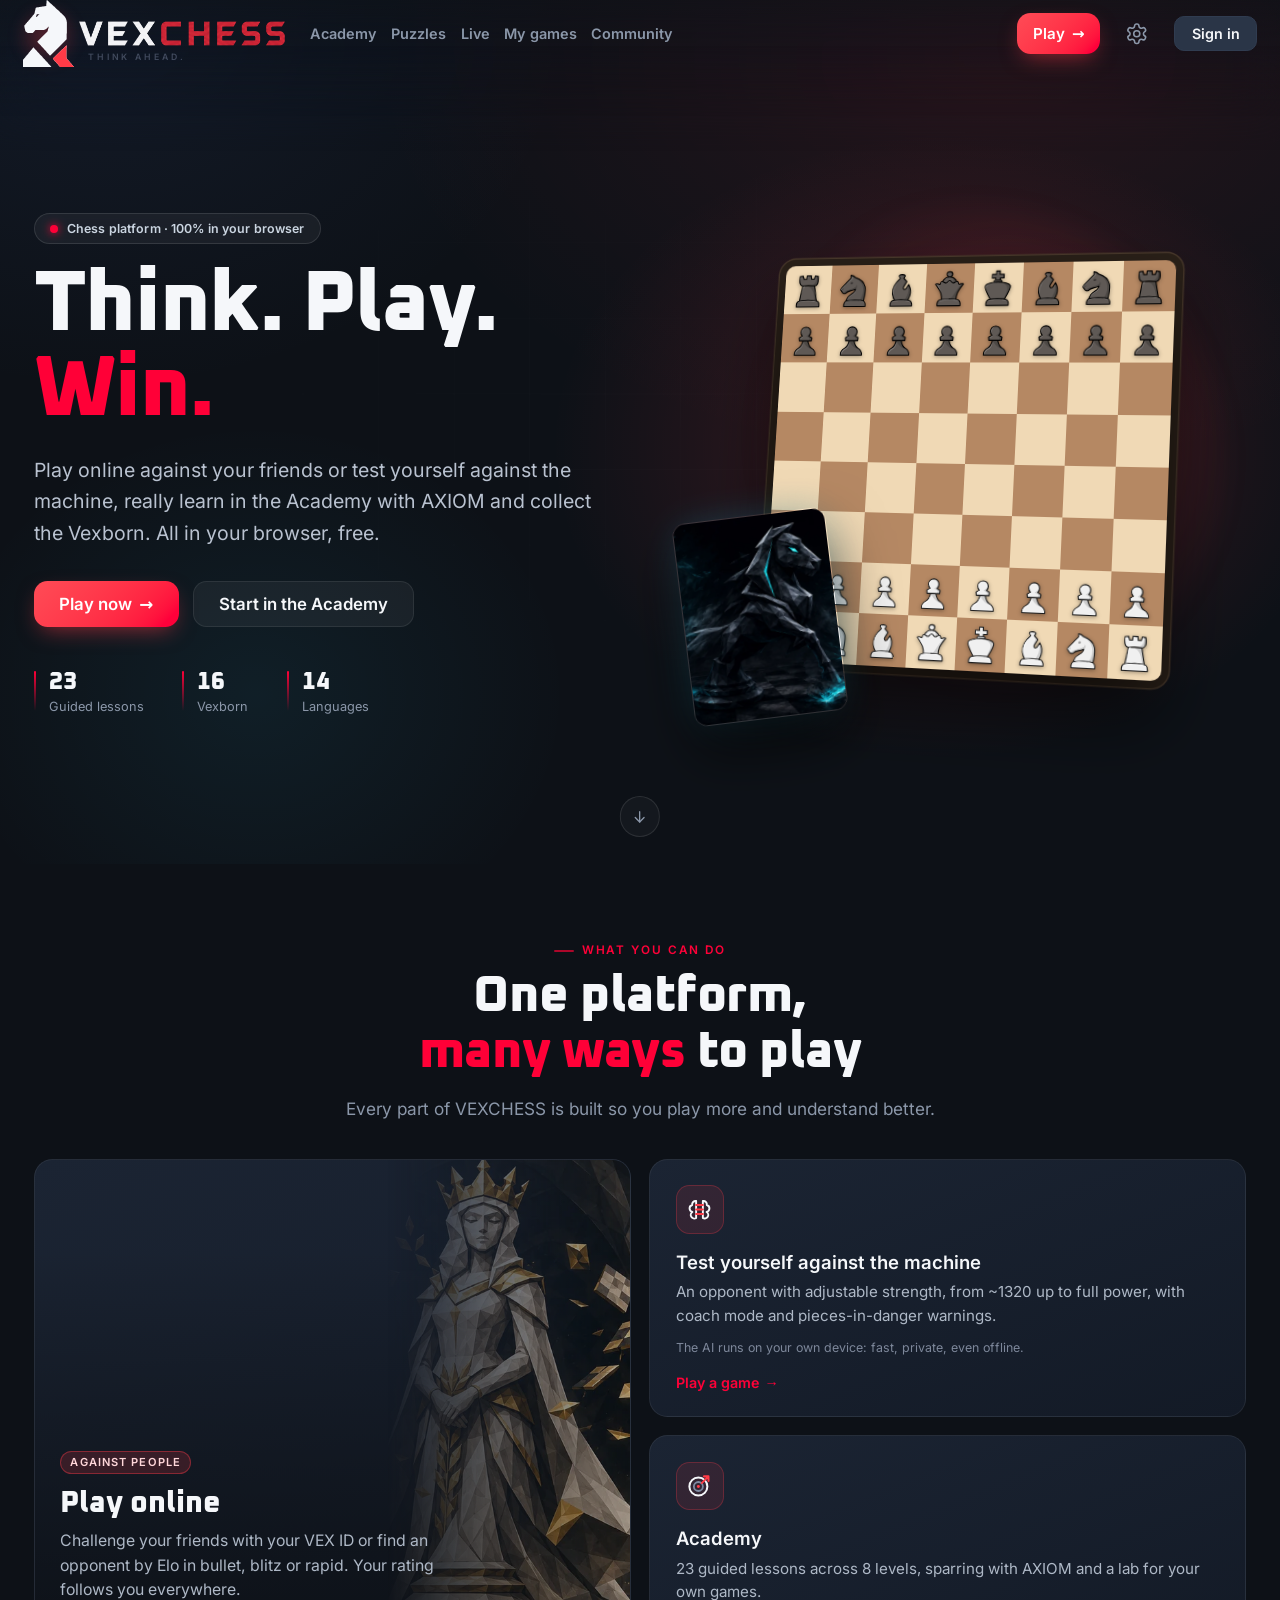
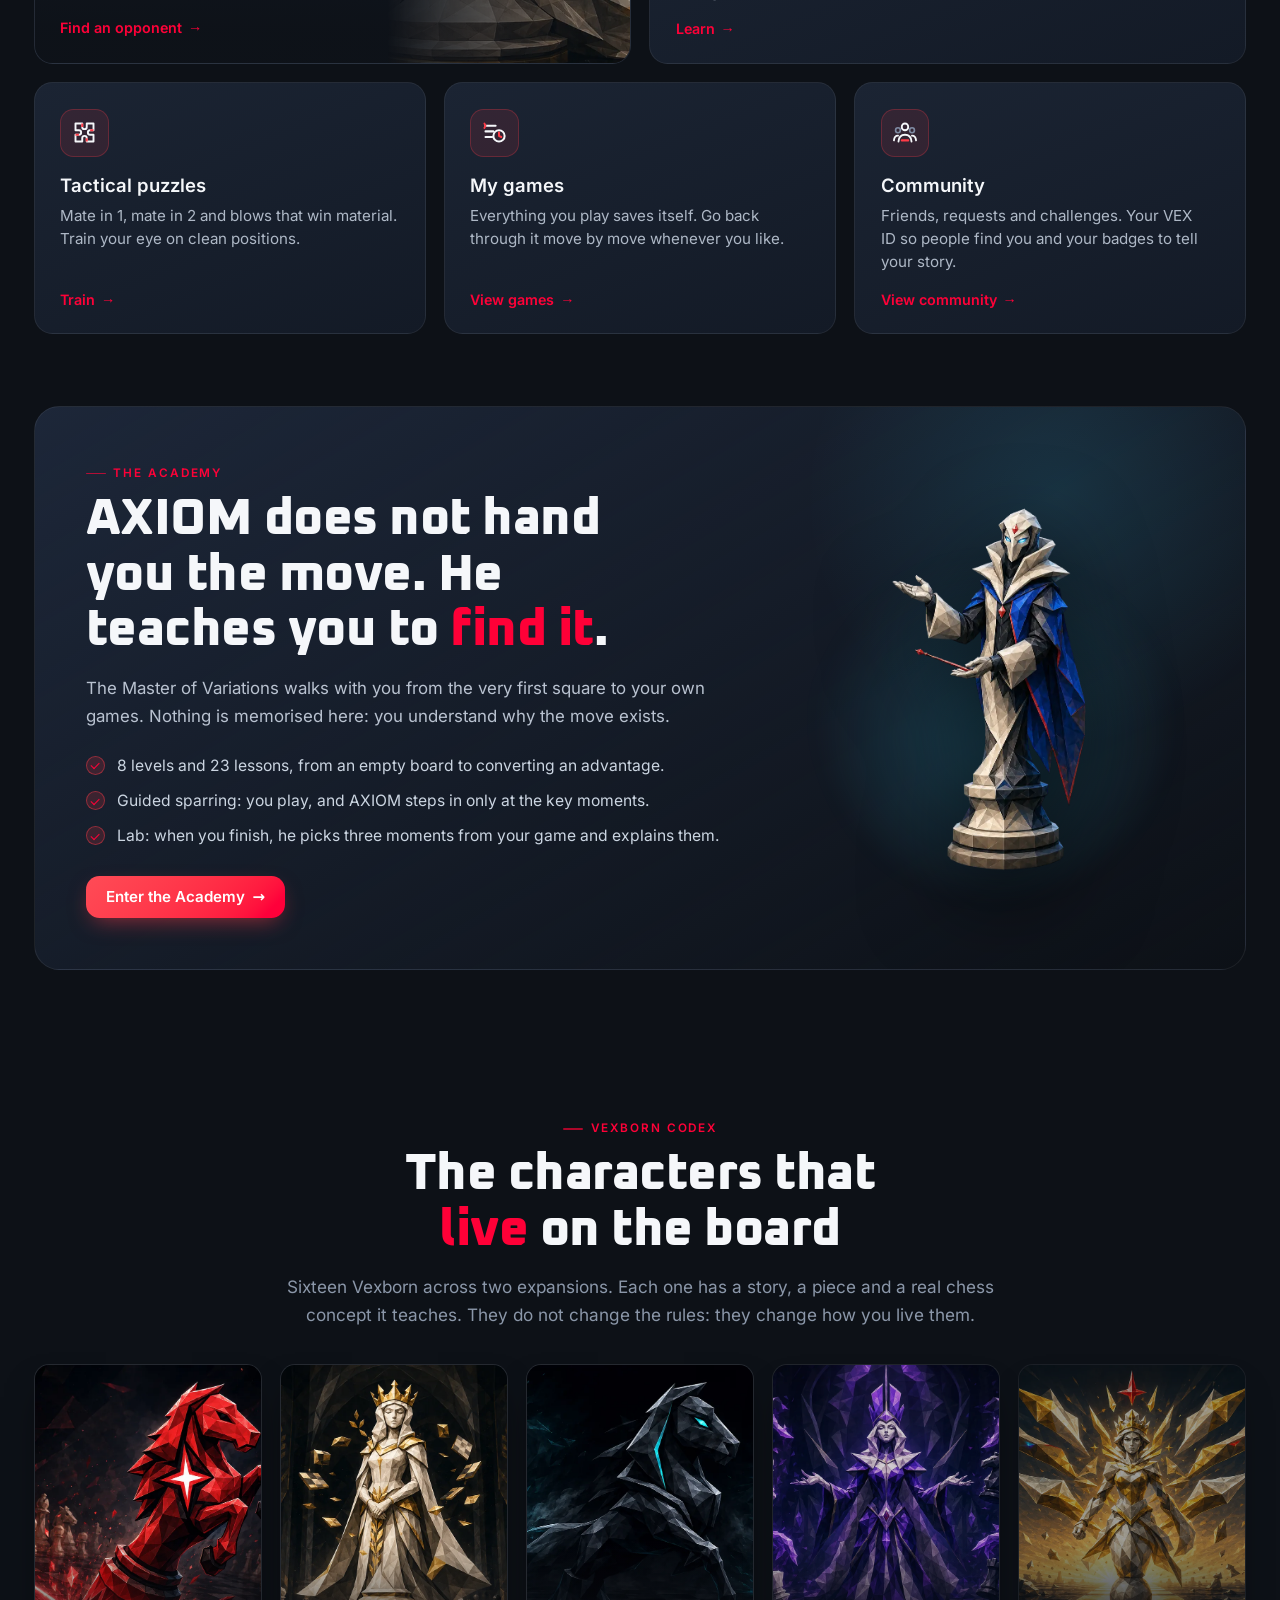
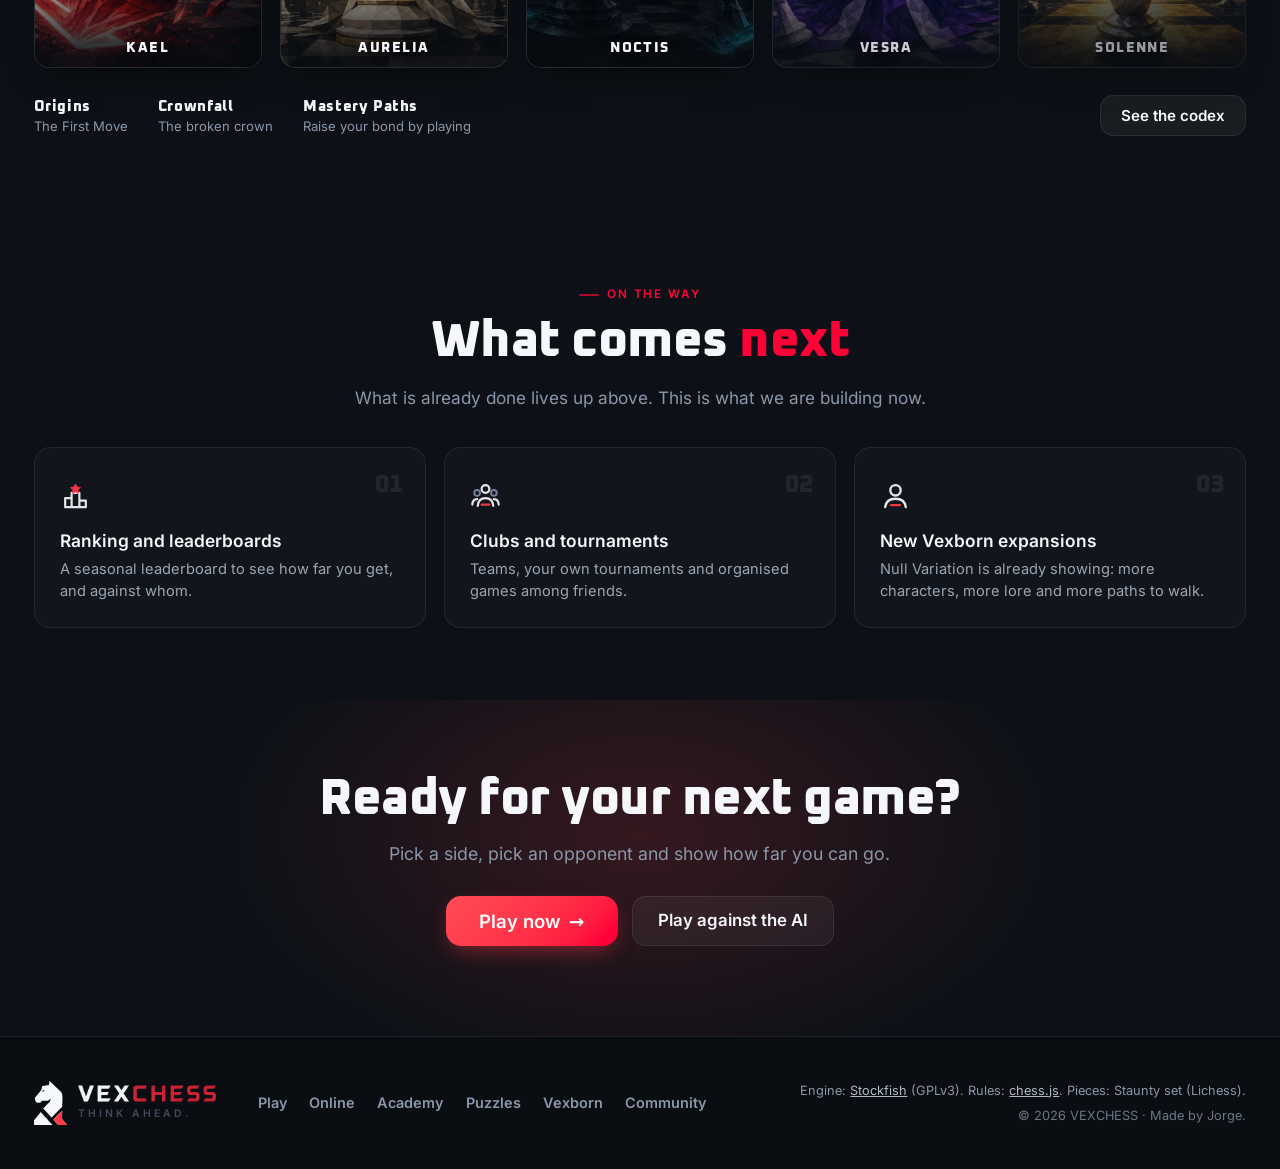
==== commit 106612f8: "Cierre de la píldora coreografiado y reset al volver con atrás (bfcache) Dos remates del FLIP de la " ====
--- a/index.html
+++ b/index.html
@@ -27,11 +27,11 @@
 if('es en ru de fr it pt hi zh ar nl uk pl fa'.split(' ').indexOf(l)<0)l='es';
 var k=document.createElement('link');k.rel='preload';k.as='fetch';k.crossOrigin='anonymous';
 k.href='lang/'+l+'.json';document.head.appendChild(k);}catch(e){}</script>
-<script type="importmap">{"imports":{"./academy-board.js":"./academy-board.js?v=100","./academy-chat.js":"./academy-chat.js?v=100","./academy-coach.js":"./academy-coach.js?v=100","./academy-engine.js":"./academy-engine.js?v=100","./academy-lessons.js":"./academy-lessons.js?v=100","./academy-llm.js":"./academy-llm.js?v=100","./account-chip.js":"./account-chip.js?v=100","./admin-stats.js":"./admin-stats.js?v=100","./auth.js":"./auth.js?v=100","./axiom-scene.js":"./axiom-scene.js?v=100","./axiom.js":"./axiom.js?v=100","./badges.js":"./badges.js?v=100","./chess.js":"./chess.js?v=100","./i18n.js":"./i18n.js?v=100","./skeleton.js":"./skeleton.js?v=100","./sounds.js":"./sounds.js?v=100","./vexborn-companion.js":"./vexborn-companion.js?v=100","./vexborn-mastery.js":"./vexborn-mastery.js?v=100","./vexborn-senda.js":"./vexborn-senda.js?v=100","./vexborn.js":"./vexborn.js?v=100","./world-map.js":"./world-map.js?v=100"}}</script>
-<link rel="modulepreload" href="i18n.js?v=100">
-<link rel="modulepreload" href="account-chip.js?v=100">
-<link rel="modulepreload" href="navbar.js?v=100">
-<link rel="modulepreload" href="auth.js?v=100">
+<script type="importmap">{"imports":{"./academy-board.js":"./academy-board.js?v=101","./academy-chat.js":"./academy-chat.js?v=101","./academy-coach.js":"./academy-coach.js?v=101","./academy-engine.js":"./academy-engine.js?v=101","./academy-lessons.js":"./academy-lessons.js?v=101","./academy-llm.js":"./academy-llm.js?v=101","./account-chip.js":"./account-chip.js?v=101","./admin-stats.js":"./admin-stats.js?v=101","./auth.js":"./auth.js?v=101","./axiom-scene.js":"./axiom-scene.js?v=101","./axiom.js":"./axiom.js?v=101","./badges.js":"./badges.js?v=101","./chess.js":"./chess.js?v=101","./i18n.js":"./i18n.js?v=101","./skeleton.js":"./skeleton.js?v=101","./sounds.js":"./sounds.js?v=101","./vexborn-companion.js":"./vexborn-companion.js?v=101","./vexborn-mastery.js":"./vexborn-mastery.js?v=101","./vexborn-senda.js":"./vexborn-senda.js?v=101","./vexborn.js":"./vexborn.js?v=101","./world-map.js":"./world-map.js?v=101"}}</script>
+<link rel="modulepreload" href="i18n.js?v=101">
+<link rel="modulepreload" href="account-chip.js?v=101">
+<link rel="modulepreload" href="navbar.js?v=101">
+<link rel="modulepreload" href="auth.js?v=101">
 <link rel="stylesheet" href="assets/fonts/fonts.css">
 <link rel="stylesheet" href="style.css?v=48">
 <link rel="stylesheet" href="ui.css?v=5">
@@ -258,10 +258,10 @@
     </div>
   </footer>
 
-  <script type="module" src="theme.js?v=100"></script>
-  <script type="module" src="motion.js?v=100"></script>
-  <script type="module" src="navbar.js?v=100"></script>
-  <script type="module" src="auth.js?v=100"></script>
-  <script type="module" src="home.js?v=100"></script>
+  <script type="module" src="theme.js?v=101"></script>
+  <script type="module" src="motion.js?v=101"></script>
+  <script type="module" src="navbar.js?v=101"></script>
+  <script type="module" src="auth.js?v=101"></script>
+  <script type="module" src="home.js?v=101"></script>
 </body>
 </html>
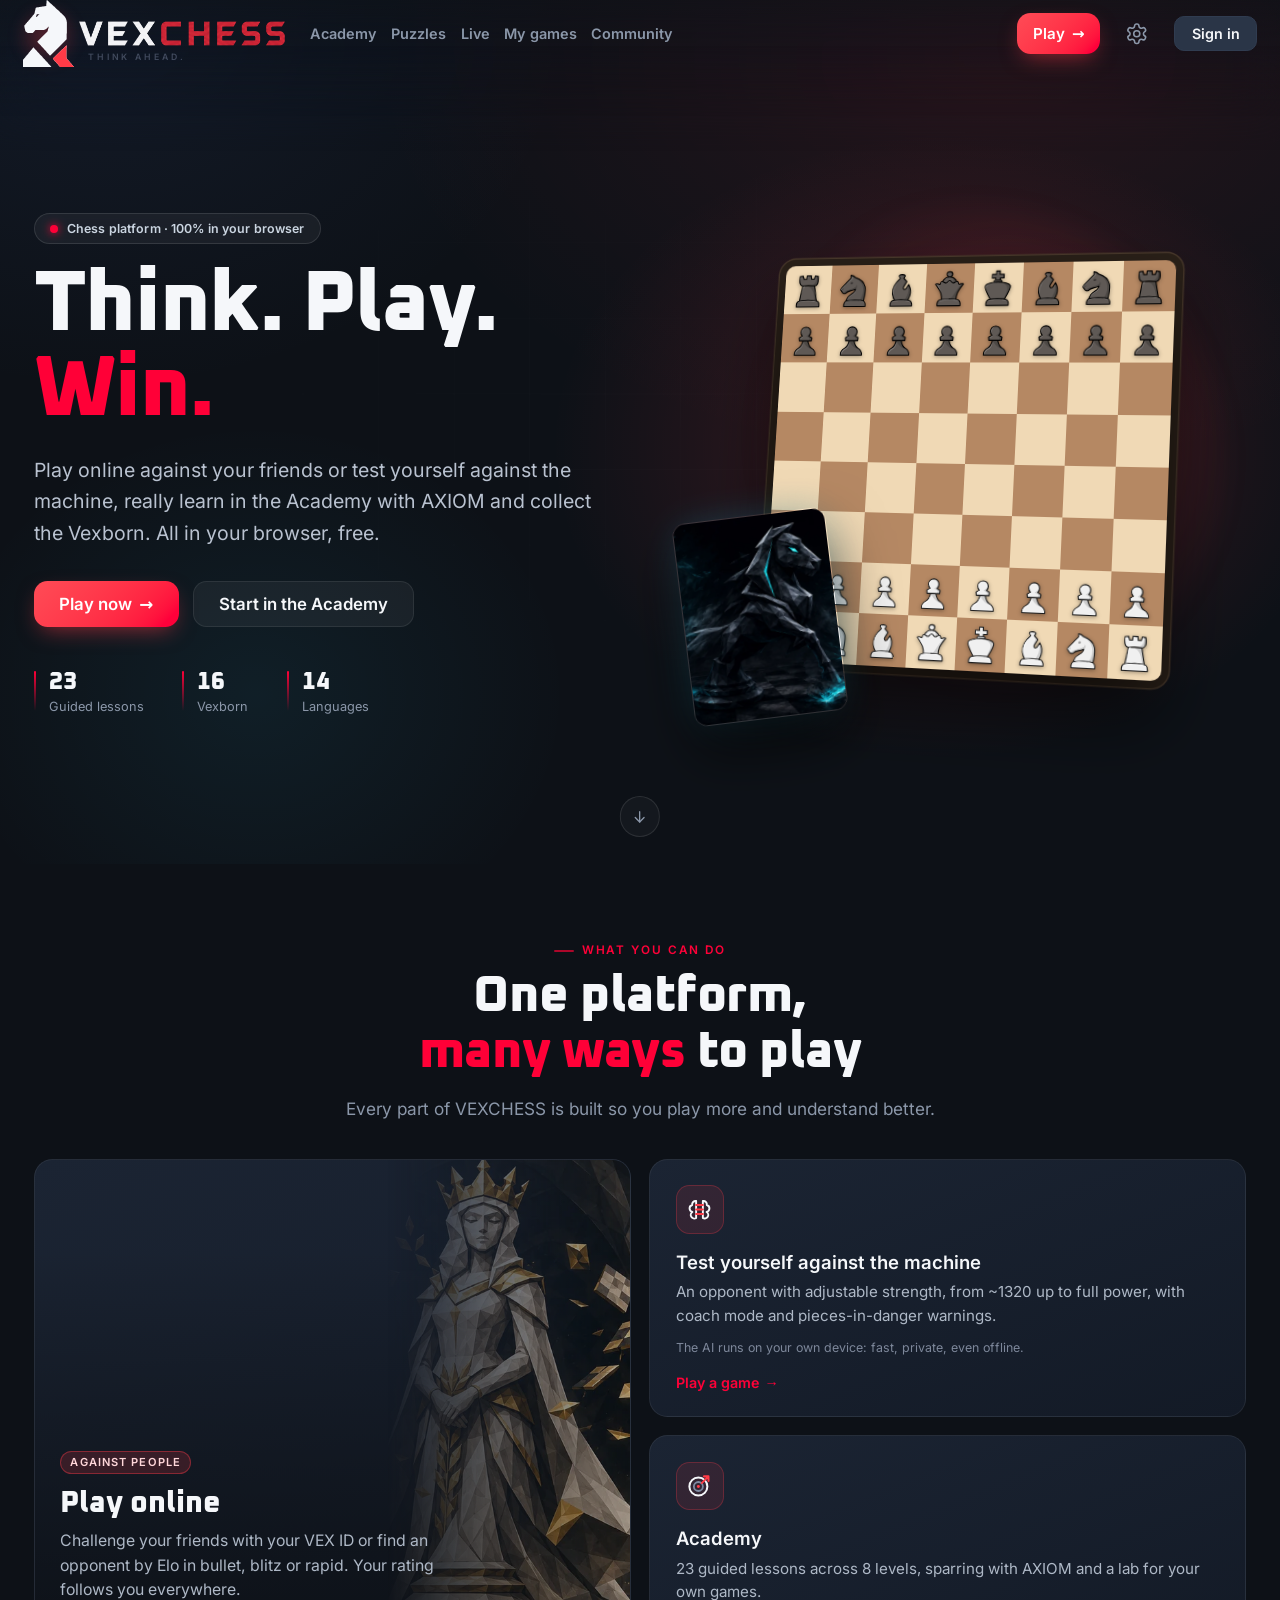
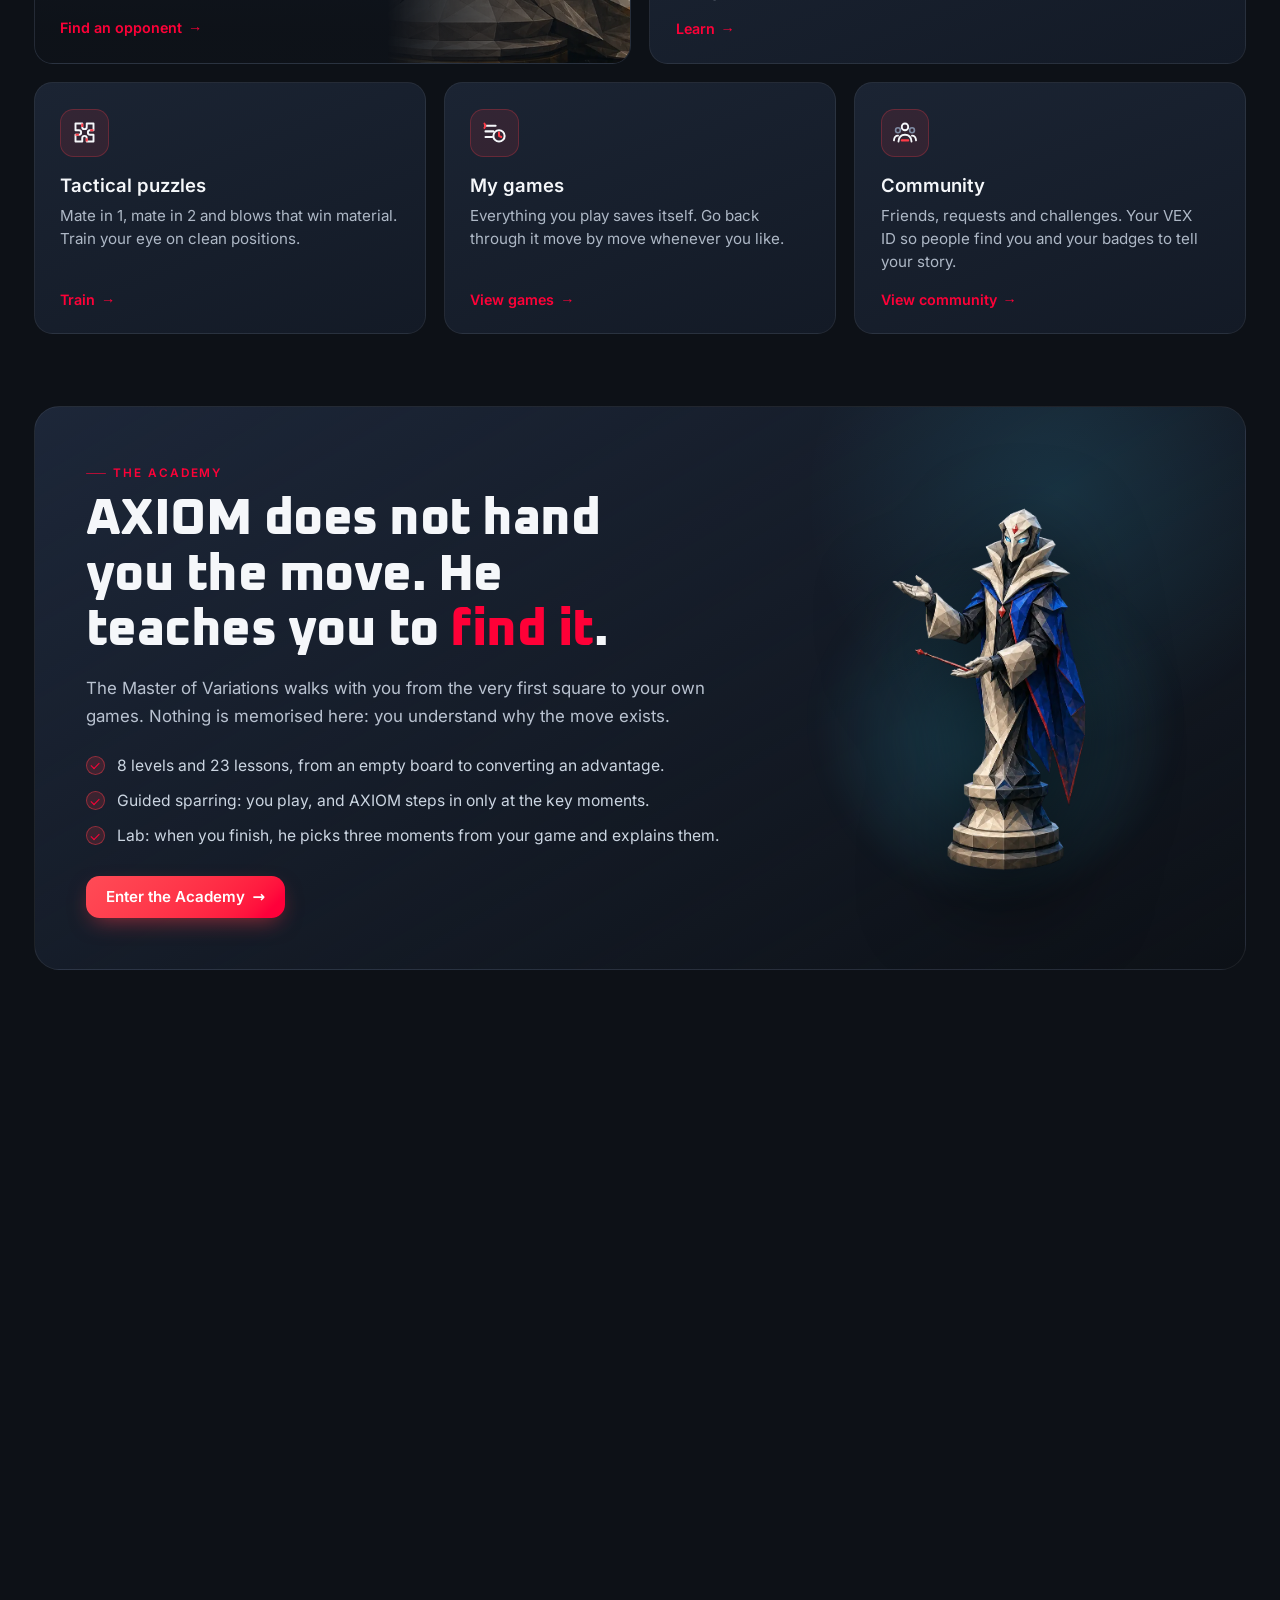
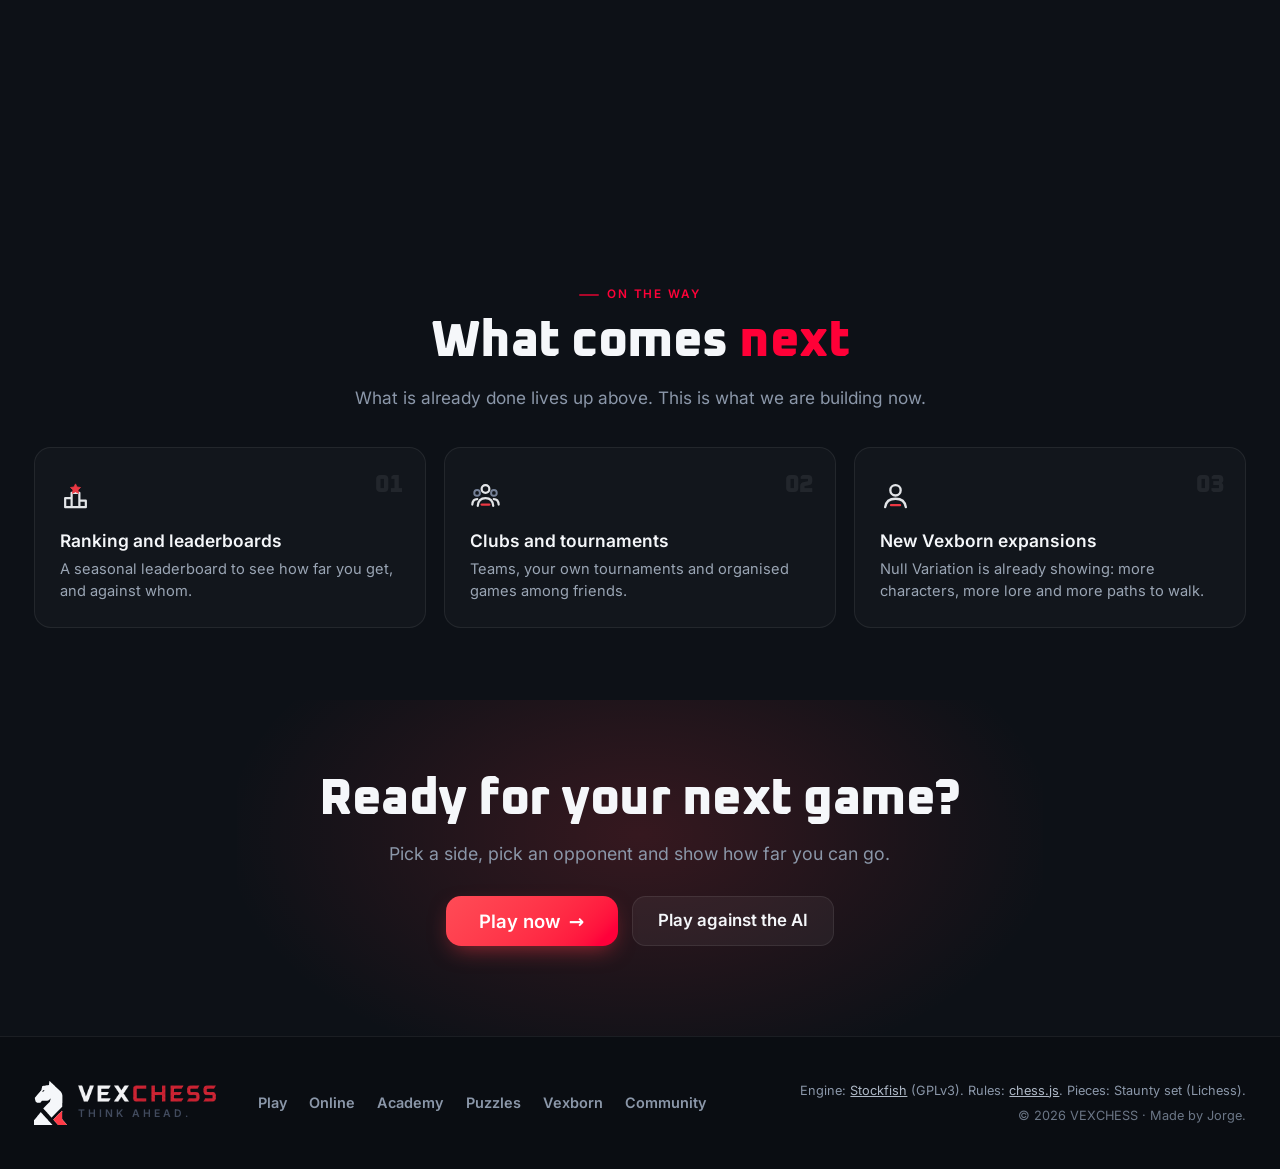
==== commit 8d316911: "Píldora: fondo plano, apertura/cierre espejo y un solo reloj para todo El degradado de fondo se esti" ====
--- a/index.html
+++ b/index.html
@@ -27,11 +27,11 @@
 if('es en ru de fr it pt hi zh ar nl uk pl fa'.split(' ').indexOf(l)<0)l='es';
 var k=document.createElement('link');k.rel='preload';k.as='fetch';k.crossOrigin='anonymous';
 k.href='lang/'+l+'.json';document.head.appendChild(k);}catch(e){}</script>
-<script type="importmap">{"imports":{"./academy-board.js":"./academy-board.js?v=101","./academy-chat.js":"./academy-chat.js?v=101","./academy-coach.js":"./academy-coach.js?v=101","./academy-engine.js":"./academy-engine.js?v=101","./academy-lessons.js":"./academy-lessons.js?v=101","./academy-llm.js":"./academy-llm.js?v=101","./account-chip.js":"./account-chip.js?v=101","./admin-stats.js":"./admin-stats.js?v=101","./auth.js":"./auth.js?v=101","./axiom-scene.js":"./axiom-scene.js?v=101","./axiom.js":"./axiom.js?v=101","./badges.js":"./badges.js?v=101","./chess.js":"./chess.js?v=101","./i18n.js":"./i18n.js?v=101","./skeleton.js":"./skeleton.js?v=101","./sounds.js":"./sounds.js?v=101","./vexborn-companion.js":"./vexborn-companion.js?v=101","./vexborn-mastery.js":"./vexborn-mastery.js?v=101","./vexborn-senda.js":"./vexborn-senda.js?v=101","./vexborn.js":"./vexborn.js?v=101","./world-map.js":"./world-map.js?v=101"}}</script>
-<link rel="modulepreload" href="i18n.js?v=101">
-<link rel="modulepreload" href="account-chip.js?v=101">
-<link rel="modulepreload" href="navbar.js?v=101">
-<link rel="modulepreload" href="auth.js?v=101">
+<script type="importmap">{"imports":{"./academy-board.js":"./academy-board.js?v=106","./academy-chat.js":"./academy-chat.js?v=106","./academy-coach.js":"./academy-coach.js?v=106","./academy-engine.js":"./academy-engine.js?v=106","./academy-lessons.js":"./academy-lessons.js?v=106","./academy-llm.js":"./academy-llm.js?v=106","./account-chip.js":"./account-chip.js?v=106","./admin-stats.js":"./admin-stats.js?v=106","./auth.js":"./auth.js?v=106","./axiom-scene.js":"./axiom-scene.js?v=106","./axiom.js":"./axiom.js?v=106","./badges.js":"./badges.js?v=106","./chess.js":"./chess.js?v=106","./i18n.js":"./i18n.js?v=106","./skeleton.js":"./skeleton.js?v=106","./sounds.js":"./sounds.js?v=106","./vexborn-companion.js":"./vexborn-companion.js?v=106","./vexborn-mastery.js":"./vexborn-mastery.js?v=106","./vexborn-senda.js":"./vexborn-senda.js?v=106","./vexborn.js":"./vexborn.js?v=106","./world-map.js":"./world-map.js?v=106"}}</script>
+<link rel="modulepreload" href="i18n.js?v=106">
+<link rel="modulepreload" href="account-chip.js?v=106">
+<link rel="modulepreload" href="navbar.js?v=106">
+<link rel="modulepreload" href="auth.js?v=106">
 <link rel="stylesheet" href="assets/fonts/fonts.css">
 <link rel="stylesheet" href="style.css?v=48">
 <link rel="stylesheet" href="ui.css?v=5">
@@ -258,10 +258,10 @@
     </div>
   </footer>
 
-  <script type="module" src="theme.js?v=101"></script>
-  <script type="module" src="motion.js?v=101"></script>
-  <script type="module" src="navbar.js?v=101"></script>
-  <script type="module" src="auth.js?v=101"></script>
-  <script type="module" src="home.js?v=101"></script>
+  <script type="module" src="theme.js?v=106"></script>
+  <script type="module" src="motion.js?v=106"></script>
+  <script type="module" src="navbar.js?v=106"></script>
+  <script type="module" src="auth.js?v=106"></script>
+  <script type="module" src="home.js?v=106"></script>
 </body>
 </html>
